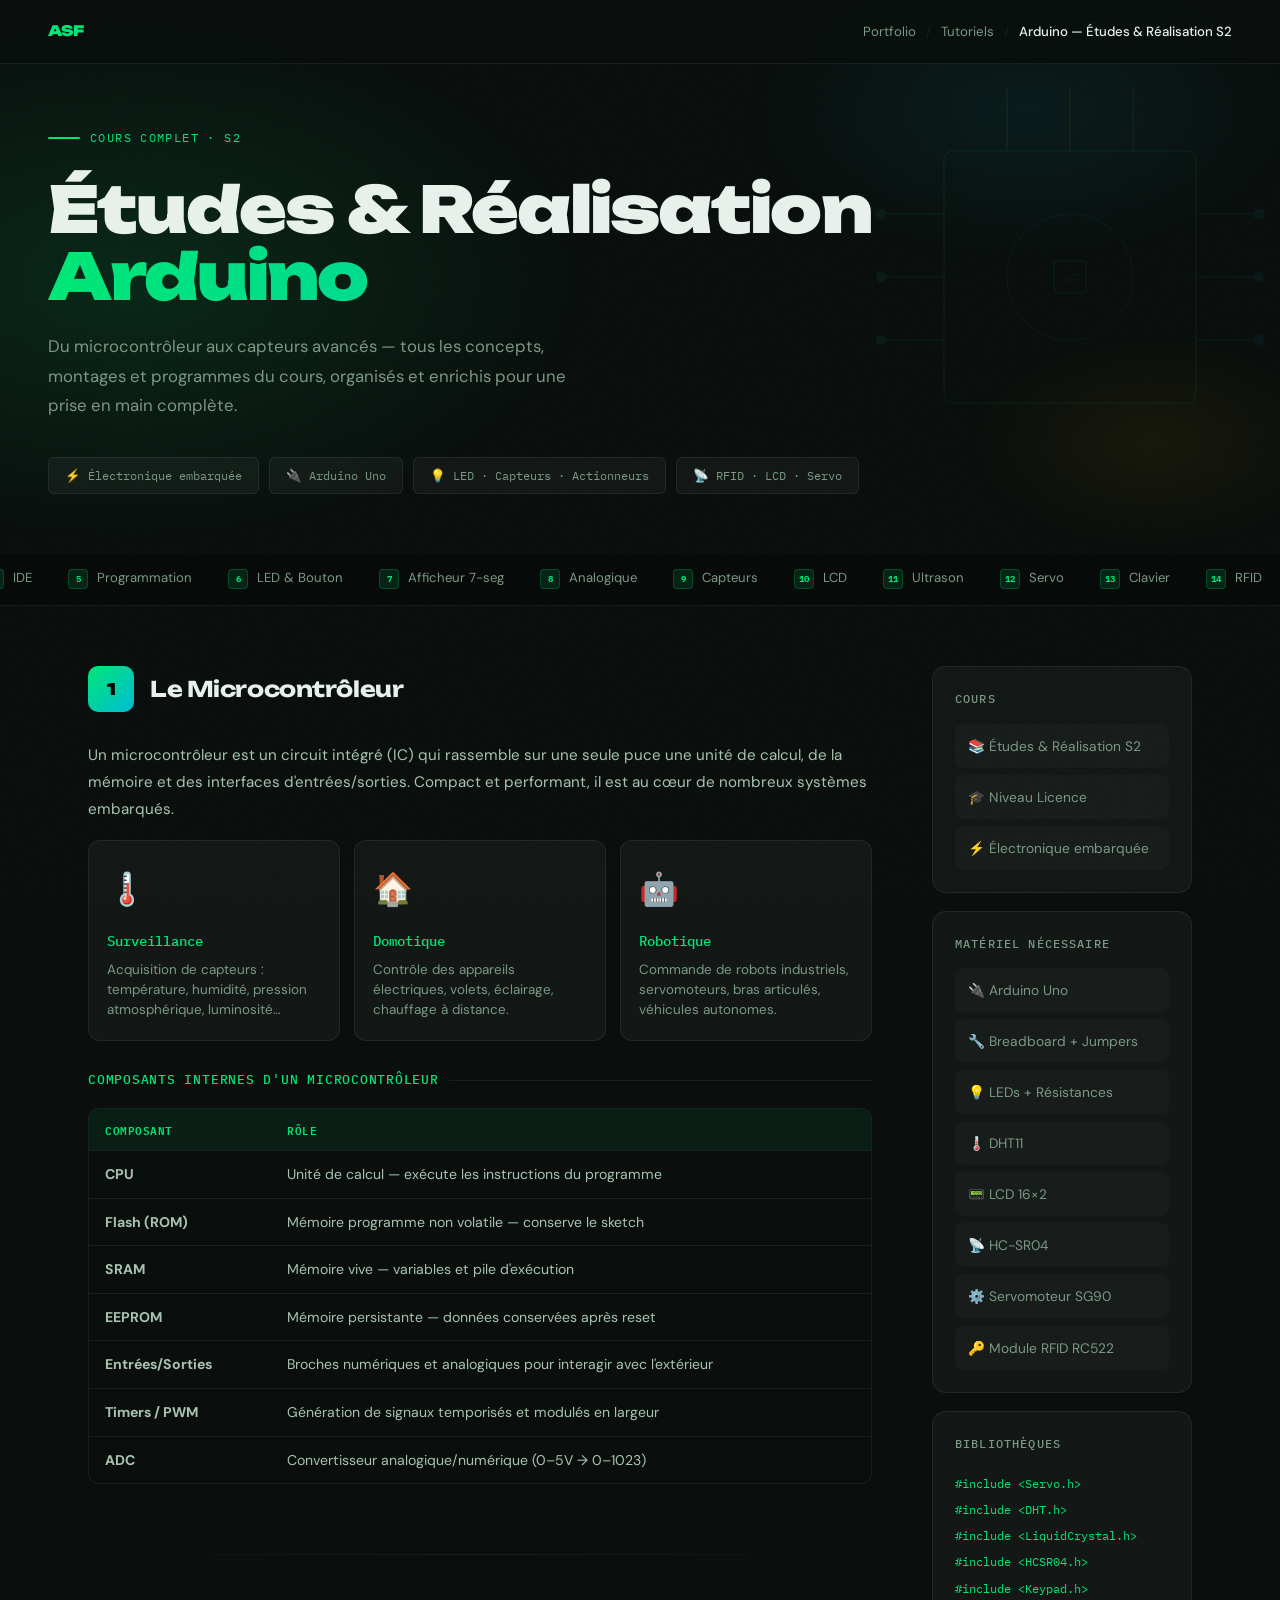
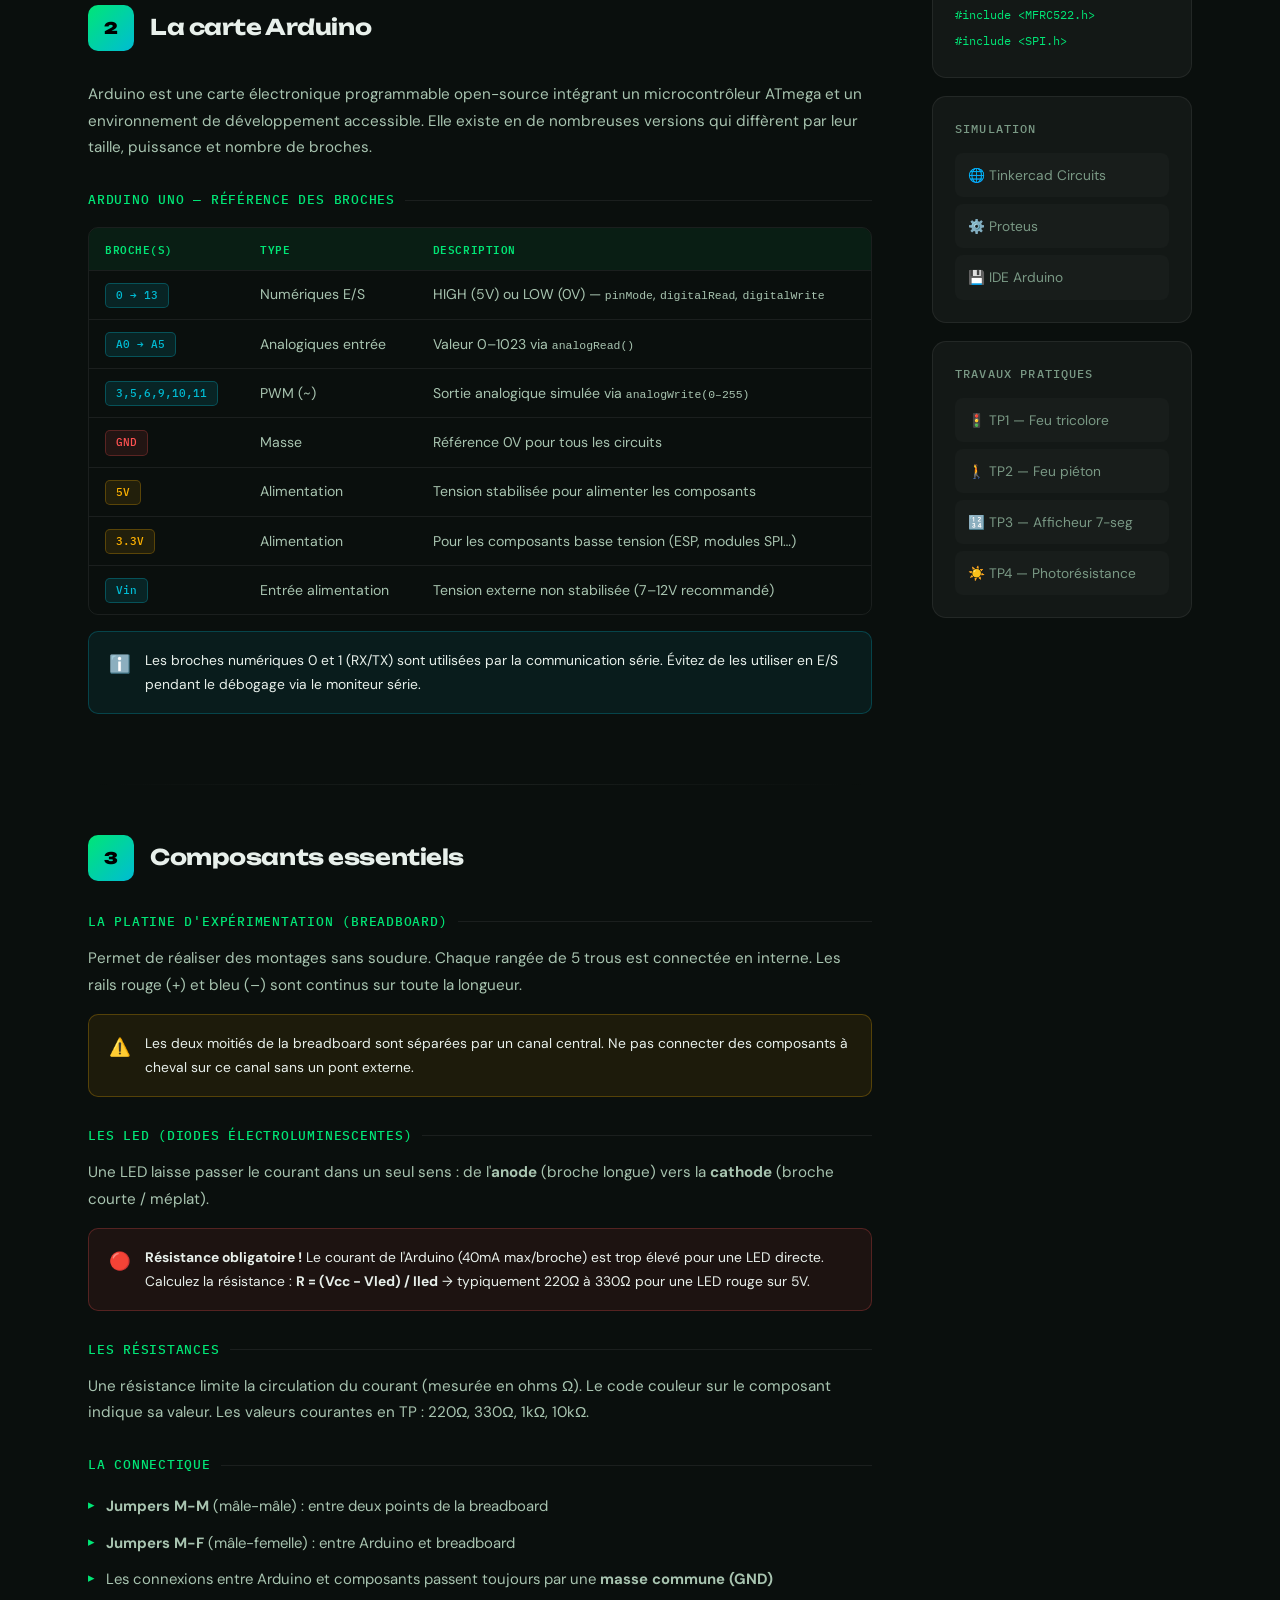
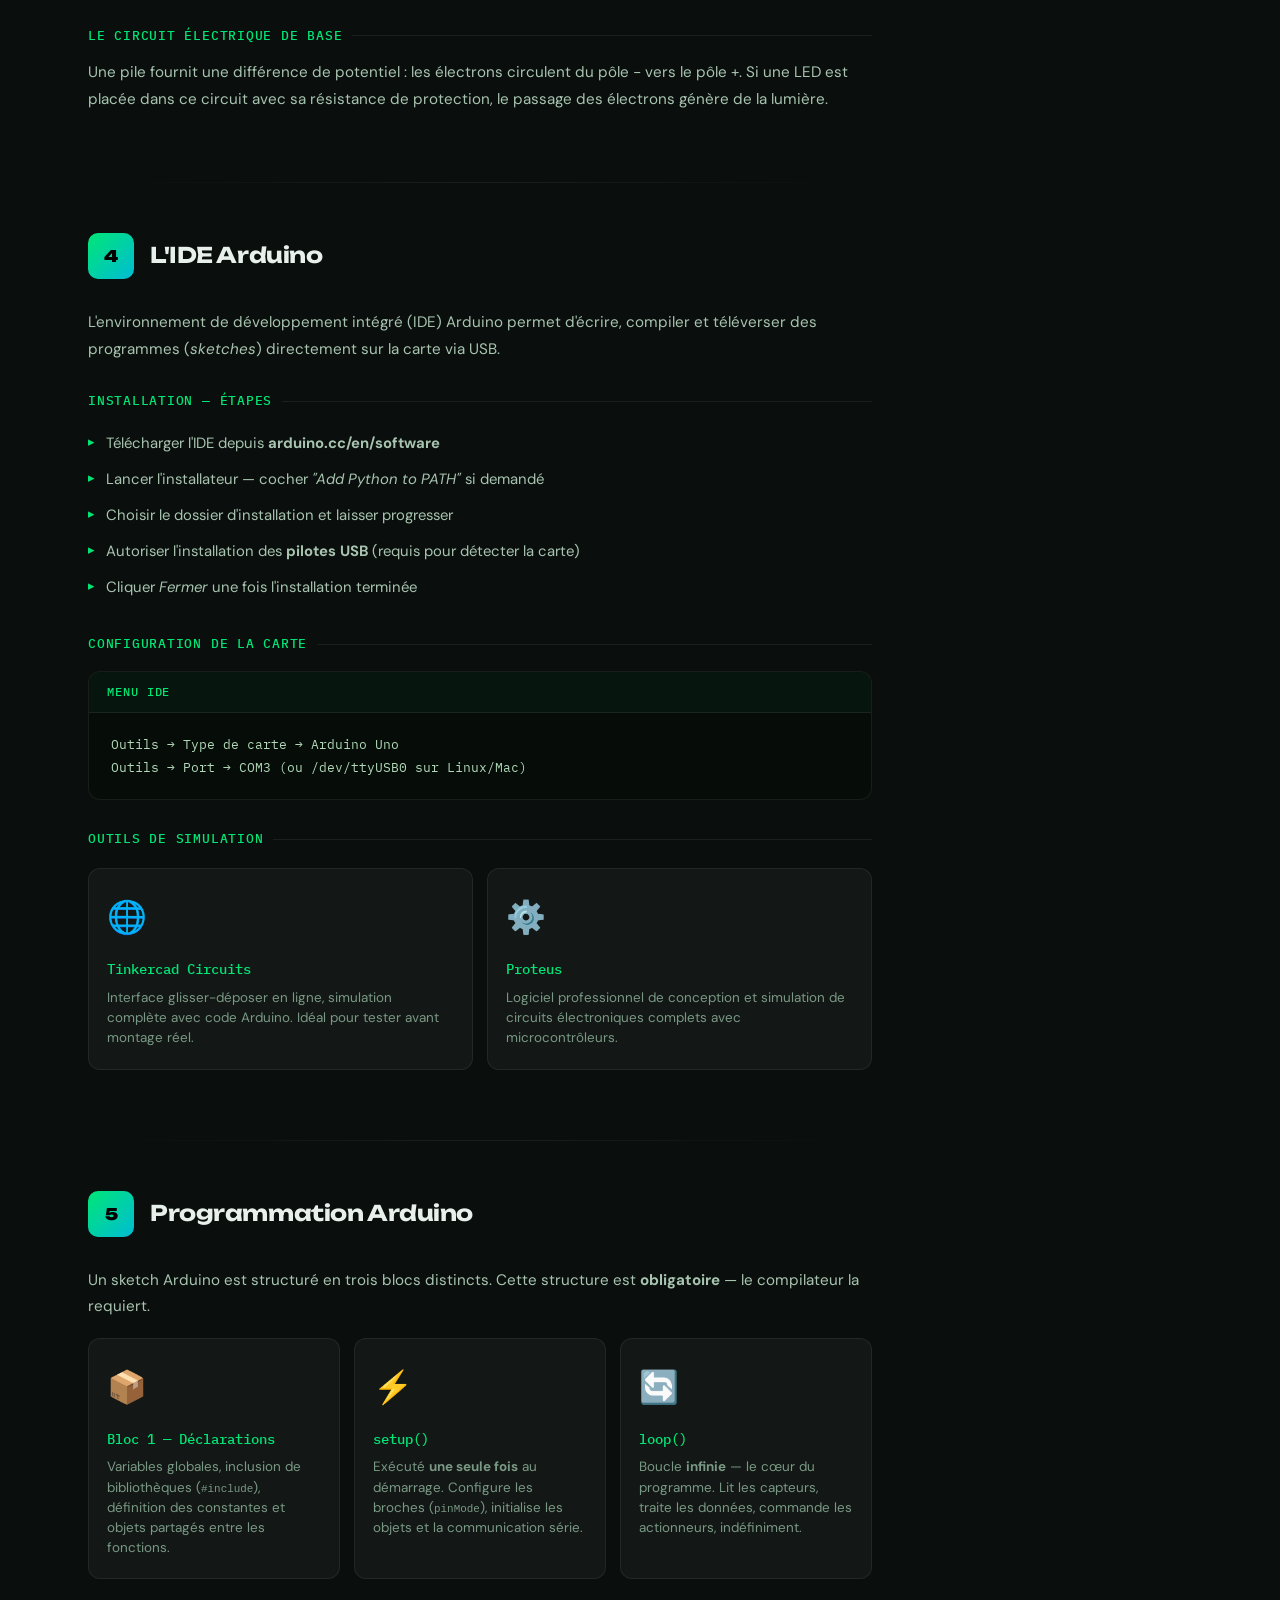
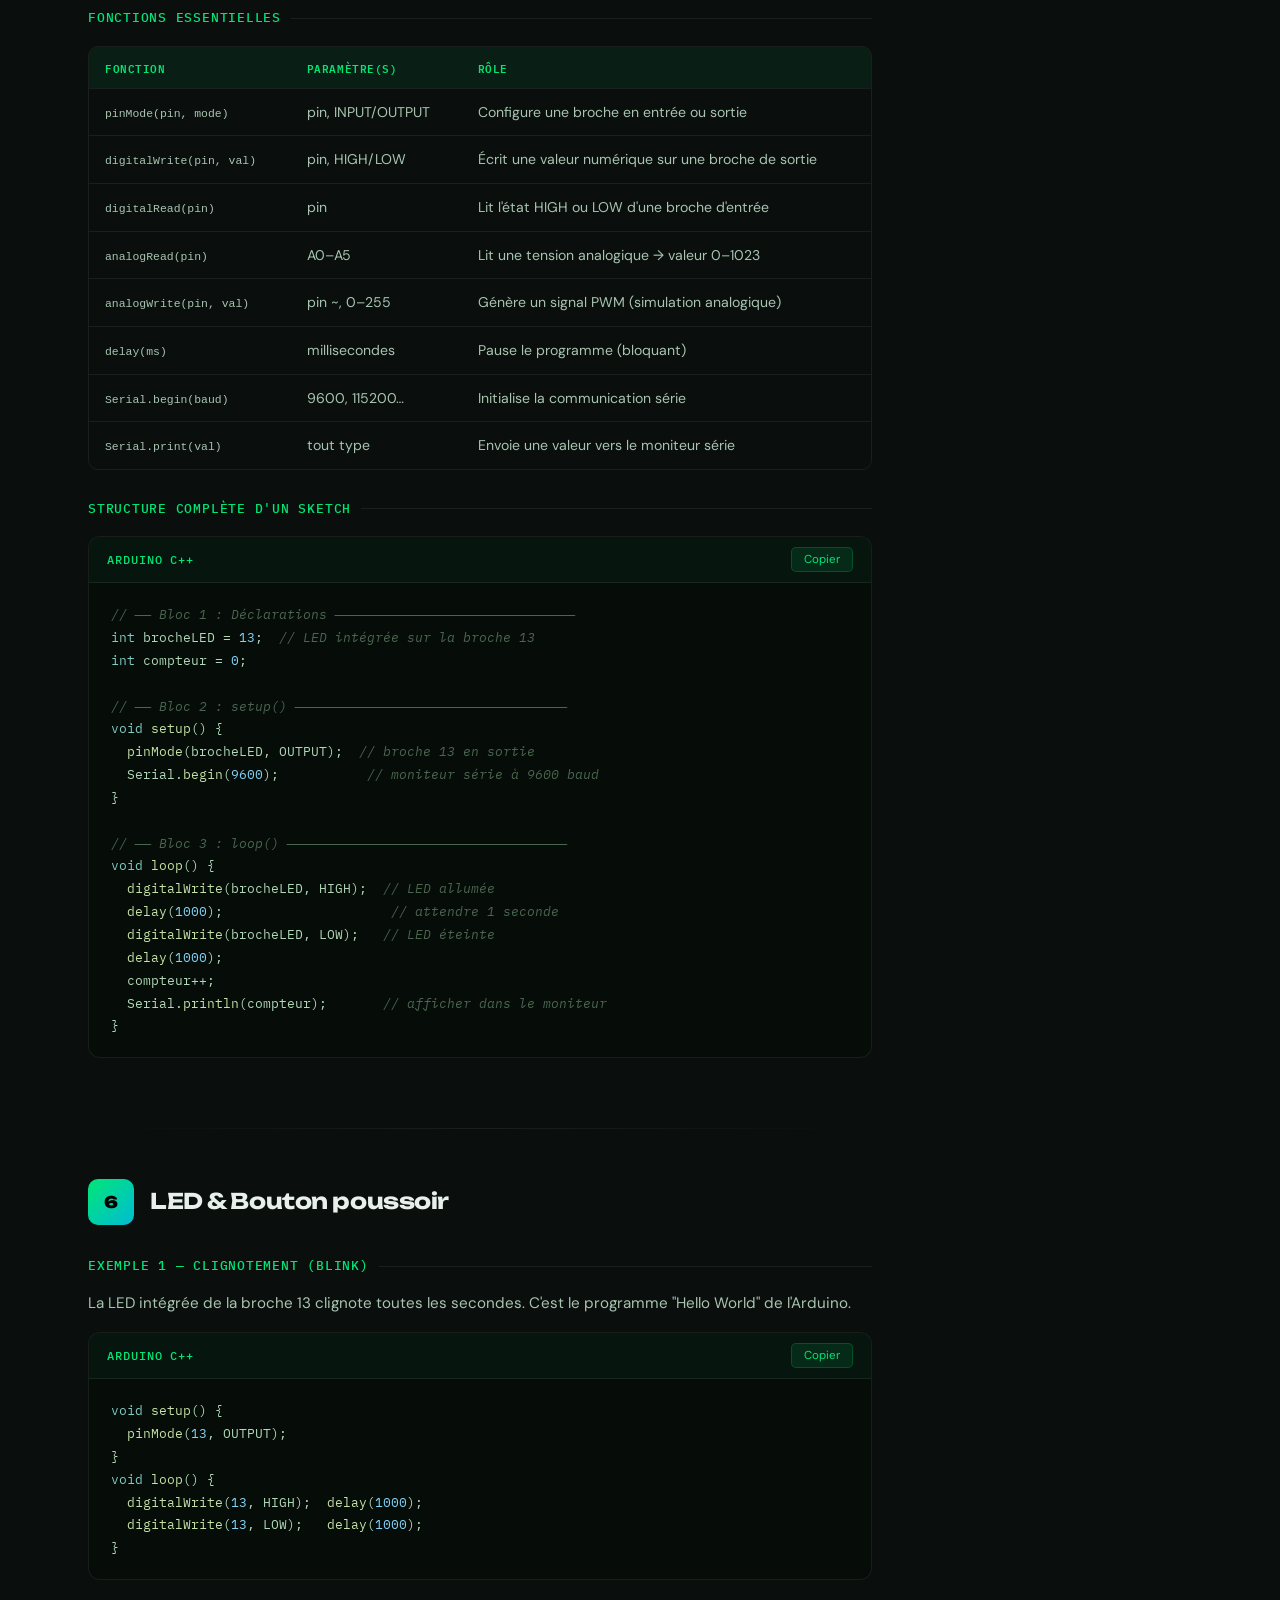
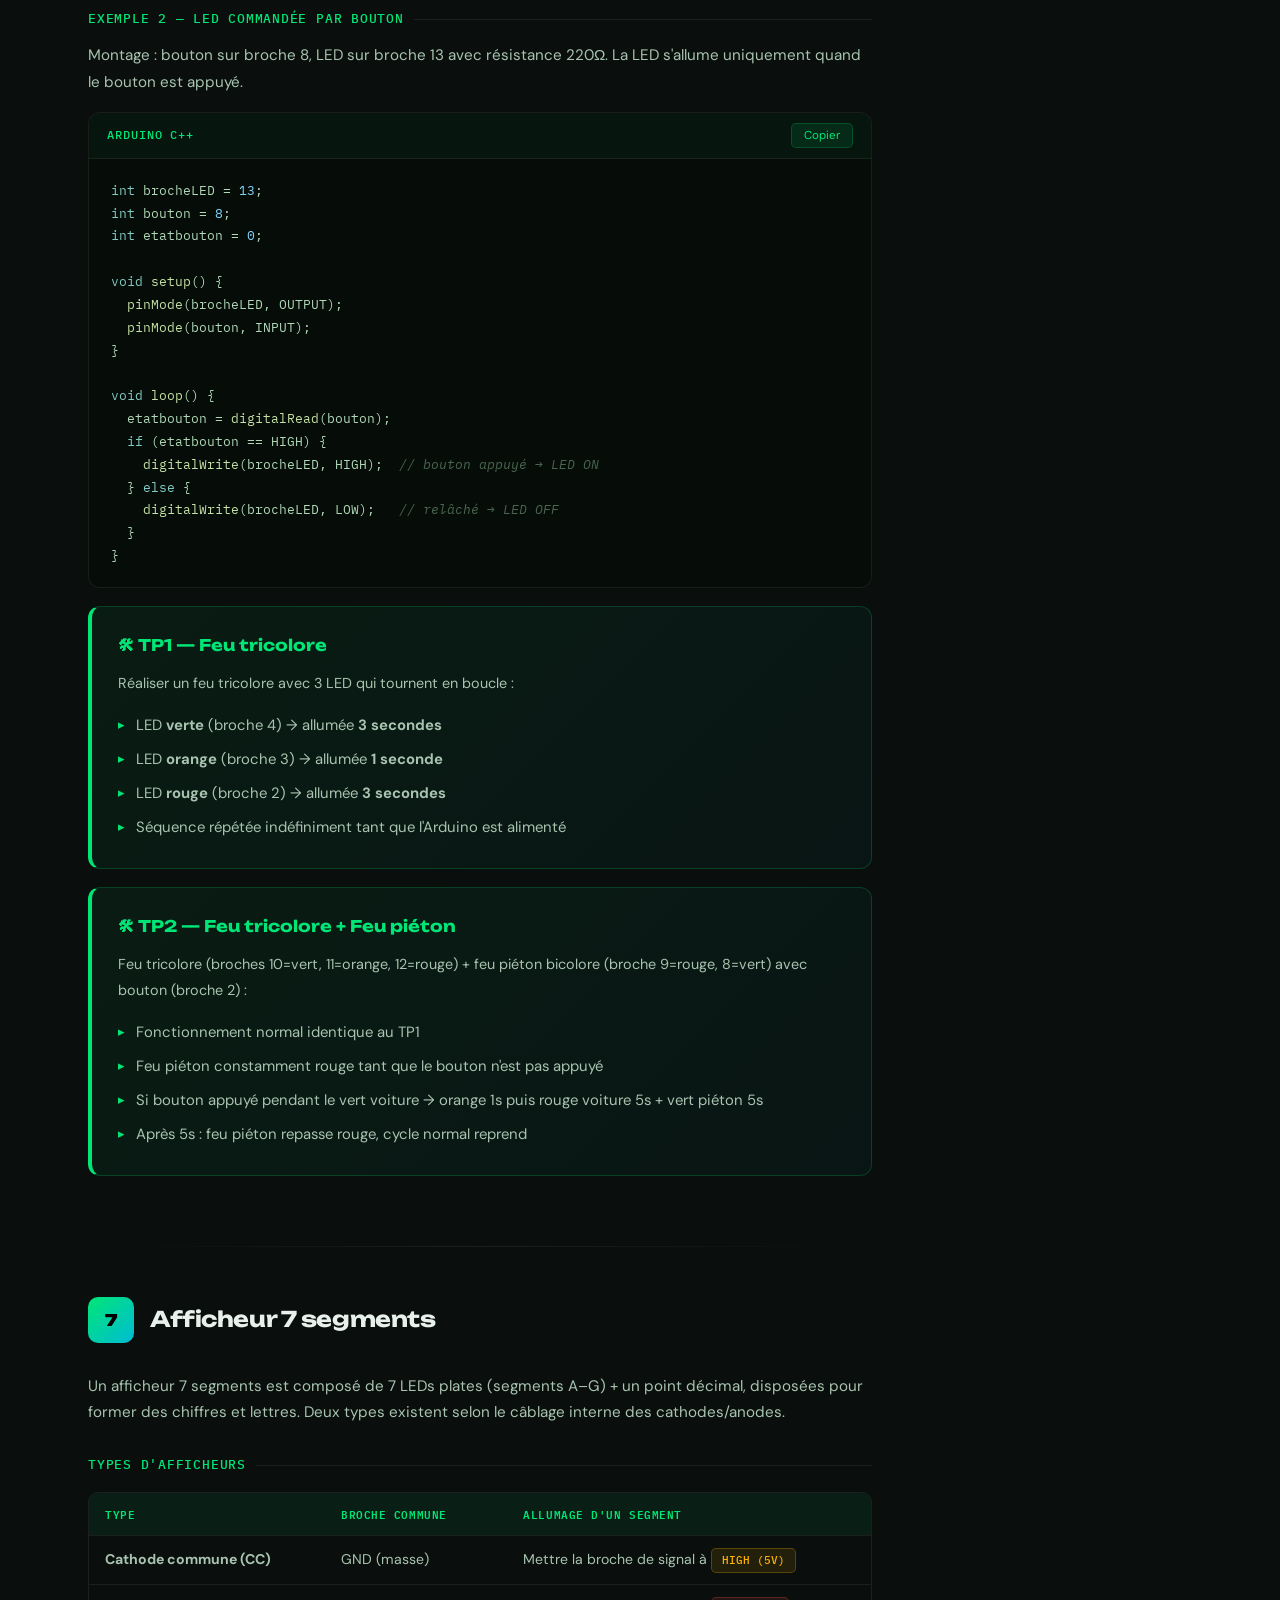
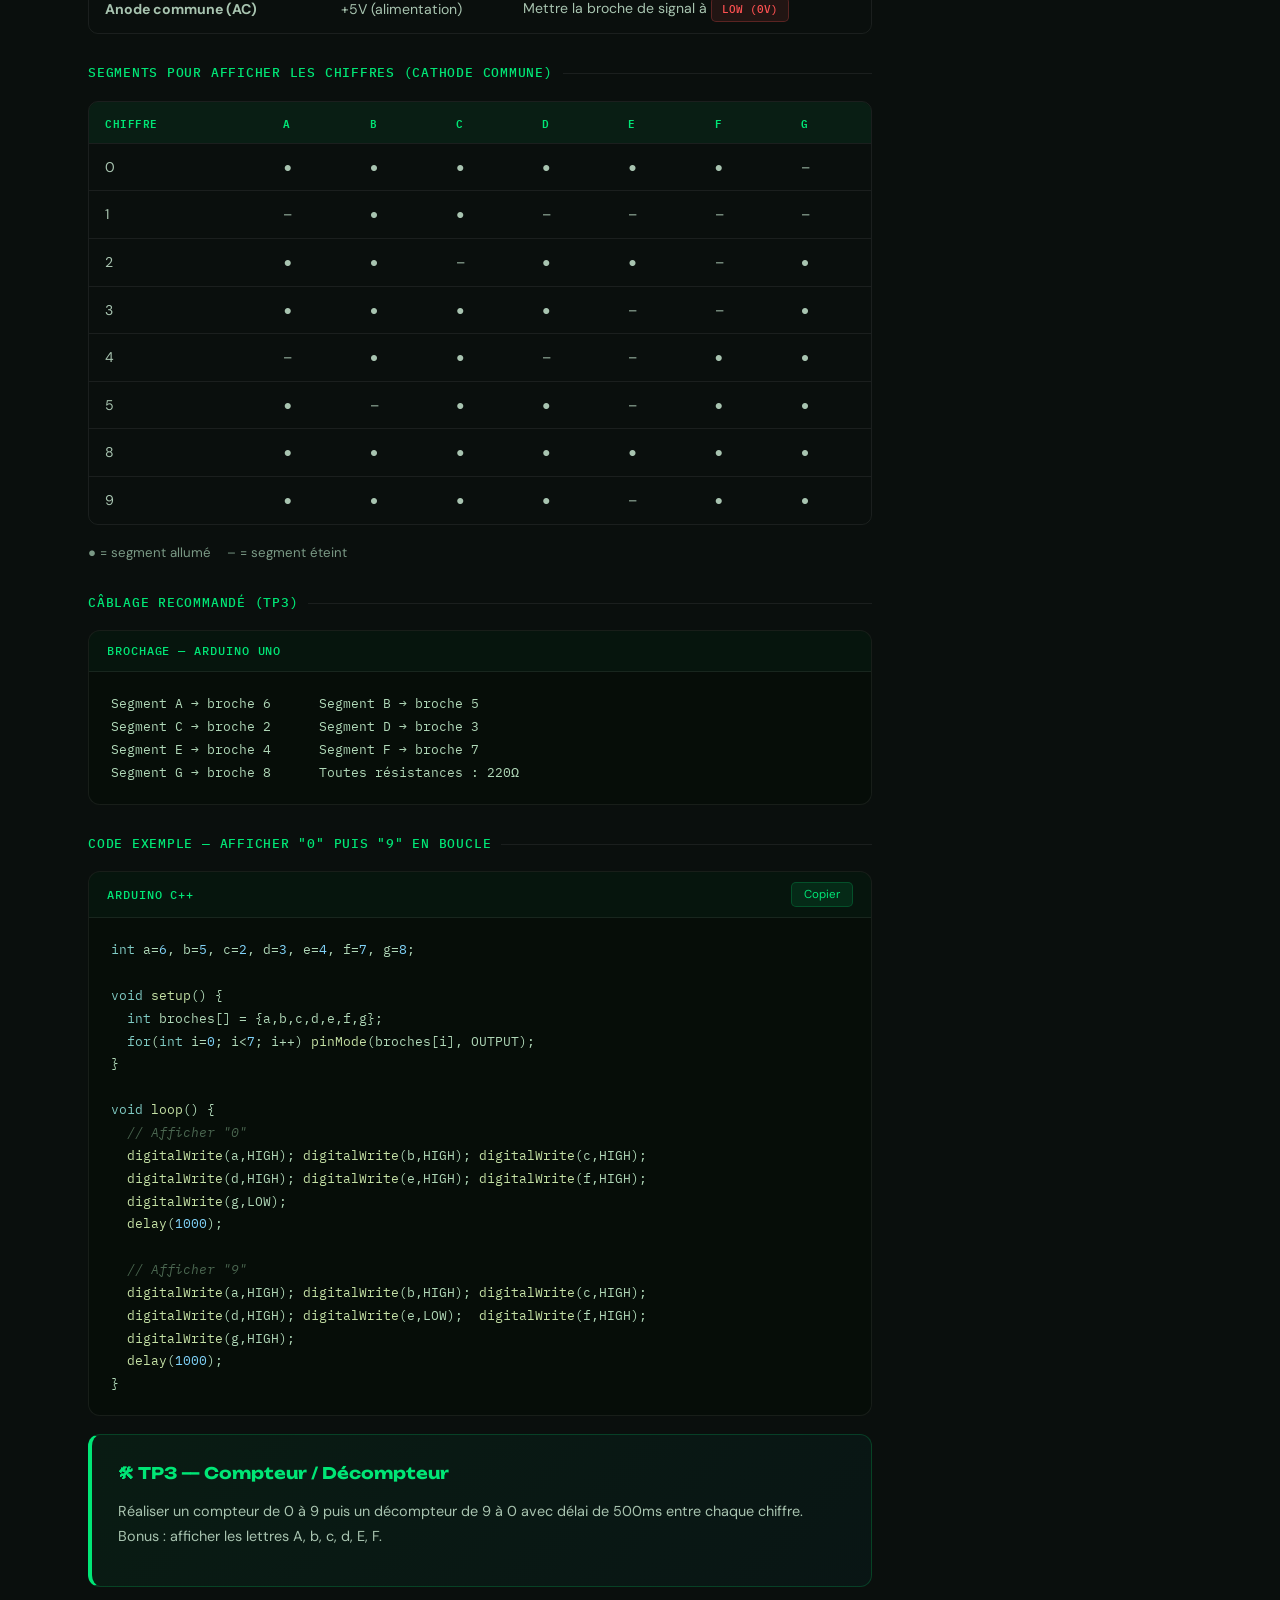
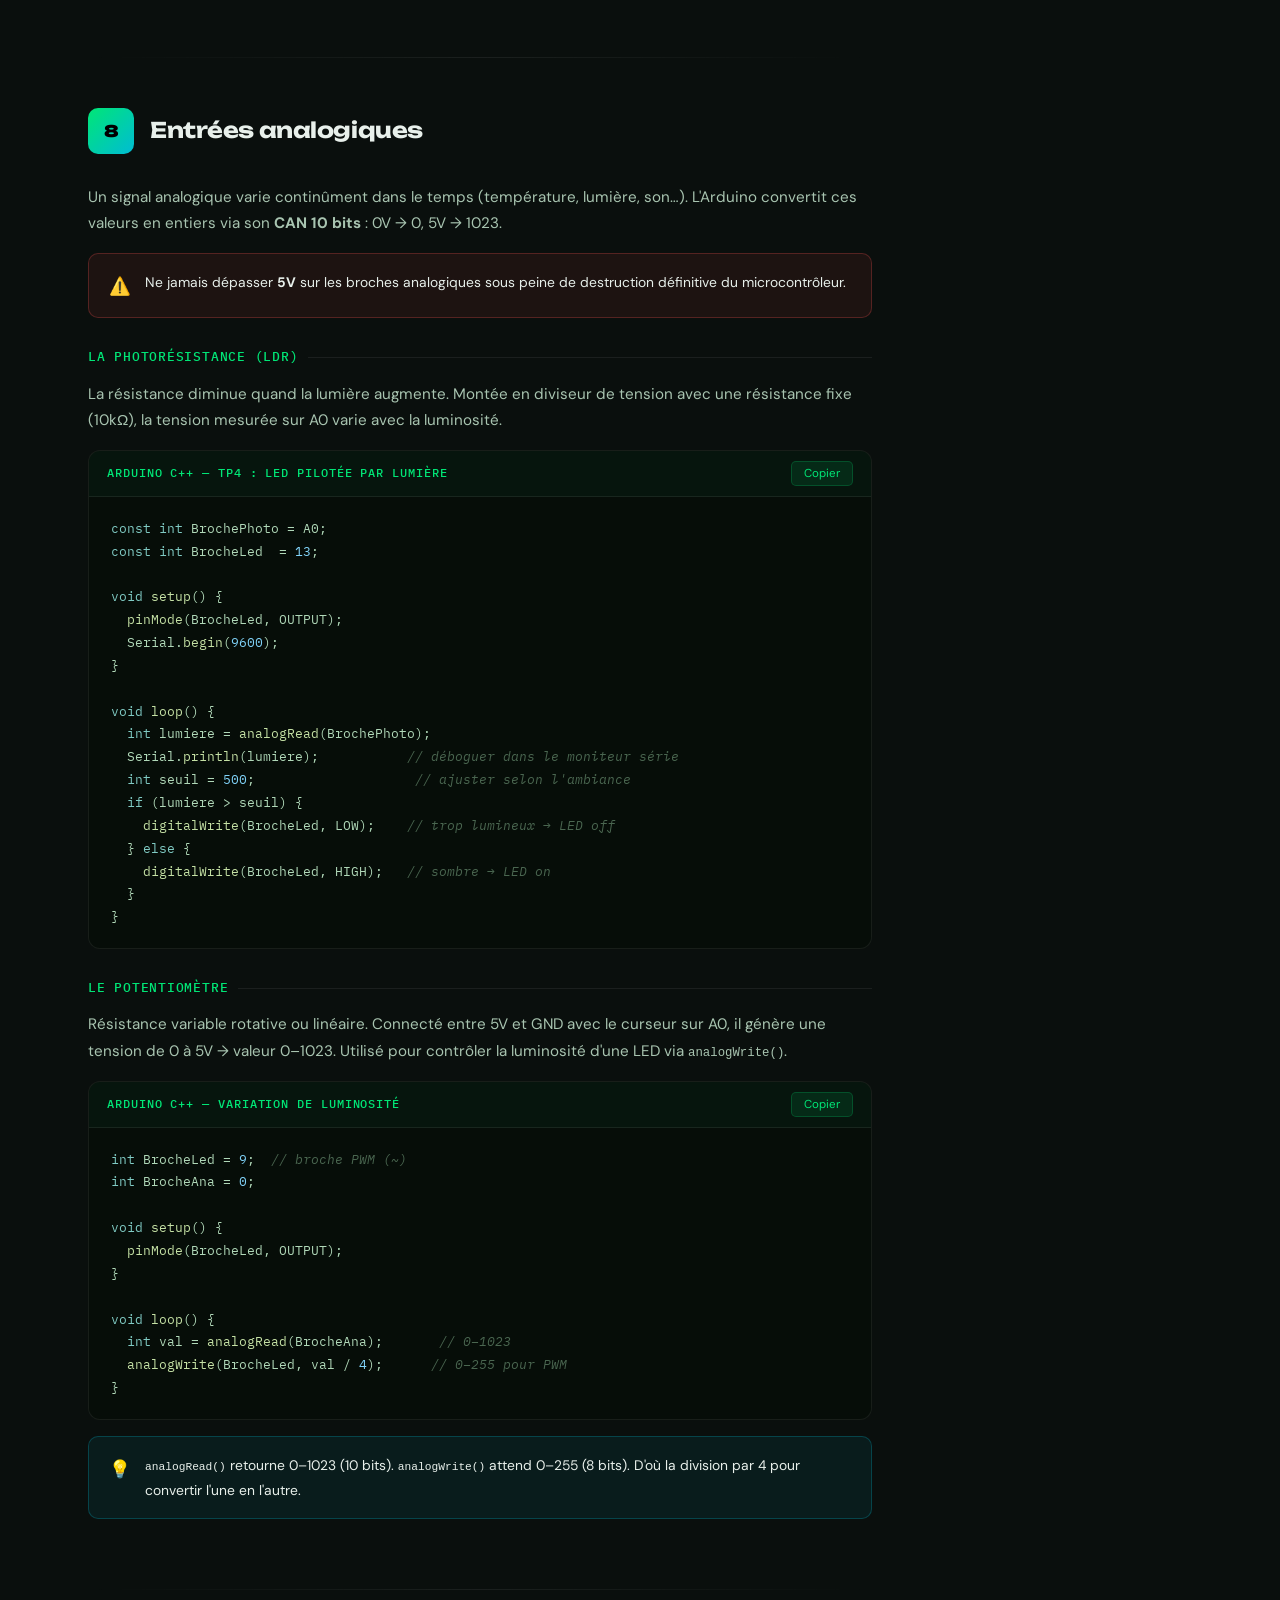
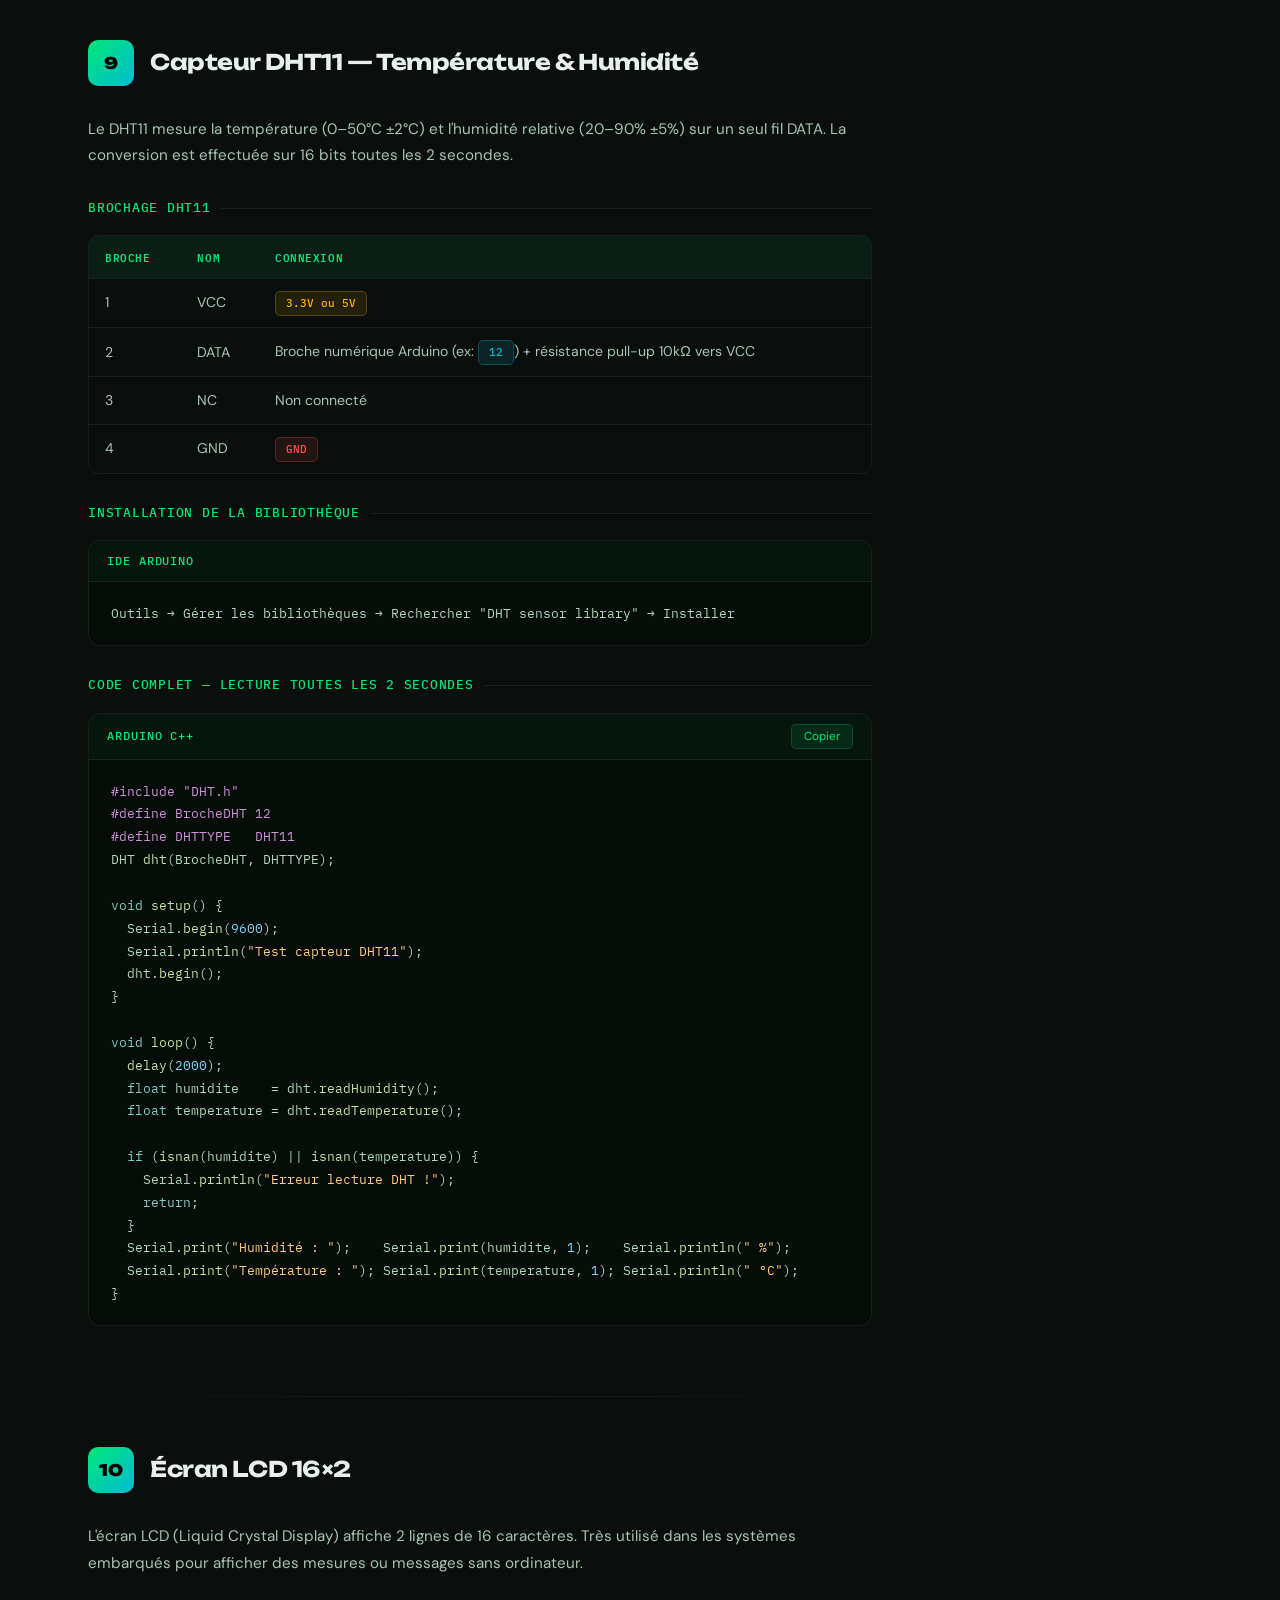
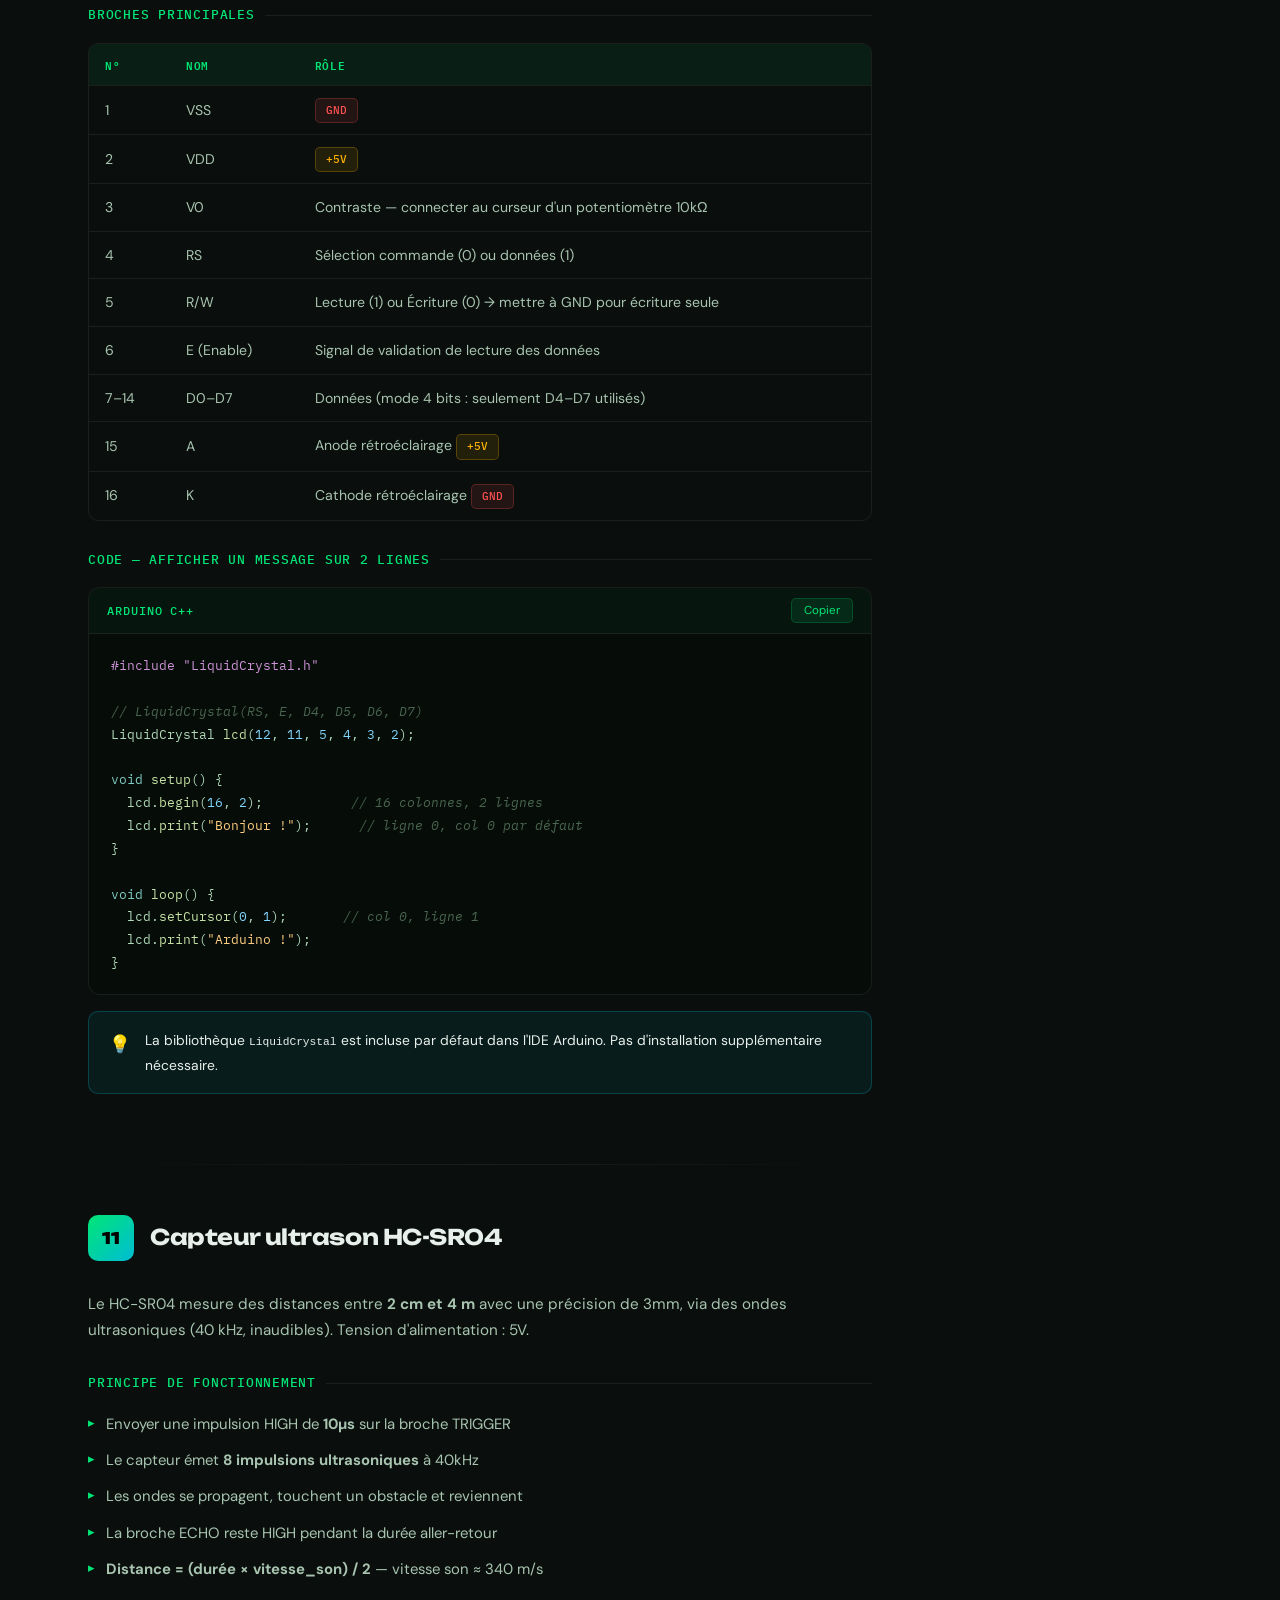
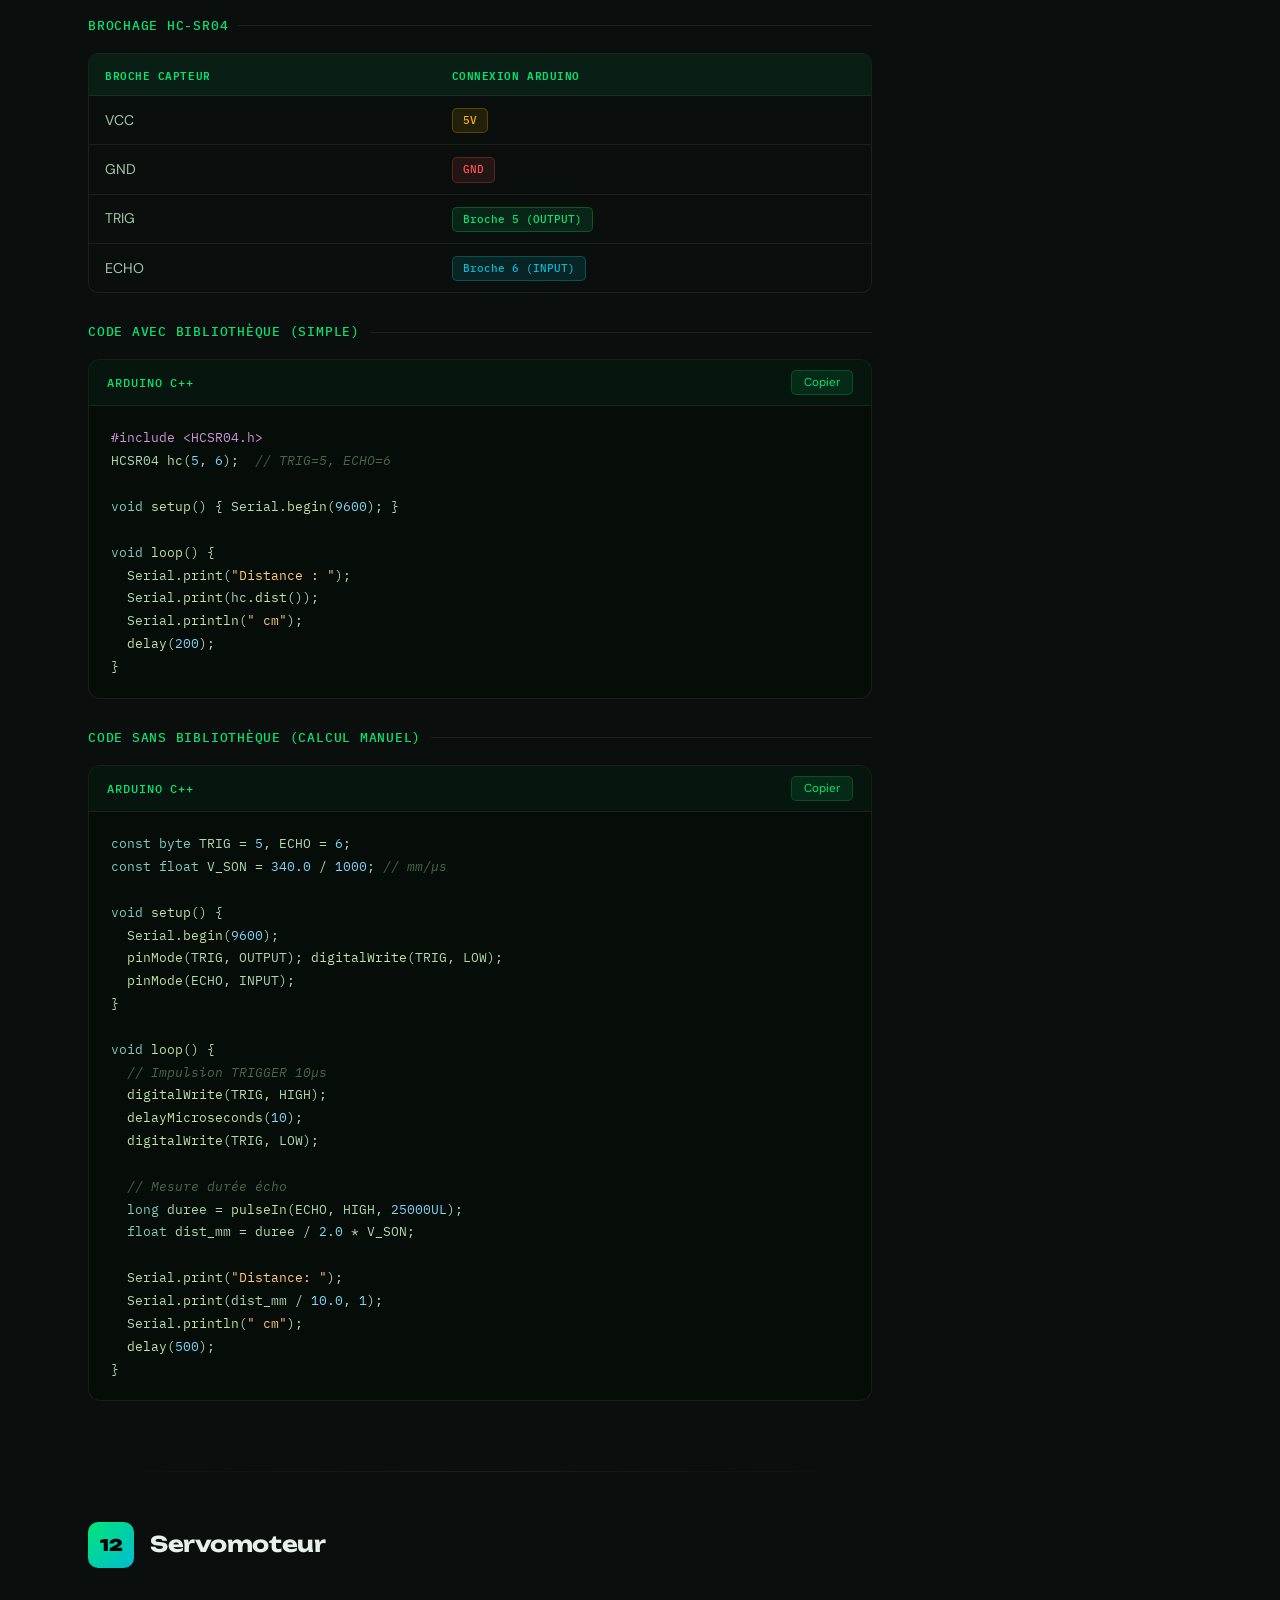
==== tutorial-arduino.html @ f55390a4 "Update print statement from 'Hello' to 'Goodbye'" ====
<!DOCTYPE html>
<html lang="fr">
<head>
    <meta charset="UTF-8">
    <meta name="viewport" content="width=device-width, initial-scale=1.0">
    <title>Tutoriel Arduino — Études & Réalisation S2 | ASF</title>
    <link href="https://fonts.googleapis.com/css2?family=Unbounded:wght@400;600;700;900&family=IBM+Plex+Mono:wght@400;500&family=DM+Sans:ital,wght@0,300;0,400;0,500;1,400&display=swap" rel="stylesheet">
    <style>
        :root {
            --bg: #0a0f0d;
            --bg2: #0f1a14;
            --card: rgba(255,255,255,0.04);
            --border: rgba(255,255,255,0.07);
            --primary: #00e676;
            --primary-dim: rgba(0,230,118,0.15);
            --primary-border: rgba(0,230,118,0.3);
            --accent: #00bcd4;
            --accent2: #ffb300;
            --text: #e8f0eb;
            --muted: #7a9985;
            --code-bg: #060d08;
            --danger: #ff5252;
            --warning: #ffb300;
        }
        * { margin:0; padding:0; box-sizing:border-box; }
        html { scroll-behavior:smooth; }
        body {
            font-family: 'DM Sans', sans-serif;
            background: var(--bg);
            color: var(--text);
            line-height: 1.75;
            overflow-x: hidden;
        }

        /* ── NOISE OVERLAY ── */
        body::before {
            content:'';
            position:fixed;
            inset:0;
            background-image: url("data:image/svg+xml,%3Csvg viewBox='0 0 256 256' xmlns='http://www.w3.org/2000/svg'%3E%3Cfilter id='n'%3E%3CfeTurbulence type='fractalNoise' baseFrequency='0.9' numOctaves='4' stitchTiles='stitch'/%3E%3C/filter%3E%3Crect width='100%25' height='100%25' filter='url(%23n)' opacity='0.03'/%3E%3C/svg%3E");
            pointer-events:none;
            z-index:0;
            opacity:0.4;
        }

        /* ── NAV ── */
        nav {
            position:fixed; top:0; left:0; right:0; z-index:200;
            background:rgba(10,15,13,0.88);
            backdrop-filter:blur(20px);
            border-bottom:1px solid var(--border);
            padding:0 48px;
            display:flex; align-items:center; justify-content:space-between;
            height:64px;
        }
        .nav-logo {
            font-family:'Unbounded',sans-serif;
            font-weight:900; font-size:0.9em;
            color:var(--primary);
            text-decoration:none;
            letter-spacing:-0.02em;
        }
        .nav-bc { display:flex; align-items:center; gap:10px; font-size:0.83em; }
        .nav-bc a { color:var(--muted); text-decoration:none; transition:color 0.2s; }
        .nav-bc a:hover { color:var(--primary); }
        .nav-bc span { color:var(--border); }
        .nav-bc .cur { color:var(--text); font-weight:500; }

        /* ── HERO ── */
        .hero {
            padding:120px 48px 60px;
            position:relative; overflow:hidden;
            min-height:480px; display:flex; align-items:center;
        }
        .hero-mesh {
            position:absolute; inset:0;
            background:
                radial-gradient(ellipse 60% 80% at 10% 50%, rgba(0,230,118,0.12) 0%, transparent 60%),
                radial-gradient(ellipse 40% 50% at 80% 20%, rgba(0,188,212,0.08) 0%, transparent 55%),
                radial-gradient(ellipse 30% 40% at 90% 80%, rgba(255,179,0,0.06) 0%, transparent 50%);
        }
        .hero-circuit {
            position:absolute; right:0; top:50%; transform:translateY(-50%);
            width:420px; height:420px; opacity:0.06;
        }
        .hero-content { position:relative; z-index:1; max-width:1200px; margin:0 auto; width:100%; }
        .hero-eyebrow {
            display:inline-flex; align-items:center; gap:10px;
            font-family:'IBM Plex Mono',monospace;
            font-size:0.72em; color:var(--primary);
            letter-spacing:0.12em; text-transform:uppercase;
            margin-bottom:28px;
        }
        .hero-eyebrow::before { content:''; display:block; width:32px; height:2px; background:var(--primary); border-radius:1px; }
        .hero h1 {
            font-family:'Unbounded',sans-serif;
            font-size:clamp(2.2em,5vw,4em);
            font-weight:900;
            line-height:1.05;
            letter-spacing:-0.03em;
            margin-bottom:22px;
        }
        .hero h1 .line1 { display:block; color:var(--text); }
        .hero h1 .line2 {
            display:block;
            background:linear-gradient(90deg, var(--primary) 0%, var(--accent) 100%);
            -webkit-background-clip:text; -webkit-text-fill-color:transparent; background-clip:text;
        }
        .hero-desc { color:var(--muted); font-size:1.05em; max-width:560px; margin-bottom:36px; }
        .hero-chips { display:flex; flex-wrap:wrap; gap:10px; }
        .chip {
            background:var(--card); border:1px solid var(--border);
            padding:7px 16px; border-radius:6px;
            font-family:'IBM Plex Mono',monospace; font-size:0.78em; color:var(--muted);
            display:flex; align-items:center; gap:7px;
        }

        /* ── TOC ── */
        .toc-wrap {
            background:rgba(0,0,0,0.3);
            border-bottom:1px solid var(--border);
            overflow-x:auto; scrollbar-width:none;
        }
        .toc-wrap::-webkit-scrollbar { display:none; }
        .toc-inner {
            display:flex; max-width:1200px; margin:0 auto;
            padding:0 48px; white-space:nowrap;
        }
        .toc-a {
            display:inline-flex; align-items:center; gap:9px;
            padding:13px 18px; font-size:0.82em;
            color:var(--muted); text-decoration:none;
            border-bottom:2px solid transparent;
            transition:all 0.2s;
        }
        .toc-a:hover { color:var(--primary); border-bottom-color:var(--primary); }
        .toc-a.active { color:var(--primary); border-bottom-color:var(--primary); font-weight:600; }
        .toc-n {
            width:20px; height:20px; border-radius:4px;
            background:rgba(0,230,118,0.12); border:1px solid rgba(0,230,118,0.2);
            color:var(--primary); font-size:0.72em; font-weight:700;
            display:flex; align-items:center; justify-content:center;
            font-family:'IBM Plex Mono',monospace;
        }

        /* ── LAYOUT ── */
        .layout {
            max-width:1200px; margin:0 auto;
            padding:60px 48px;
            display:grid; grid-template-columns:1fr 260px; gap:60px;
            align-items:start; position:relative; z-index:1;
        }

        /* ── SIDEBAR ── */
        .sidebar { position:sticky; top:80px; }
        .sb-card {
            background:var(--card); border:1px solid var(--border);
            border-radius:14px; padding:22px; margin-bottom:18px;
        }
        .sb-title {
            font-family:'IBM Plex Mono',monospace;
            font-size:0.72em; font-weight:500;
            letter-spacing:0.1em; text-transform:uppercase;
            color:var(--muted); margin-bottom:14px;
        }
        .sb-links { display:flex; flex-direction:column; gap:7px; }
        .sb-link {
            display:flex; align-items:center; gap:9px;
            padding:9px 12px; border-radius:8px;
            background:rgba(255,255,255,0.02); border:1px solid transparent;
            color:var(--muted); text-decoration:none; font-size:0.86em;
            transition:all 0.2s;
        }
        .sb-link:hover { color:var(--primary); border-color:var(--primary-border); background:var(--primary-dim); }
        .sb-fn {
            font-family:'IBM Plex Mono',monospace;
            font-size:0.78em; color:var(--primary);
            line-height:2.1; padding:2px 0;
        }

        /* ── SECTIONS ── */
        .sec { margin-bottom:70px; scroll-margin-top:84px; }
        .sec-hd { display:flex; align-items:center; gap:16px; margin-bottom:30px; }
        .sec-num {
            width:46px; height:46px; border-radius:10px; flex-shrink:0;
            background:linear-gradient(135deg, var(--primary), var(--accent));
            display:flex; align-items:center; justify-content:center;
            font-family:'Unbounded',sans-serif; font-size:1em; font-weight:900; color:#000;
        }
        .sec h2 { font-family:'Unbounded',sans-serif; font-size:1.35em; font-weight:700; letter-spacing:-0.02em; }
        .sec p { color:#a8c4b0; font-size:0.95em; margin-bottom:12px; }
        .sec ul { list-style:none; padding:0; }
        .sec ul li { color:#a8c4b0; font-size:0.93em; padding:5px 0 5px 18px; position:relative; }
        .sec ul li::before { content:'▸'; position:absolute; left:0; color:var(--primary); font-size:0.85em; top:6px; }

        /* ── SUBSECTIONS ── */
        .sub-title {
            font-family:'IBM Plex Mono',monospace;
            font-size:0.8em; font-weight:500;
            color:var(--primary); letter-spacing:0.06em; text-transform:uppercase;
            margin:28px 0 12px;
            display:flex; align-items:center; gap:10px;
        }
        .sub-title::after { content:''; flex:1; height:1px; background:var(--border); }

        /* ── CODE BLOCKS ── */
        .cb { background:var(--code-bg); border:1px solid var(--border); border-radius:12px; margin:16px 0; overflow:hidden; }
        .cb-head {
            display:flex; align-items:center; justify-content:space-between;
            padding:10px 18px;
            background:rgba(0,230,118,0.04); border-bottom:1px solid var(--border);
        }
        .cb-lang {
            font-family:'IBM Plex Mono',monospace; font-size:0.72em; font-weight:500;
            letter-spacing:0.08em; text-transform:uppercase; color:var(--primary);
        }
        .cb-copy {
            background:rgba(0,230,118,0.1); border:1px solid rgba(0,230,118,0.2);
            color:var(--primary); padding:4px 12px; border-radius:5px;
            font-size:0.72em; cursor:pointer; font-family:'DM Sans',sans-serif;
            transition:all 0.2s;
        }
        .cb-copy:hover { background:rgba(0,230,118,0.2); }
        .cb-copy.ok { color:#00e676; border-color:#00e676; background:rgba(0,230,118,0.15); }
        pre {
            padding:20px 22px; overflow-x:auto;
            font-family:'IBM Plex Mono',monospace; font-size:0.84em;
            line-height:1.7; color:#b0d8b8;
        }
        .kw { color:#80cbc4; }
        .fn { color:#c5e1a5; }
        .str { color:#ffcc80; }
        .cm { color:#4a6650; font-style:italic; }
        .num { color:#81d4fa; }
        .pp { color:#ce93d8; } /* preprocessor */

        /* ── CALLOUTS ── */
        .callout {
            display:flex; gap:14px; padding:16px 20px;
            border-radius:10px; margin:16px 0; font-size:0.91em;
        }
        .callout-ico { font-size:1.2em; flex-shrink:0; margin-top:1px; }
        .callout p { color:var(--text); margin:0; }
        .callout.info { background:rgba(0,188,212,0.08); border:1px solid rgba(0,188,212,0.25); }
        .callout.warn { background:rgba(255,179,0,0.08); border:1px solid rgba(255,179,0,0.25); }
        .callout.ok { background:rgba(0,230,118,0.08); border:1px solid rgba(0,230,118,0.25); }
        .callout.danger { background:rgba(255,82,82,0.08); border:1px solid rgba(255,82,82,0.25); }

        /* ── TABLES ── */
        .tw { overflow-x:auto; border-radius:10px; border:1px solid var(--border); margin:16px 0; }
        table { width:100%; border-collapse:collapse; font-size:0.88em; }
        th {
            background:rgba(0,230,118,0.07); padding:11px 16px;
            text-align:left; font-weight:600; color:var(--primary);
            font-family:'IBM Plex Mono',monospace; font-size:0.78em;
            letter-spacing:0.05em; text-transform:uppercase;
        }
        td { padding:11px 16px; border-top:1px solid var(--border); color:#a8c4b0; }
        tr:hover td { background:rgba(0,230,118,0.03); }

        /* ── DIVIDER ── */
        .div { height:1px; background:linear-gradient(90deg,transparent,var(--border),transparent); margin:50px 0; }

        /* ── COMPONENT CARDS ── */
        .comp-grid { display:grid; grid-template-columns:repeat(auto-fit,minmax(220px,1fr)); gap:14px; margin:18px 0; }
        .comp-card {
            background:var(--card); border:1px solid var(--border); border-radius:12px;
            padding:20px 18px; transition:all 0.25s;
        }
        .comp-card:hover { border-color:var(--primary-border); background:var(--primary-dim); }
        .comp-icon { font-size:2em; margin-bottom:12px; }
        .comp-card h4 { font-family:'IBM Plex Mono',monospace; font-size:0.88em; color:var(--primary); margin-bottom:6px; font-weight:500; }
        .comp-card p { font-size:0.84em; color:var(--muted); margin:0; line-height:1.5; }

        /* ── PIN BADGE ── */
        .pin {
            display:inline-flex; align-items:center; gap:5px;
            background:rgba(0,188,212,0.12); border:1px solid rgba(0,188,212,0.3);
            color:var(--accent); padding:2px 10px; border-radius:5px;
            font-family:'IBM Plex Mono',monospace; font-size:0.78em; font-weight:500;
        }
        .pin-gnd { background:rgba(255,82,82,0.1); border-color:rgba(255,82,82,0.25); color:var(--danger); }
        .pin-vcc { background:rgba(255,179,0,0.1); border-color:rgba(255,179,0,0.25); color:var(--warning); }
        .pin-out { background:rgba(0,230,118,0.1); border-color:rgba(0,230,118,0.25); color:var(--primary); }

        /* ── SEGMENT DISPLAY SVG ── */
        .seg-wrap { display:flex; gap:20px; flex-wrap:wrap; margin:16px 0; align-items:flex-start; }

        /* ── TP CARDS ── */
        .tp-card {
            background:linear-gradient(135deg,rgba(0,230,118,0.06) 0%,rgba(0,188,212,0.04) 100%);
            border:1px solid rgba(0,230,118,0.2);
            border-left:4px solid var(--primary);
            border-radius:12px; padding:24px 26px; margin:18px 0;
        }
        .tp-card h3 { font-family:'Unbounded',sans-serif; font-size:1em; font-weight:700; color:var(--primary); margin-bottom:12px; }
        .tp-card p, .tp-card li { color:#a8c4b0; font-size:0.9em; }
        .tp-card ul { padding-left:0; }
        .tp-card ul li { padding:4px 0 4px 18px; }

        /* ── BACK BTN ── */
        .back-btn {
            display:inline-flex; align-items:center; gap:8px;
            color:var(--muted); text-decoration:none; font-size:0.86em;
            padding:9px 18px; border:1px solid var(--border); border-radius:9px;
            transition:all 0.2s; margin-top:20px;
        }
        .back-btn:hover { color:var(--primary); border-color:var(--primary-border); }

        /* ── RESPONSIVE ── */
        @media(max-width:900px) {
            nav { padding:0 20px; }
            .hero { padding:90px 20px 40px; }
            .toc-inner { padding:0 20px; }
            .layout { grid-template-columns:1fr; padding:40px 20px; }
            .sidebar { display:none; }
        }
    </style>
</head>
<body>

<!-- NAV -->
<nav>
    <a href="index.html" class="nav-logo">ASF</a>
    <div class="nav-bc">
        <a href="index.html">Portfolio</a>
        <span>/</span>
        <a href="index.html#tutoriels">Tutoriels</a>
        <span>/</span>
        <span class="cur">Arduino — Études & Réalisation S2</span>
    </div>
</nav>

<!-- HERO -->
<section class="hero">
    <div class="hero-mesh"></div>
    <!-- Circuit SVG décoratif -->
    <svg class="hero-circuit" viewBox="0 0 400 400" fill="none" xmlns="http://www.w3.org/2000/svg">
        <rect x="80" y="80" width="240" height="240" rx="8" stroke="#00e676" stroke-width="1.5"/>
        <circle cx="200" cy="200" r="60" stroke="#00bcd4" stroke-width="1"/>
        <line x1="80" y1="140" x2="20" y2="140" stroke="#00e676" stroke-width="1.5"/>
        <line x1="80" y1="200" x2="20" y2="200" stroke="#00e676" stroke-width="1.5"/>
        <line x1="80" y1="260" x2="20" y2="260" stroke="#00e676" stroke-width="1.5"/>
        <line x1="320" y1="140" x2="380" y2="140" stroke="#00bcd4" stroke-width="1.5"/>
        <line x1="320" y1="200" x2="380" y2="200" stroke="#00bcd4" stroke-width="1.5"/>
        <line x1="320" y1="260" x2="380" y2="260" stroke="#00bcd4" stroke-width="1.5"/>
        <line x1="140" y1="80" x2="140" y2="20" stroke="#ffb300" stroke-width="1.5"/>
        <line x1="200" y1="80" x2="200" y2="20" stroke="#ffb300" stroke-width="1.5"/>
        <line x1="260" y1="80" x2="260" y2="20" stroke="#ffb300" stroke-width="1.5"/>
        <circle cx="20" cy="140" r="5" fill="#00e676"/>
        <circle cx="20" cy="200" r="5" fill="#00e676"/>
        <circle cx="20" cy="260" r="5" fill="#00e676"/>
        <circle cx="380" cy="140" r="5" fill="#00bcd4"/>
        <circle cx="380" cy="200" r="5" fill="#00bcd4"/>
        <circle cx="380" cy="260" r="5" fill="#00bcd4"/>
        <rect x="185" y="185" width="30" height="30" rx="3" stroke="#00e676" stroke-width="1.5"/>
        <text x="194" y="204" font-family="monospace" font-size="11" fill="#00e676">μC</text>
    </svg>
    <div class="hero-content">
        <div class="hero-eyebrow">Cours complet · S2</div>
        <h1>
            <span class="line1">Études &amp; Réalisation</span>
            <span class="line2">Arduino</span>
        </h1>
        <p class="hero-desc">Du microcontrôleur aux capteurs avancés — tous les concepts, montages et programmes du cours, organisés et enrichis pour une prise en main complète.</p>
        <div class="hero-chips">
            <span class="chip">⚡ Électronique embarquée</span>
            <span class="chip">🔌 Arduino Uno</span>
            <span class="chip">💡 LED · Capteurs · Actionneurs</span>
            <span class="chip">📡 RFID · LCD · Servo</span>
        </div>
    </div>
</section>

<!-- TOC -->
<div class="toc-wrap">
    <div class="toc-inner">
        <a class="toc-a active" href="#microcontroleur"><span class="toc-n">1</span>Microcontrôleur</a>
        <a class="toc-a" href="#arduino"><span class="toc-n">2</span>Arduino</a>
        <a class="toc-a" href="#composants"><span class="toc-n">3</span>Composants</a>
        <a class="toc-a" href="#ide"><span class="toc-n">4</span>IDE</a>
        <a class="toc-a" href="#programmation"><span class="toc-n">5</span>Programmation</a>
        <a class="toc-a" href="#led"><span class="toc-n">6</span>LED &amp; Bouton</a>
        <a class="toc-a" href="#sept-seg"><span class="toc-n">7</span>Afficheur 7-seg</a>
        <a class="toc-a" href="#analogique"><span class="toc-n">8</span>Analogique</a>
        <a class="toc-a" href="#capteurs"><span class="toc-n">9</span>Capteurs</a>
        <a class="toc-a" href="#lcd"><span class="toc-n">10</span>LCD</a>
        <a class="toc-a" href="#ultrason"><span class="toc-n">11</span>Ultrason</a>
        <a class="toc-a" href="#servo"><span class="toc-n">12</span>Servo</a>
        <a class="toc-a" href="#clavier"><span class="toc-n">13</span>Clavier</a>
        <a class="toc-a" href="#rfid"><span class="toc-n">14</span>RFID</a>
    </div>
</div>

<!-- LAYOUT -->
<div class="layout">
<div class="content">

<!-- ── 1. MICROCONTRÔLEUR ── -->
<section class="sec" id="microcontroleur">
    <div class="sec-hd"><div class="sec-num">1</div><h2>Le Microcontrôleur</h2></div>
    <p>Un microcontrôleur est un circuit intégré (IC) qui rassemble sur une seule puce une unité de calcul, de la mémoire et des interfaces d'entrées/sorties. Compact et performant, il est au cœur de nombreux systèmes embarqués.</p>

    <div class="comp-grid">
        <div class="comp-card">
            <div class="comp-icon">🌡️</div>
            <h4>Surveillance</h4>
            <p>Acquisition de capteurs : température, humidité, pression atmosphérique, luminosité…</p>
        </div>
        <div class="comp-card">
            <div class="comp-icon">🏠</div>
            <h4>Domotique</h4>
            <p>Contrôle des appareils électriques, volets, éclairage, chauffage à distance.</p>
        </div>
        <div class="comp-card">
            <div class="comp-icon">🤖</div>
            <h4>Robotique</h4>
            <p>Commande de robots industriels, servomoteurs, bras articulés, véhicules autonomes.</p>
        </div>
    </div>

    <div class="sub-title">Composants internes d'un microcontrôleur</div>
    <div class="tw">
        <table>
            <thead><tr><th>Composant</th><th>Rôle</th></tr></thead>
            <tbody>
                <tr><td><strong>CPU</strong></td><td>Unité de calcul — exécute les instructions du programme</td></tr>
                <tr><td><strong>Flash (ROM)</strong></td><td>Mémoire programme non volatile — conserve le sketch</td></tr>
                <tr><td><strong>SRAM</strong></td><td>Mémoire vive — variables et pile d'exécution</td></tr>
                <tr><td><strong>EEPROM</strong></td><td>Mémoire persistante — données conservées après reset</td></tr>
                <tr><td><strong>Entrées/Sorties</strong></td><td>Broches numériques et analogiques pour interagir avec l'extérieur</td></tr>
                <tr><td><strong>Timers / PWM</strong></td><td>Génération de signaux temporisés et modulés en largeur</td></tr>
                <tr><td><strong>ADC</strong></td><td>Convertisseur analogique/numérique (0–5V → 0–1023)</td></tr>
            </tbody>
        </table>
    </div>
</section>

<div class="div"></div>

<!-- ── 2. ARDUINO ── -->
<section class="sec" id="arduino">
    <div class="sec-hd"><div class="sec-num">2</div><h2>La carte Arduino</h2></div>
    <p>Arduino est une carte électronique programmable open-source intégrant un microcontrôleur ATmega et un environnement de développement accessible. Elle existe en de nombreuses versions qui diffèrent par leur taille, puissance et nombre de broches.</p>

    <div class="sub-title">Arduino Uno — Référence des broches</div>
    <div class="tw">
        <table>
            <thead><tr><th>Broche(s)</th><th>Type</th><th>Description</th></tr></thead>
            <tbody>
                <tr><td><span class="pin">0 → 13</span></td><td>Numériques E/S</td><td>HIGH (5V) ou LOW (0V) — <code>pinMode</code>, <code>digitalRead</code>, <code>digitalWrite</code></td></tr>
                <tr><td><span class="pin">A0 → A5</span></td><td>Analogiques entrée</td><td>Valeur 0–1023 via <code>analogRead()</code></td></tr>
                <tr><td><span class="pin">3,5,6,9,10,11</span></td><td>PWM (~)</td><td>Sortie analogique simulée via <code>analogWrite(0–255)</code></td></tr>
                <tr><td><span class="pin pin-gnd">GND</span></td><td>Masse</td><td>Référence 0V pour tous les circuits</td></tr>
                <tr><td><span class="pin pin-vcc">5V</span></td><td>Alimentation</td><td>Tension stabilisée pour alimenter les composants</td></tr>
                <tr><td><span class="pin pin-vcc">3.3V</span></td><td>Alimentation</td><td>Pour les composants basse tension (ESP, modules SPI…)</td></tr>
                <tr><td><span class="pin">Vin</span></td><td>Entrée alimentation</td><td>Tension externe non stabilisée (7–12V recommandé)</td></tr>
            </tbody>
        </table>
    </div>

    <div class="callout info">
        <span class="callout-ico">ℹ️</span>
        <p>Les broches numériques 0 et 1 (RX/TX) sont utilisées par la communication série. Évitez de les utiliser en E/S pendant le débogage via le moniteur série.</p>
    </div>
</section>

<div class="div"></div>

<!-- ── 3. COMPOSANTS ── -->
<section class="sec" id="composants">
    <div class="sec-hd"><div class="sec-num">3</div><h2>Composants essentiels</h2></div>

    <div class="sub-title">La platine d'expérimentation (Breadboard)</div>
    <p>Permet de réaliser des montages sans soudure. Chaque rangée de 5 trous est connectée en interne. Les rails rouge (+) et bleu (–) sont continus sur toute la longueur.</p>

    <div class="callout warn">
        <span class="callout-ico">⚠️</span>
        <p>Les deux moitiés de la breadboard sont séparées par un canal central. Ne pas connecter des composants à cheval sur ce canal sans un pont externe.</p>
    </div>

    <div class="sub-title">Les LED (Diodes électroluminescentes)</div>
    <p>Une LED laisse passer le courant dans un seul sens : de l'<strong>anode</strong> (broche longue) vers la <strong>cathode</strong> (broche courte / méplat).</p>

    <div class="callout danger">
        <span class="callout-ico">🔴</span>
        <p><strong>Résistance obligatoire !</strong> Le courant de l'Arduino (40mA max/broche) est trop élevé pour une LED directe. Calculez la résistance : <strong>R = (Vcc − Vled) / Iled</strong> → typiquement 220Ω à 330Ω pour une LED rouge sur 5V.</p>
    </div>

    <div class="sub-title">Les Résistances</div>
    <p>Une résistance limite la circulation du courant (mesurée en ohms Ω). Le code couleur sur le composant indique sa valeur. Les valeurs courantes en TP : 220Ω, 330Ω, 1kΩ, 10kΩ.</p>

    <div class="sub-title">La connectique</div>
    <ul>
        <li><strong>Jumpers M-M</strong> (mâle-mâle) : entre deux points de la breadboard</li>
        <li><strong>Jumpers M-F</strong> (mâle-femelle) : entre Arduino et breadboard</li>
        <li>Les connexions entre Arduino et composants passent toujours par une <strong>masse commune (GND)</strong></li>
    </ul>

    <div class="sub-title">Le circuit électrique de base</div>
    <p>Une pile fournit une différence de potentiel : les électrons circulent du pôle − vers le pôle +. Si une LED est placée dans ce circuit avec sa résistance de protection, le passage des électrons génère de la lumière.</p>
</section>

<div class="div"></div>

<!-- ── 4. IDE ── -->
<section class="sec" id="ide">
    <div class="sec-hd"><div class="sec-num">4</div><h2>L'IDE Arduino</h2></div>
    <p>L'environnement de développement intégré (IDE) Arduino permet d'écrire, compiler et téléverser des programmes (<em>sketches</em>) directement sur la carte via USB.</p>

    <div class="sub-title">Installation — étapes</div>
    <ul>
        <li>Télécharger l'IDE depuis <strong>arduino.cc/en/software</strong></li>
        <li>Lancer l'installateur — cocher <em>"Add Python to PATH"</em> si demandé</li>
        <li>Choisir le dossier d'installation et laisser progresser</li>
        <li>Autoriser l'installation des <strong>pilotes USB</strong> (requis pour détecter la carte)</li>
        <li>Cliquer <em>Fermer</em> une fois l'installation terminée</li>
    </ul>

    <div class="sub-title">Configuration de la carte</div>
    <div class="cb">
        <div class="cb-head"><span class="cb-lang">Menu IDE</span></div>
        <pre>Outils → Type de carte → Arduino Uno
Outils → Port → COM3 (ou /dev/ttyUSB0 sur Linux/Mac)</pre>
    </div>

    <div class="sub-title">Outils de simulation</div>
    <div class="comp-grid">
        <div class="comp-card">
            <div class="comp-icon">🌐</div>
            <h4>Tinkercad Circuits</h4>
            <p>Interface glisser-déposer en ligne, simulation complète avec code Arduino. Idéal pour tester avant montage réel.</p>
        </div>
        <div class="comp-card">
            <div class="comp-icon">⚙️</div>
            <h4>Proteus</h4>
            <p>Logiciel professionnel de conception et simulation de circuits électroniques complets avec microcontrôleurs.</p>
        </div>
    </div>
</section>

<div class="div"></div>

<!-- ── 5. PROGRAMMATION ── -->
<section class="sec" id="programmation">
    <div class="sec-hd"><div class="sec-num">5</div><h2>Programmation Arduino</h2></div>
    <p>Un sketch Arduino est structuré en trois blocs distincts. Cette structure est <strong>obligatoire</strong> — le compilateur la requiert.</p>

    <div class="comp-grid">
        <div class="comp-card">
            <div class="comp-icon">📦</div>
            <h4>Bloc 1 — Déclarations</h4>
            <p>Variables globales, inclusion de bibliothèques (<code>#include</code>), définition des constantes et objets partagés entre les fonctions.</p>
        </div>
        <div class="comp-card">
            <div class="comp-icon">⚡</div>
            <h4>setup()</h4>
            <p>Exécuté <strong>une seule fois</strong> au démarrage. Configure les broches (<code>pinMode</code>), initialise les objets et la communication série.</p>
        </div>
        <div class="comp-card">
            <div class="comp-icon">🔄</div>
            <h4>loop()</h4>
            <p>Boucle <strong>infinie</strong> — le cœur du programme. Lit les capteurs, traite les données, commande les actionneurs, indéfiniment.</p>
        </div>
    </div>

    <div class="sub-title">Fonctions essentielles</div>
    <div class="tw">
        <table>
            <thead><tr><th>Fonction</th><th>Paramètre(s)</th><th>Rôle</th></tr></thead>
            <tbody>
                <tr><td><code>pinMode(pin, mode)</code></td><td>pin, INPUT/OUTPUT</td><td>Configure une broche en entrée ou sortie</td></tr>
                <tr><td><code>digitalWrite(pin, val)</code></td><td>pin, HIGH/LOW</td><td>Écrit une valeur numérique sur une broche de sortie</td></tr>
                <tr><td><code>digitalRead(pin)</code></td><td>pin</td><td>Lit l'état HIGH ou LOW d'une broche d'entrée</td></tr>
                <tr><td><code>analogRead(pin)</code></td><td>A0–A5</td><td>Lit une tension analogique → valeur 0–1023</td></tr>
                <tr><td><code>analogWrite(pin, val)</code></td><td>pin ~, 0–255</td><td>Génère un signal PWM (simulation analogique)</td></tr>
                <tr><td><code>delay(ms)</code></td><td>millisecondes</td><td>Pause le programme (bloquant)</td></tr>
                <tr><td><code>Serial.begin(baud)</code></td><td>9600, 115200…</td><td>Initialise la communication série</td></tr>
                <tr><td><code>Serial.print(val)</code></td><td>tout type</td><td>Envoie une valeur vers le moniteur série</td></tr>
            </tbody>
        </table>
    </div>

    <div class="sub-title">Structure complète d'un sketch</div>
    <div class="cb">
        <div class="cb-head"><span class="cb-lang">Arduino C++</span><button class="cb-copy" onclick="copyCode(this)">Copier</button></div>
        <pre><span class="cm">// ── Bloc 1 : Déclarations ──────────────────────────────</span>
<span class="kw">int</span> brocheLED = <span class="num">13</span>;  <span class="cm">// LED intégrée sur la broche 13</span>
<span class="kw">int</span> compteur = <span class="num">0</span>;

<span class="cm">// ── Bloc 2 : setup() ──────────────────────────────────</span>
<span class="kw">void</span> <span class="fn">setup</span>() {
  <span class="fn">pinMode</span>(brocheLED, OUTPUT);  <span class="cm">// broche 13 en sortie</span>
  Serial.<span class="fn">begin</span>(<span class="num">9600</span>);           <span class="cm">// moniteur série à 9600 baud</span>
}

<span class="cm">// ── Bloc 3 : loop() ───────────────────────────────────</span>
<span class="kw">void</span> <span class="fn">loop</span>() {
  <span class="fn">digitalWrite</span>(brocheLED, HIGH);  <span class="cm">// LED allumée</span>
  <span class="fn">delay</span>(<span class="num">1000</span>);                     <span class="cm">// attendre 1 seconde</span>
  <span class="fn">digitalWrite</span>(brocheLED, LOW);   <span class="cm">// LED éteinte</span>
  <span class="fn">delay</span>(<span class="num">1000</span>);
  compteur++;
  Serial.<span class="fn">println</span>(compteur);       <span class="cm">// afficher dans le moniteur</span>
}</pre>
    </div>
</section>

<div class="div"></div>

<!-- ── 6. LED & BOUTON ── -->
<section class="sec" id="led">
    <div class="sec-hd"><div class="sec-num">6</div><h2>LED &amp; Bouton poussoir</h2></div>

    <div class="sub-title">Exemple 1 — Clignotement (Blink)</div>
    <p>La LED intégrée de la broche 13 clignote toutes les secondes. C'est le programme "Hello World" de l'Arduino.</p>
    <div class="cb">
        <div class="cb-head"><span class="cb-lang">Arduino C++</span><button class="cb-copy" onclick="copyCode(this)">Copier</button></div>
        <pre><span class="kw">void</span> <span class="fn">setup</span>() {
  <span class="fn">pinMode</span>(<span class="num">13</span>, OUTPUT);
}
<span class="kw">void</span> <span class="fn">loop</span>() {
  <span class="fn">digitalWrite</span>(<span class="num">13</span>, HIGH);  <span class="fn">delay</span>(<span class="num">1000</span>);
  <span class="fn">digitalWrite</span>(<span class="num">13</span>, LOW);   <span class="fn">delay</span>(<span class="num">1000</span>);
}</pre>
    </div>

    <div class="sub-title">Exemple 2 — LED commandée par bouton</div>
    <p>Montage : bouton sur broche 8, LED sur broche 13 avec résistance 220Ω. La LED s'allume uniquement quand le bouton est appuyé.</p>
    <div class="cb">
        <div class="cb-head"><span class="cb-lang">Arduino C++</span><button class="cb-copy" onclick="copyCode(this)">Copier</button></div>
        <pre><span class="kw">int</span> brocheLED = <span class="num">13</span>;
<span class="kw">int</span> bouton = <span class="num">8</span>;
<span class="kw">int</span> etatbouton = <span class="num">0</span>;

<span class="kw">void</span> <span class="fn">setup</span>() {
  <span class="fn">pinMode</span>(brocheLED, OUTPUT);
  <span class="fn">pinMode</span>(bouton, INPUT);
}

<span class="kw">void</span> <span class="fn">loop</span>() {
  etatbouton = <span class="fn">digitalRead</span>(bouton);
  <span class="kw">if</span> (etatbouton == HIGH) {
    <span class="fn">digitalWrite</span>(brocheLED, HIGH);  <span class="cm">// bouton appuyé → LED ON</span>
  } <span class="kw">else</span> {
    <span class="fn">digitalWrite</span>(brocheLED, LOW);   <span class="cm">// relâché → LED OFF</span>
  }
}</pre>
    </div>

    <div class="tp-card">
        <h3>🛠 TP1 — Feu tricolore</h3>
        <p>Réaliser un feu tricolore avec 3 LED qui tournent en boucle :</p>
        <ul>
            <li>LED <strong>verte</strong> (broche 4) → allumée <strong>3 secondes</strong></li>
            <li>LED <strong>orange</strong> (broche 3) → allumée <strong>1 seconde</strong></li>
            <li>LED <strong>rouge</strong> (broche 2) → allumée <strong>3 secondes</strong></li>
            <li>Séquence répétée indéfiniment tant que l'Arduino est alimenté</li>
        </ul>
    </div>

    <div class="tp-card">
        <h3>🛠 TP2 — Feu tricolore + Feu piéton</h3>
        <p>Feu tricolore (broches 10=vert, 11=orange, 12=rouge) + feu piéton bicolore (broche 9=rouge, 8=vert) avec bouton (broche 2) :</p>
        <ul>
            <li>Fonctionnement normal identique au TP1</li>
            <li>Feu piéton constamment rouge tant que le bouton n'est pas appuyé</li>
            <li>Si bouton appuyé pendant le vert voiture → orange 1s puis rouge voiture 5s + vert piéton 5s</li>
            <li>Après 5s : feu piéton repasse rouge, cycle normal reprend</li>
        </ul>
    </div>
</section>

<div class="div"></div>

<!-- ── 7. AFFICHEUR 7 SEGMENTS ── -->
<section class="sec" id="sept-seg">
    <div class="sec-hd"><div class="sec-num">7</div><h2>Afficheur 7 segments</h2></div>
    <p>Un afficheur 7 segments est composé de 7 LEDs plates (segments A–G) + un point décimal, disposées pour former des chiffres et lettres. Deux types existent selon le câblage interne des cathodes/anodes.</p>

    <div class="sub-title">Types d'afficheurs</div>
    <div class="tw">
        <table>
            <thead><tr><th>Type</th><th>Broche commune</th><th>Allumage d'un segment</th></tr></thead>
            <tbody>
                <tr><td><strong>Cathode commune (CC)</strong></td><td>GND (masse)</td><td>Mettre la broche de signal à <span class="pin pin-vcc">HIGH (5V)</span></td></tr>
                <tr><td><strong>Anode commune (AC)</strong></td><td>+5V (alimentation)</td><td>Mettre la broche de signal à <span class="pin pin-gnd">LOW (0V)</span></td></tr>
            </tbody>
        </table>
    </div>

    <div class="sub-title">Segments pour afficher les chiffres (cathode commune)</div>
    <div class="tw">
        <table>
            <thead><tr><th>Chiffre</th><th>A</th><th>B</th><th>C</th><th>D</th><th>E</th><th>F</th><th>G</th></tr></thead>
            <tbody>
                <tr><td>0</td><td>●</td><td>●</td><td>●</td><td>●</td><td>●</td><td>●</td><td>–</td></tr>
                <tr><td>1</td><td>–</td><td>●</td><td>●</td><td>–</td><td>–</td><td>–</td><td>–</td></tr>
                <tr><td>2</td><td>●</td><td>●</td><td>–</td><td>●</td><td>●</td><td>–</td><td>●</td></tr>
                <tr><td>3</td><td>●</td><td>●</td><td>●</td><td>●</td><td>–</td><td>–</td><td>●</td></tr>
                <tr><td>4</td><td>–</td><td>●</td><td>●</td><td>–</td><td>–</td><td>●</td><td>●</td></tr>
                <tr><td>5</td><td>●</td><td>–</td><td>●</td><td>●</td><td>–</td><td>●</td><td>●</td></tr>
                <tr><td>8</td><td>●</td><td>●</td><td>●</td><td>●</td><td>●</td><td>●</td><td>●</td></tr>
                <tr><td>9</td><td>●</td><td>●</td><td>●</td><td>●</td><td>–</td><td>●</td><td>●</td></tr>
            </tbody>
        </table>
    </div>
    <p style="color:var(--muted);font-size:0.83em;">● = segment allumé &nbsp;&nbsp; – = segment éteint</p>

    <div class="sub-title">Câblage recommandé (TP3)</div>
    <div class="cb">
        <div class="cb-head"><span class="cb-lang">Brochage — Arduino Uno</span></div>
        <pre>Segment A → broche 6      Segment B → broche 5
Segment C → broche 2      Segment D → broche 3
Segment E → broche 4      Segment F → broche 7
Segment G → broche 8      Toutes résistances : 220Ω</pre>
    </div>

    <div class="sub-title">Code exemple — Afficher "0" puis "9" en boucle</div>
    <div class="cb">
        <div class="cb-head"><span class="cb-lang">Arduino C++</span><button class="cb-copy" onclick="copyCode(this)">Copier</button></div>
        <pre><span class="kw">int</span> a=<span class="num">6</span>, b=<span class="num">5</span>, c=<span class="num">2</span>, d=<span class="num">3</span>, e=<span class="num">4</span>, f=<span class="num">7</span>, g=<span class="num">8</span>;

<span class="kw">void</span> <span class="fn">setup</span>() {
  <span class="kw">int</span> broches[] = {a,b,c,d,e,f,g};
  <span class="kw">for</span>(<span class="kw">int</span> i=<span class="num">0</span>; i&lt;<span class="num">7</span>; i++) <span class="fn">pinMode</span>(broches[i], OUTPUT);
}

<span class="kw">void</span> <span class="fn">loop</span>() {
  <span class="cm">// Afficher "0"</span>
  <span class="fn">digitalWrite</span>(a,HIGH); <span class="fn">digitalWrite</span>(b,HIGH); <span class="fn">digitalWrite</span>(c,HIGH);
  <span class="fn">digitalWrite</span>(d,HIGH); <span class="fn">digitalWrite</span>(e,HIGH); <span class="fn">digitalWrite</span>(f,HIGH);
  <span class="fn">digitalWrite</span>(g,LOW);
  <span class="fn">delay</span>(<span class="num">1000</span>);

  <span class="cm">// Afficher "9"</span>
  <span class="fn">digitalWrite</span>(a,HIGH); <span class="fn">digitalWrite</span>(b,HIGH); <span class="fn">digitalWrite</span>(c,HIGH);
  <span class="fn">digitalWrite</span>(d,HIGH); <span class="fn">digitalWrite</span>(e,LOW);  <span class="fn">digitalWrite</span>(f,HIGH);
  <span class="fn">digitalWrite</span>(g,HIGH);
  <span class="fn">delay</span>(<span class="num">1000</span>);
}</pre>
    </div>

    <div class="tp-card">
        <h3>🛠 TP3 — Compteur / Décompteur</h3>
        <p>Réaliser un compteur de 0 à 9 puis un décompteur de 9 à 0 avec délai de 500ms entre chaque chiffre. Bonus : afficher les lettres A, b, c, d, E, F.</p>
    </div>
</section>

<div class="div"></div>

<!-- ── 8. ANALOGIQUE ── -->
<section class="sec" id="analogique">
    <div class="sec-hd"><div class="sec-num">8</div><h2>Entrées analogiques</h2></div>
    <p>Un signal analogique varie continûment dans le temps (température, lumière, son…). L'Arduino convertit ces valeurs en entiers via son <strong>CAN 10 bits</strong> : 0V → 0, 5V → 1023.</p>

    <div class="callout danger">
        <span class="callout-ico">⚠️</span>
        <p>Ne jamais dépasser <strong>5V</strong> sur les broches analogiques sous peine de destruction définitive du microcontrôleur.</p>
    </div>

    <div class="sub-title">La photorésistance (LDR)</div>
    <p>La résistance diminue quand la lumière augmente. Montée en diviseur de tension avec une résistance fixe (10kΩ), la tension mesurée sur A0 varie avec la luminosité.</p>

    <div class="cb">
        <div class="cb-head"><span class="cb-lang">Arduino C++ — TP4 : LED pilotée par lumière</span><button class="cb-copy" onclick="copyCode(this)">Copier</button></div>
        <pre><span class="kw">const int</span> BrochePhoto = A0;
<span class="kw">const int</span> BrocheLed  = <span class="num">13</span>;

<span class="kw">void</span> <span class="fn">setup</span>() {
  <span class="fn">pinMode</span>(BrocheLed, OUTPUT);
  Serial.<span class="fn">begin</span>(<span class="num">9600</span>);
}

<span class="kw">void</span> <span class="fn">loop</span>() {
  <span class="kw">int</span> lumiere = <span class="fn">analogRead</span>(BrochePhoto);
  Serial.<span class="fn">println</span>(lumiere);           <span class="cm">// déboguer dans le moniteur série</span>
  <span class="kw">int</span> seuil = <span class="num">500</span>;                    <span class="cm">// ajuster selon l'ambiance</span>
  <span class="kw">if</span> (lumiere &gt; seuil) {
    <span class="fn">digitalWrite</span>(BrocheLed, LOW);    <span class="cm">// trop lumineux → LED off</span>
  } <span class="kw">else</span> {
    <span class="fn">digitalWrite</span>(BrocheLed, HIGH);   <span class="cm">// sombre → LED on</span>
  }
}</pre>
    </div>

    <div class="sub-title">Le potentiomètre</div>
    <p>Résistance variable rotative ou linéaire. Connecté entre 5V et GND avec le curseur sur A0, il génère une tension de 0 à 5V → valeur 0–1023. Utilisé pour contrôler la luminosité d'une LED via <code>analogWrite()</code>.</p>

    <div class="cb">
        <div class="cb-head"><span class="cb-lang">Arduino C++ — Variation de luminosité</span><button class="cb-copy" onclick="copyCode(this)">Copier</button></div>
        <pre><span class="kw">int</span> BrocheLed = <span class="num">9</span>;  <span class="cm">// broche PWM (~)</span>
<span class="kw">int</span> BrocheAna = <span class="num">0</span>;

<span class="kw">void</span> <span class="fn">setup</span>() {
  <span class="fn">pinMode</span>(BrocheLed, OUTPUT);
}

<span class="kw">void</span> <span class="fn">loop</span>() {
  <span class="kw">int</span> val = <span class="fn">analogRead</span>(BrocheAna);       <span class="cm">// 0–1023</span>
  <span class="fn">analogWrite</span>(BrocheLed, val / <span class="num">4</span>);      <span class="cm">// 0–255 pour PWM</span>
}</pre>
    </div>

    <div class="callout info">
        <span class="callout-ico">💡</span>
        <p><code>analogRead()</code> retourne 0–1023 (10 bits). <code>analogWrite()</code> attend 0–255 (8 bits). D'où la division par 4 pour convertir l'une en l'autre.</p>
    </div>
</section>

<div class="div"></div>

<!-- ── 9. CAPTEUR DHT11 ── -->
<section class="sec" id="capteurs">
    <div class="sec-hd"><div class="sec-num">9</div><h2>Capteur DHT11 — Température &amp; Humidité</h2></div>
    <p>Le DHT11 mesure la température (0–50°C ±2°C) et l'humidité relative (20–90% ±5%) sur un seul fil DATA. La conversion est effectuée sur 16 bits toutes les 2 secondes.</p>

    <div class="sub-title">Brochage DHT11</div>
    <div class="tw">
        <table>
            <thead><tr><th>Broche</th><th>Nom</th><th>Connexion</th></tr></thead>
            <tbody>
                <tr><td>1</td><td>VCC</td><td><span class="pin pin-vcc">3.3V ou 5V</span></td></tr>
                <tr><td>2</td><td>DATA</td><td>Broche numérique Arduino (ex: <span class="pin">12</span>) + résistance pull-up 10kΩ vers VCC</td></tr>
                <tr><td>3</td><td>NC</td><td>Non connecté</td></tr>
                <tr><td>4</td><td>GND</td><td><span class="pin pin-gnd">GND</span></td></tr>
            </tbody>
        </table>
    </div>

    <div class="sub-title">Installation de la bibliothèque</div>
    <div class="cb">
        <div class="cb-head"><span class="cb-lang">IDE Arduino</span></div>
        <pre>Outils → Gérer les bibliothèques → Rechercher "DHT sensor library" → Installer</pre>
    </div>

    <div class="sub-title">Code complet — Lecture toutes les 2 secondes</div>
    <div class="cb">
        <div class="cb-head"><span class="cb-lang">Arduino C++</span><button class="cb-copy" onclick="copyCode(this)">Copier</button></div>
        <pre><span class="pp">#include "DHT.h"</span>
<span class="pp">#define BrocheDHT 12</span>
<span class="pp">#define DHTTYPE   DHT11</span>
DHT <span class="fn">dht</span>(BrocheDHT, DHTTYPE);

<span class="kw">void</span> <span class="fn">setup</span>() {
  Serial.<span class="fn">begin</span>(<span class="num">9600</span>);
  Serial.<span class="fn">println</span>(<span class="str">"Test capteur DHT11"</span>);
  dht.<span class="fn">begin</span>();
}

<span class="kw">void</span> <span class="fn">loop</span>() {
  <span class="fn">delay</span>(<span class="num">2000</span>);
  <span class="kw">float</span> humidite    = dht.<span class="fn">readHumidity</span>();
  <span class="kw">float</span> temperature = dht.<span class="fn">readTemperature</span>();

  <span class="kw">if</span> (<span class="fn">isnan</span>(humidite) || <span class="fn">isnan</span>(temperature)) {
    Serial.<span class="fn">println</span>(<span class="str">"Erreur lecture DHT !"</span>);
    <span class="kw">return</span>;
  }
  Serial.<span class="fn">print</span>(<span class="str">"Humidité : "</span>);    Serial.<span class="fn">print</span>(humidite, <span class="num">1</span>);    Serial.<span class="fn">println</span>(<span class="str">" %"</span>);
  Serial.<span class="fn">print</span>(<span class="str">"Température : "</span>); Serial.<span class="fn">print</span>(temperature, <span class="num">1</span>); Serial.<span class="fn">println</span>(<span class="str">" °C"</span>);
}</pre>
    </div>
</section>

<div class="div"></div>

<!-- ── 10. LCD ── -->
<section class="sec" id="lcd">
    <div class="sec-hd"><div class="sec-num">10</div><h2>Écran LCD 16×2</h2></div>
    <p>L'écran LCD (Liquid Crystal Display) affiche 2 lignes de 16 caractères. Très utilisé dans les systèmes embarqués pour afficher des mesures ou messages sans ordinateur.</p>

    <div class="sub-title">Broches principales</div>
    <div class="tw">
        <table>
            <thead><tr><th>N°</th><th>Nom</th><th>Rôle</th></tr></thead>
            <tbody>
                <tr><td>1</td><td>VSS</td><td><span class="pin pin-gnd">GND</span></td></tr>
                <tr><td>2</td><td>VDD</td><td><span class="pin pin-vcc">+5V</span></td></tr>
                <tr><td>3</td><td>V0</td><td>Contraste — connecter au curseur d'un potentiomètre 10kΩ</td></tr>
                <tr><td>4</td><td>RS</td><td>Sélection commande (0) ou données (1)</td></tr>
                <tr><td>5</td><td>R/W</td><td>Lecture (1) ou Écriture (0) → mettre à GND pour écriture seule</td></tr>
                <tr><td>6</td><td>E (Enable)</td><td>Signal de validation de lecture des données</td></tr>
                <tr><td>7–14</td><td>D0–D7</td><td>Données (mode 4 bits : seulement D4–D7 utilisés)</td></tr>
                <tr><td>15</td><td>A</td><td>Anode rétroéclairage <span class="pin pin-vcc">+5V</span></td></tr>
                <tr><td>16</td><td>K</td><td>Cathode rétroéclairage <span class="pin pin-gnd">GND</span></td></tr>
            </tbody>
        </table>
    </div>

    <div class="sub-title">Code — Afficher un message sur 2 lignes</div>
    <div class="cb">
        <div class="cb-head"><span class="cb-lang">Arduino C++</span><button class="cb-copy" onclick="copyCode(this)">Copier</button></div>
        <pre><span class="pp">#include "LiquidCrystal.h"</span>

<span class="cm">// LiquidCrystal(RS, E, D4, D5, D6, D7)</span>
LiquidCrystal <span class="fn">lcd</span>(<span class="num">12</span>, <span class="num">11</span>, <span class="num">5</span>, <span class="num">4</span>, <span class="num">3</span>, <span class="num">2</span>);

<span class="kw">void</span> <span class="fn">setup</span>() {
  lcd.<span class="fn">begin</span>(<span class="num">16</span>, <span class="num">2</span>);           <span class="cm">// 16 colonnes, 2 lignes</span>
  lcd.<span class="fn">print</span>(<span class="str">"Bonjour !"</span>);      <span class="cm">// ligne 0, col 0 par défaut</span>
}

<span class="kw">void</span> <span class="fn">loop</span>() {
  lcd.<span class="fn">setCursor</span>(<span class="num">0</span>, <span class="num">1</span>);       <span class="cm">// col 0, ligne 1</span>
  lcd.<span class="fn">print</span>(<span class="str">"Arduino !"</span>);
}</pre>
    </div>

    <div class="callout info">
        <span class="callout-ico">💡</span>
        <p>La bibliothèque <code>LiquidCrystal</code> est incluse par défaut dans l'IDE Arduino. Pas d'installation supplémentaire nécessaire.</p>
    </div>
</section>

<div class="div"></div>

<!-- ── 11. ULTRASON ── -->
<section class="sec" id="ultrason">
    <div class="sec-hd"><div class="sec-num">11</div><h2>Capteur ultrason HC-SR04</h2></div>
    <p>Le HC-SR04 mesure des distances entre <strong>2 cm et 4 m</strong> avec une précision de 3mm, via des ondes ultrasoniques (40 kHz, inaudibles). Tension d'alimentation : 5V.</p>

    <div class="sub-title">Principe de fonctionnement</div>
    <ul>
        <li>Envoyer une impulsion HIGH de <strong>10µs</strong> sur la broche TRIGGER</li>
        <li>Le capteur émet <strong>8 impulsions ultrasoniques</strong> à 40kHz</li>
        <li>Les ondes se propagent, touchent un obstacle et reviennent</li>
        <li>La broche ECHO reste HIGH pendant la durée aller-retour</li>
        <li><strong>Distance = (durée × vitesse_son) / 2</strong> — vitesse son ≈ 340 m/s</li>
    </ul>

    <div class="sub-title">Brochage HC-SR04</div>
    <div class="tw">
        <table>
            <thead><tr><th>Broche capteur</th><th>Connexion Arduino</th></tr></thead>
            <tbody>
                <tr><td>VCC</td><td><span class="pin pin-vcc">5V</span></td></tr>
                <tr><td>GND</td><td><span class="pin pin-gnd">GND</span></td></tr>
                <tr><td>TRIG</td><td><span class="pin pin-out">Broche 5 (OUTPUT)</span></td></tr>
                <tr><td>ECHO</td><td><span class="pin">Broche 6 (INPUT)</span></td></tr>
            </tbody>
        </table>
    </div>

    <div class="sub-title">Code avec bibliothèque (simple)</div>
    <div class="cb">
        <div class="cb-head"><span class="cb-lang">Arduino C++</span><button class="cb-copy" onclick="copyCode(this)">Copier</button></div>
        <pre><span class="pp">#include &lt;HCSR04.h&gt;</span>
HCSR04 <span class="fn">hc</span>(<span class="num">5</span>, <span class="num">6</span>);  <span class="cm">// TRIG=5, ECHO=6</span>

<span class="kw">void</span> <span class="fn">setup</span>() { Serial.<span class="fn">begin</span>(<span class="num">9600</span>); }

<span class="kw">void</span> <span class="fn">loop</span>() {
  Serial.<span class="fn">print</span>(<span class="str">"Distance : "</span>);
  Serial.<span class="fn">print</span>(hc.<span class="fn">dist</span>());
  Serial.<span class="fn">println</span>(<span class="str">" cm"</span>);
  <span class="fn">delay</span>(<span class="num">200</span>);
}</pre>
    </div>

    <div class="sub-title">Code sans bibliothèque (calcul manuel)</div>
    <div class="cb">
        <div class="cb-head"><span class="cb-lang">Arduino C++</span><button class="cb-copy" onclick="copyCode(this)">Copier</button></div>
        <pre><span class="kw">const byte</span> TRIG = <span class="num">5</span>, ECHO = <span class="num">6</span>;
<span class="kw">const float</span> V_SON = <span class="num">340.0</span> / <span class="num">1000</span>; <span class="cm">// mm/µs</span>

<span class="kw">void</span> <span class="fn">setup</span>() {
  Serial.<span class="fn">begin</span>(<span class="num">9600</span>);
  <span class="fn">pinMode</span>(TRIG, OUTPUT); <span class="fn">digitalWrite</span>(TRIG, LOW);
  <span class="fn">pinMode</span>(ECHO, INPUT);
}

<span class="kw">void</span> <span class="fn">loop</span>() {
  <span class="cm">// Impulsion TRIGGER 10µs</span>
  <span class="fn">digitalWrite</span>(TRIG, HIGH);
  <span class="fn">delayMicroseconds</span>(<span class="num">10</span>);
  <span class="fn">digitalWrite</span>(TRIG, LOW);

  <span class="cm">// Mesure durée écho</span>
  <span class="kw">long</span> duree = <span class="fn">pulseIn</span>(ECHO, HIGH, <span class="num">25000UL</span>);
  <span class="kw">float</span> dist_mm = duree / <span class="num">2.0</span> * V_SON;

  Serial.<span class="fn">print</span>(<span class="str">"Distance: "</span>);
  Serial.<span class="fn">print</span>(dist_mm / <span class="num">10.0</span>, <span class="num">1</span>);
  Serial.<span class="fn">println</span>(<span class="str">" cm"</span>);
  <span class="fn">delay</span>(<span class="num">500</span>);
}</pre>
    </div>
</section>

<div class="div"></div>

<!-- ── 12. SERVO ── -->
<section class="sec" id="servo">
    <div class="sec-hd"><div class="sec-num">12</div><h2>Servomoteur</h2></div>
    <p>Un servomoteur positionne son axe à un angle précis (0°–180°) et le maintient. Très utilisé en robotique, modélisme, domotique. Il est contrôlé par un signal PWM à période de 20ms.</p>

    <div class="sub-title">Relation largeur d'impulsion → angle</div>
    <div class="tw">
        <table>
            <thead><tr><th>Durée impulsion</th><th>Position</th></tr></thead>
            <tbody>
                <tr><td>1 ms</td><td>0°</td></tr>
                <tr><td>1.5 ms</td><td>90° (centre)</td></tr>
                <tr><td>2 ms</td><td>180°</td></tr>
            </tbody>
        </table>
    </div>

    <div class="sub-title">Code — Balayage automatique 0° → 180° → 0°</div>
    <div class="cb">
        <div class="cb-head"><span class="cb-lang">Arduino C++</span><button class="cb-copy" onclick="copyCode(this)">Copier</button></div>
        <pre><span class="pp">#include &lt;Servo.h&gt;</span>
Servo monServo;

<span class="kw">void</span> <span class="fn">setup</span>() {
  monServo.<span class="fn">attach</span>(<span class="num">9</span>);  <span class="cm">// broche PWM signal</span>
}

<span class="kw">void</span> <span class="fn">loop</span>() {
  <span class="kw">for</span> (<span class="kw">int</span> pos = <span class="num">0</span>; pos &lt;= <span class="num">180</span>; pos++) {
    monServo.<span class="fn">write</span>(pos);
    <span class="fn">delay</span>(<span class="num">15</span>);
  }
  <span class="kw">for</span> (<span class="kw">int</span> pos = <span class="num">180</span>; pos &gt;= <span class="num">0</span>; pos--) {
    monServo.<span class="fn">write</span>(pos);
    <span class="fn">delay</span>(<span class="num">15</span>);
  }
}</pre>
    </div>

    <div class="sub-title">Code — Contrôle par potentiomètre</div>
    <div class="cb">
        <div class="cb-head"><span class="cb-lang">Arduino C++</span><button class="cb-copy" onclick="copyCode(this)">Copier</button></div>
        <pre><span class="pp">#include &lt;Servo.h&gt;</span>
Servo monServo;
<span class="kw">int</span> pinServo = <span class="num">9</span>;
<span class="kw">int</span> pinPot   = A0;

<span class="kw">void</span> <span class="fn">setup</span>() { monServo.<span class="fn">attach</span>(pinServo); }

<span class="kw">void</span> <span class="fn">loop</span>() {
  <span class="kw">int</span> valPot = <span class="fn">analogRead</span>(pinPot);          <span class="cm">// 0–1023</span>
  <span class="kw">int</span> angle  = <span class="fn">map</span>(valPot, <span class="num">0</span>, <span class="num">1023</span>, <span class="num">0</span>, <span class="num">180</span>); <span class="cm">// conversion</span>
  monServo.<span class="fn">write</span>(angle);
}</pre>
    </div>

    <div class="callout info">
        <span class="callout-ico">💡</span>
        <p>La fonction <code>map(val, 0, 1023, 0, 180)</code> convertit linéairement une valeur d'une plage vers une autre. Très utile pour adapter des lectures analogiques à des plages d'angles ou de vitesses.</p>
    </div>
</section>

<div class="div"></div>

<!-- ── 13. CLAVIER ── -->
<section class="sec" id="clavier">
    <div class="sec-hd"><div class="sec-num">13</div><h2>Clavier numérique (Keypad)</h2></div>
    <p>Un clavier matriciel (3×4 ou 4×4) fonctionne par balayage de lignes et colonnes. Chaque touche relie une ligne à une colonne. Bibliothèque <code>Keypad</code> requise.</p>

    <div class="sub-title">Brochage clavier 4×4 → Arduino</div>
    <div class="tw">
        <table>
            <thead><tr><th>Ligne</th><th>Broche</th><th>Colonne</th><th>Broche</th></tr></thead>
            <tbody>
                <tr><td>R1</td><td><span class="pin">3</span></td><td>C1</td><td><span class="pin">7</span></td></tr>
                <tr><td>R2</td><td><span class="pin">2</span></td><td>C2</td><td><span class="pin">6</span></td></tr>
                <tr><td>R3</td><td><span class="pin">1</span></td><td>C3</td><td><span class="pin">5</span></td></tr>
                <tr><td>R4</td><td><span class="pin">0</span></td><td>C4</td><td><span class="pin">4</span></td></tr>
            </tbody>
        </table>
    </div>

    <div class="cb">
        <div class="cb-head"><span class="cb-lang">Arduino C++</span><button class="cb-copy" onclick="copyCode(this)">Copier</button></div>
        <pre><span class="pp">#include &lt;Keypad.h&gt;</span>

<span class="kw">const byte</span> ROWS = <span class="num">4</span>, COLS = <span class="num">4</span>;
<span class="kw">char</span> keys[ROWS][COLS] = {
  {<span class="str">'1'</span>,<span class="str">'2'</span>,<span class="str">'3'</span>,<span class="str">'A'</span>},
  {<span class="str">'4'</span>,<span class="str">'5'</span>,<span class="str">'6'</span>,<span class="str">'B'</span>},
  {<span class="str">'7'</span>,<span class="str">'8'</span>,<span class="str">'9'</span>,<span class="str">'C'</span>},
  {<span class="str">'*'</span>,<span class="str">'0'</span>,<span class="str">'#'</span>,<span class="str">'D'</span>}
};
<span class="kw">byte</span> rowPins[ROWS] = {<span class="num">3</span>,<span class="num">2</span>,<span class="num">1</span>,<span class="num">0</span>};
<span class="kw">byte</span> colPins[COLS] = {<span class="num">7</span>,<span class="num">6</span>,<span class="num">5</span>,<span class="num">4</span>};
Keypad clavier = <span class="fn">Keypad</span>(<span class="fn">makeKeymap</span>(keys), rowPins, colPins, ROWS, COLS);

<span class="kw">void</span> <span class="fn">setup</span>() { Serial.<span class="fn">begin</span>(<span class="num">9600</span>); }

<span class="kw">void</span> <span class="fn">loop</span>() {
  <span class="kw">char</span> touche = clavier.<span class="fn">getKey</span>();
  <span class="kw">if</span> (touche) {
    Serial.<span class="fn">print</span>(<span class="str">"Touche : "</span>);
    Serial.<span class="fn">println</span>(touche);
  }
}</pre>
    </div>
</section>

<div class="div"></div>

<!-- ── 14. RFID ── -->
<section class="sec" id="rfid">
    <div class="sec-hd"><div class="sec-num">14</div><h2>RFID RC522</h2></div>
    <p>La technologie RFID (Radio Frequency IDentification) permet d'identifier sans contact un badge ou tag via des ondes radio. Le module RC522 émet des ondes électromagnétiques et lit l'UID unique de chaque tag (96 bits, standard EPC).</p>

    <div class="sub-title">Applications</div>
    <ul>
        <li>Contrôle d'accès par badge</li>
        <li>Suivi de marchandises en logistique</li>
        <li>Bibliothèques, parking, pointage</li>
    </ul>

    <div class="sub-title">Brochage RC522 → Arduino Uno (SPI)</div>
    <div class="tw">
        <table>
            <thead><tr><th>RC522</th><th>Arduino</th></tr></thead>
            <tbody>
                <tr><td>SDA (SS)</td><td><span class="pin">10</span></td></tr>
                <tr><td>SCK</td><td><span class="pin">13</span></td></tr>
                <tr><td>MOSI</td><td><span class="pin">11</span></td></tr>
                <tr><td>MISO</td><td><span class="pin">12</span></td></tr>
                <tr><td>RST</td><td><span class="pin">9</span></td></tr>
                <tr><td>GND</td><td><span class="pin pin-gnd">GND</span></td></tr>
                <tr><td>3.3V</td><td><span class="pin pin-vcc">3.3V</span> ← Ne pas mettre 5V !</td></tr>
            </tbody>
        </table>
    </div>

    <div class="sub-title">Code — Lire l'UID d'un badge</div>
    <div class="cb">
        <div class="cb-head"><span class="cb-lang">Arduino C++</span><button class="cb-copy" onclick="copyCode(this)">Copier</button></div>
        <pre><span class="pp">#include "SPI.h"</span>
<span class="pp">#include "MFRC522.h"</span>
<span class="pp">#define RST_PIN 9</span>
<span class="pp">#define SS_PIN  10</span>
MFRC522 <span class="fn">mfrc522</span>(SS_PIN, RST_PIN);

<span class="kw">void</span> <span class="fn">setup</span>() {
  Serial.<span class="fn">begin</span>(<span class="num">9600</span>);
  SPI.<span class="fn">begin</span>();
  mfrc522.<span class="fn">PCD_Init</span>();
  Serial.<span class="fn">println</span>(<span class="str">"Approcher un badge..."</span>);
}

<span class="kw">void</span> <span class="fn">loop</span>() {
  <span class="kw">if</span> (!mfrc522.<span class="fn">PICC_IsNewCardPresent</span>()) <span class="kw">return</span>;
  <span class="kw">if</span> (!mfrc522.<span class="fn">PICC_ReadCardSerial</span>())  <span class="kw">return</span>;
  mfrc522.<span class="fn">PICC_DumpToSerial</span>(&amp;(mfrc522.uid));
}</pre>
    </div>

    <div class="sub-title">Code — Contrôle d'accès par badge autorisé</div>
    <div class="cb">
        <div class="cb-head"><span class="cb-lang">Arduino C++</span><button class="cb-copy" onclick="copyCode(this)">Copier</button></div>
        <pre><span class="pp">#include "SPI.h"</span>
<span class="pp">#include "MFRC522.h"</span>
<span class="pp">#define RST_PIN 9</span>
<span class="pp">#define SS_PIN  10</span>

<span class="kw">byte</span> readCard[<span class="num">4</span>];
String cardID = <span class="str">"20C3935E"</span>;  <span class="cm">// remplacer par votre UID</span>
String tagID  = <span class="str">""</span>;
MFRC522 <span class="fn">mfrc522</span>(SS_PIN, RST_PIN);

<span class="kw">void</span> <span class="fn">setup</span>() {
  Serial.<span class="fn">begin</span>(<span class="num">9600</span>);
  SPI.<span class="fn">begin</span>(); mfrc522.<span class="fn">PCD_Init</span>();
  <span class="fn">pinMode</span>(<span class="num">5</span>, OUTPUT);  <span class="cm">// LED rouge (accès refusé)</span>
  <span class="fn">pinMode</span>(<span class="num">6</span>, OUTPUT);  <span class="cm">// LED verte (accès autorisé)</span>
}

<span class="kw">boolean</span> <span class="fn">getID</span>() {
  <span class="kw">if</span> (!mfrc522.<span class="fn">PICC_IsNewCardPresent</span>()) <span class="kw">return false</span>;
  <span class="kw">if</span> (!mfrc522.<span class="fn">PICC_ReadCardSerial</span>())  <span class="kw">return false</span>;
  tagID = <span class="str">""</span>;
  <span class="kw">for</span> (<span class="kw">uint8_t</span> i=<span class="num">0</span>; i&lt;<span class="num">4</span>; i++) tagID.concat(String(mfrc522.uid.uidByte[i], HEX));
  tagID.<span class="fn">toUpperCase</span>();
  mfrc522.<span class="fn">PICC_HaltA</span>();
  <span class="kw">return true</span>;
}

<span class="kw">void</span> <span class="fn">loop</span>() {
  <span class="kw">while</span> (<span class="fn">getID</span>()) {
    <span class="kw">if</span> (tagID == cardID) {
      Serial.<span class="fn">println</span>(<span class="str">"Accès autorisé !"</span>);
      <span class="fn">digitalWrite</span>(<span class="num">6</span>, HIGH);  <span class="cm">// LED verte ON</span>
    } <span class="kw">else</span> {
      Serial.<span class="fn">println</span>(<span class="str">"Accès refusé !"</span>);
      <span class="fn">digitalWrite</span>(<span class="num">5</span>, HIGH);  <span class="cm">// LED rouge ON</span>
    }
    Serial.<span class="fn">print</span>(<span class="str">"UID: "</span>); Serial.<span class="fn">println</span>(tagID);
    <span class="fn">delay</span>(<span class="num">2000</span>);
    <span class="fn">digitalWrite</span>(<span class="num">5</span>, LOW); <span class="fn">digitalWrite</span>(<span class="num">6</span>, LOW);
  }
}</pre>
    </div>

    <div class="callout warn">
        <span class="callout-ico">⚠️</span>
        <p>Le module RC522 fonctionne en <strong>3.3V</strong>. Le connecter à 5V le détruirait. Vérifiez soigneusement l'alimentation avant de brancher.</p>
    </div>

    <div class="callout ok">
        <span class="callout-ico">✅</span>
        <p>Pour récupérer votre UID, téléversez d'abord le code de lecture basique, ouvrez le moniteur série, approchez votre badge et notez l'UID affiché. Remplacez ensuite la valeur de <code>cardID</code> dans le code de contrôle d'accès.</p>
    </div>
</section>

<a href="index.html" class="back-btn">← Retour au portfolio</a>

</div>

<!-- SIDEBAR -->
<aside class="sidebar">
    <div class="sb-card">
        <div class="sb-title">Cours</div>
        <div class="sb-links">
            <span class="sb-link">📚 Études & Réalisation S2</span>
            <span class="sb-link">🎓 Niveau Licence</span>
            <span class="sb-link">⚡ Électronique embarquée</span>
        </div>
    </div>

    <div class="sb-card">
        <div class="sb-title">Matériel nécessaire</div>
        <div class="sb-links">
            <span class="sb-link">🔌 Arduino Uno</span>
            <span class="sb-link">🔧 Breadboard + Jumpers</span>
            <span class="sb-link">💡 LEDs + Résistances</span>
            <span class="sb-link">🌡️ DHT11</span>
            <span class="sb-link">📟 LCD 16×2</span>
            <span class="sb-link">📡 HC-SR04</span>
            <span class="sb-link">⚙️ Servomoteur SG90</span>
            <span class="sb-link">🔑 Module RFID RC522</span>
        </div>
    </div>

    <div class="sb-card">
        <div class="sb-title">Bibliothèques</div>
        <div class="sb-fn">
            #include &lt;Servo.h&gt;<br>
            #include &lt;DHT.h&gt;<br>
            #include &lt;LiquidCrystal.h&gt;<br>
            #include &lt;HCSR04.h&gt;<br>
            #include &lt;Keypad.h&gt;<br>
            #include &lt;MFRC522.h&gt;<br>
            #include &lt;SPI.h&gt;
        </div>
    </div>

    <div class="sb-card">
        <div class="sb-title">Simulation</div>
        <div class="sb-links">
            <a class="sb-link" href="https://www.tinkercad.com" target="_blank">🌐 Tinkercad Circuits</a>
            <a class="sb-link" href="https://www.labcenter.com" target="_blank">⚙️ Proteus</a>
            <a class="sb-link" href="https://www.arduino.cc/en/software" target="_blank">💾 IDE Arduino</a>
        </div>
    </div>

    <div class="sb-card">
        <div class="sb-title">Travaux pratiques</div>
        <div class="sb-links">
            <span class="sb-link">🚦 TP1 — Feu tricolore</span>
            <span class="sb-link">🚶 TP2 — Feu piéton</span>
            <span class="sb-link">🔢 TP3 — Afficheur 7-seg</span>
            <span class="sb-link">☀️ TP4 — Photorésistance</span>
        </div>
    </div>
</aside>

</div>

<script>
    // ── COPY ──
    function copyCode(btn) {
        const code = btn.closest('.cb').querySelector('pre').innerText;
        navigator.clipboard.writeText(code).then(() => {
            btn.textContent = 'Copié !';
            btn.classList.add('ok');
            setTimeout(() => { btn.textContent = 'Copier'; btn.classList.remove('ok'); }, 2000);
        });
    }

    // ── TOC smooth scroll ──
    document.querySelectorAll('.toc-a').forEach(a => {
        a.addEventListener('click', e => {
            e.preventDefault();
            const target = document.querySelector(a.getAttribute('href'));
            if (!target) return;
            const navH = document.querySelector('nav').offsetHeight;
            const tocH = document.querySelector('.toc-wrap').offsetHeight;
            window.scrollTo({ top: target.getBoundingClientRect().top + window.scrollY - navH - tocH - 12, behavior: 'smooth' });
        });
    });

    // ── TOC active on scroll ──
    const sections = document.querySelectorAll('.sec[id]');
    const tocLinks  = document.querySelectorAll('.toc-a');

    function updateToc() {
        const navH = document.querySelector('nav').offsetHeight;
        const tocH = document.querySelector('.toc-wrap').offsetHeight;
        const offset = navH + tocH + 30;
        let current = null;
        sections.forEach(s => { if (s.getBoundingClientRect().top <= offset) current = s.id; });
        tocLinks.forEach(a => {
            const active = a.getAttribute('href') === '#' + current;
            a.classList.toggle('active', active);
            if (active) {
                const bar = document.querySelector('.toc-wrap');
                bar.scrollTo({ left: a.offsetLeft - bar.offsetWidth / 2 + a.offsetWidth / 2, behavior: 'smooth' });
            }
        });
    }
    window.addEventListener('scroll', updateToc, { passive: true });
    updateToc();
</script>
</body>
</html>
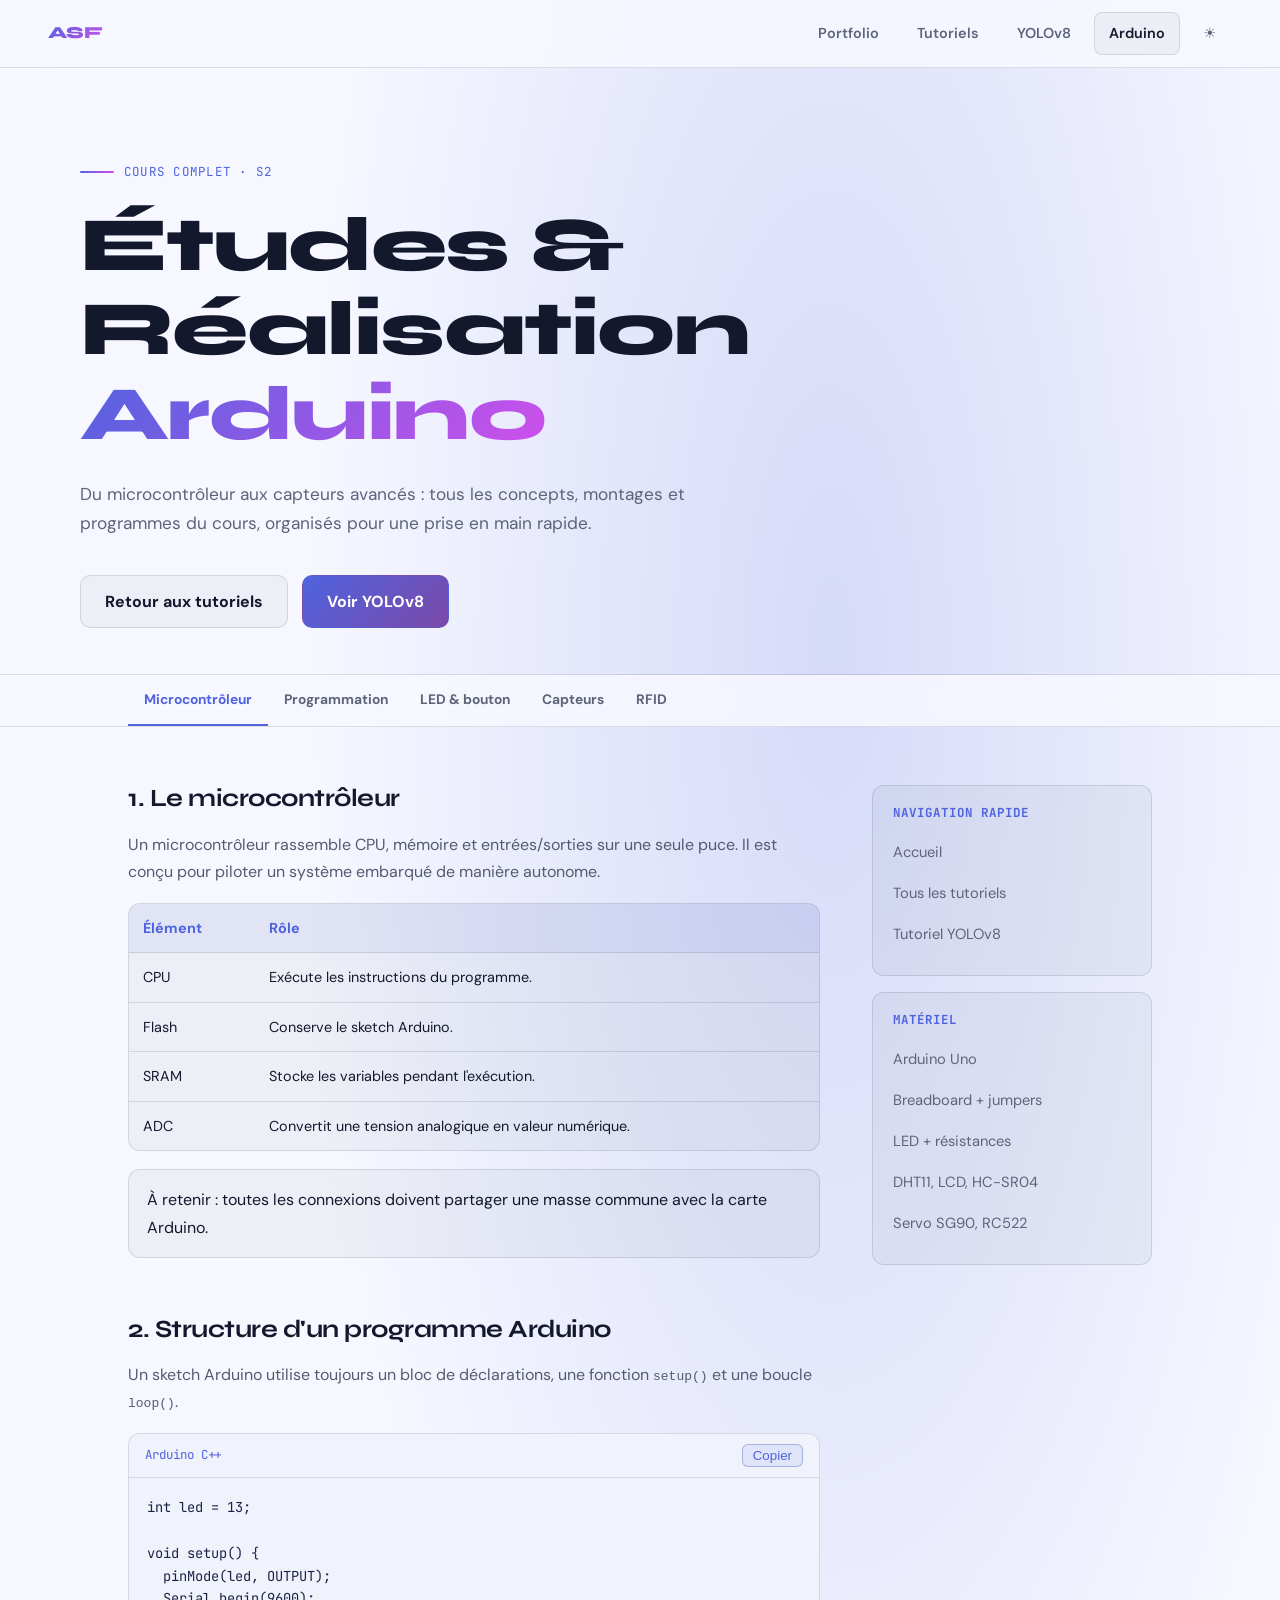
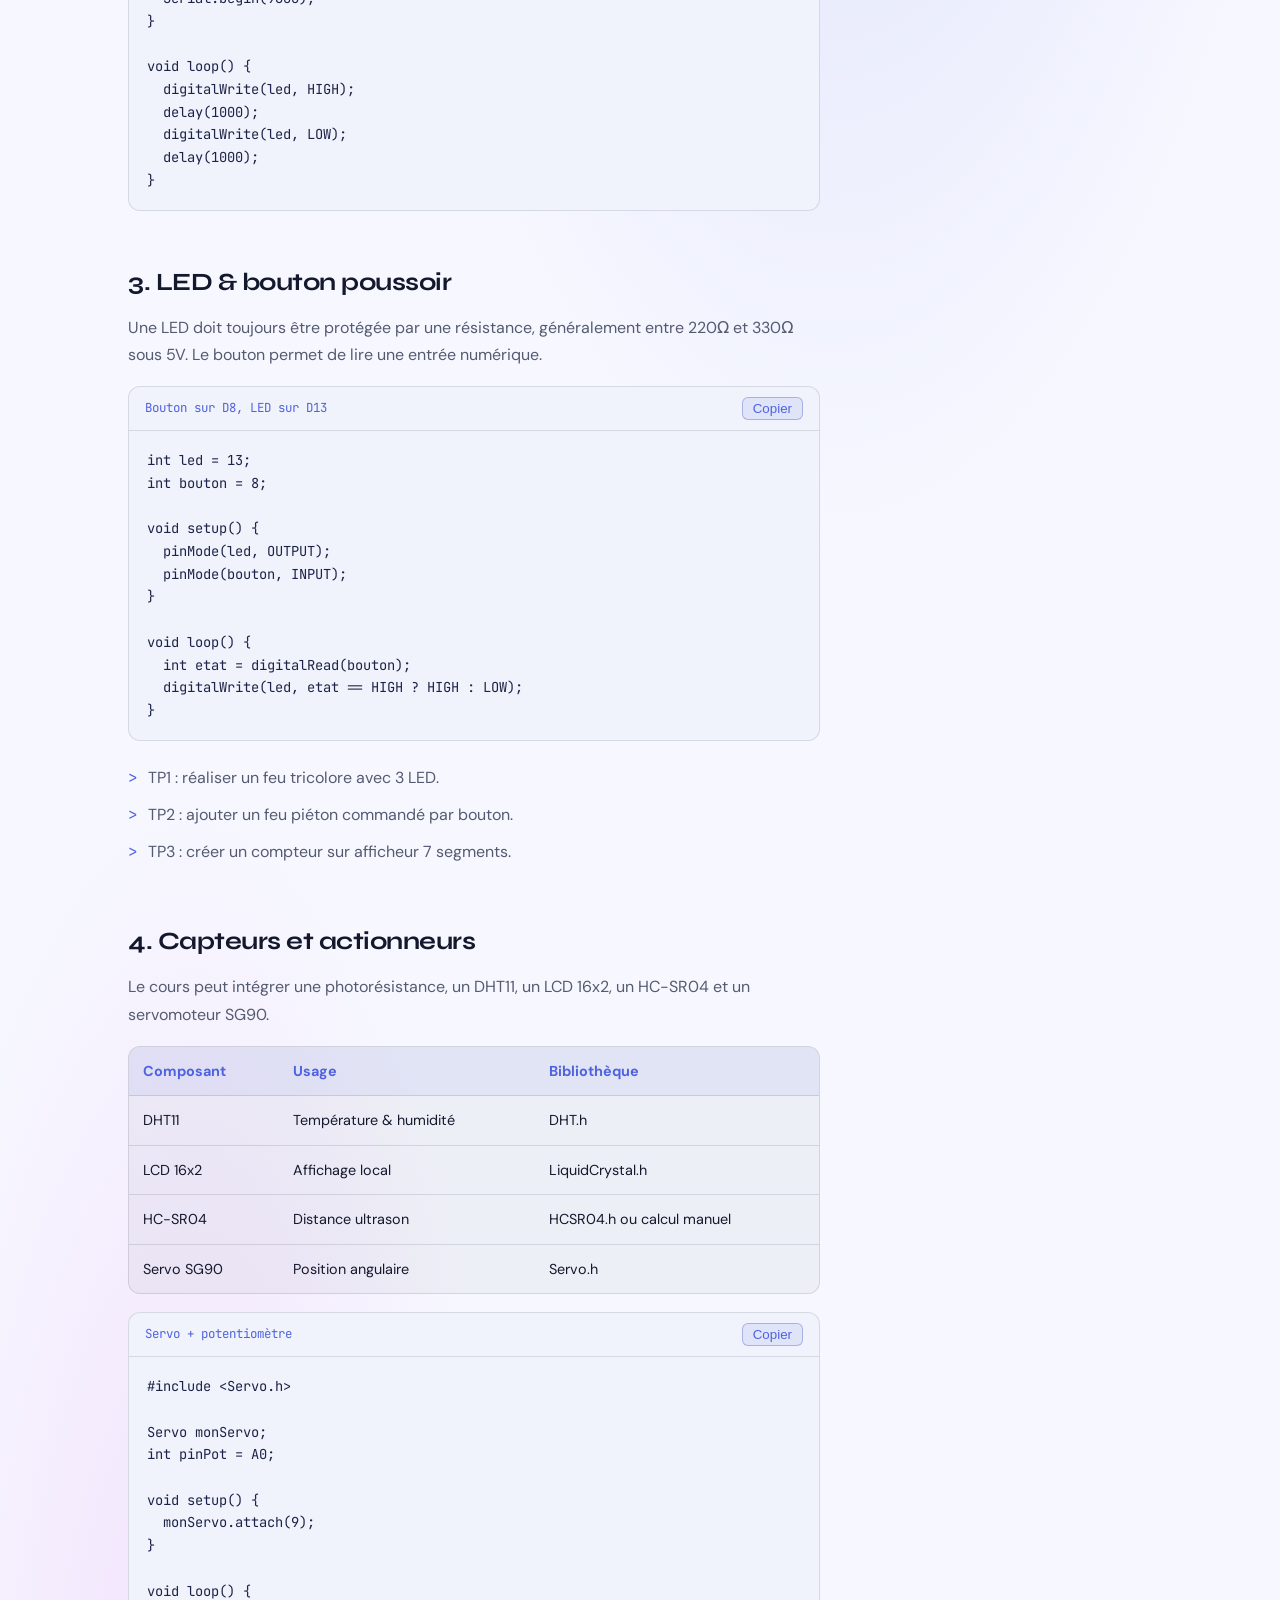
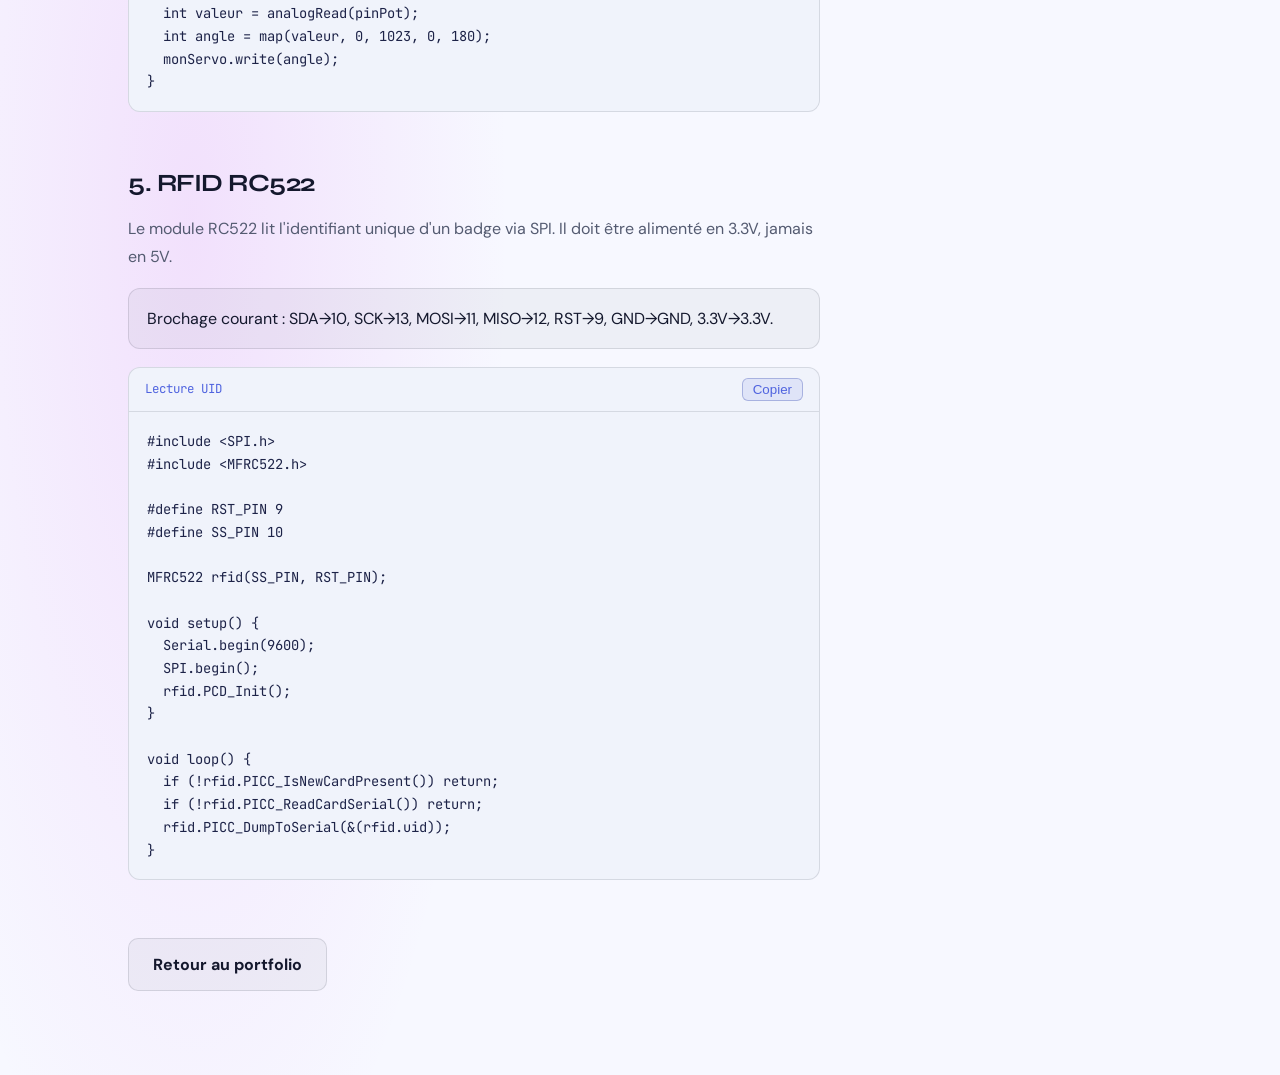
==== commit d4df4c1b: "Add files via upload" ====
--- a/tutorial-arduino.html
+++ b/tutorial-arduino.html
@@ -3,1320 +3,191 @@
 <head>
     <meta charset="UTF-8">
     <meta name="viewport" content="width=device-width, initial-scale=1.0">
-    <title>Tutoriel Arduino — Études & Réalisation S2 | ASF</title>
-    <link href="https://fonts.googleapis.com/css2?family=Unbounded:wght@400;600;700;900&family=IBM+Plex+Mono:wght@400;500&family=DM+Sans:ital,wght@0,300;0,400;0,500;1,400&display=swap" rel="stylesheet">
-    <style>
-        :root {
-            --bg: #0a0f0d;
-            --bg2: #0f1a14;
-            --card: rgba(255,255,255,0.04);
-            --border: rgba(255,255,255,0.07);
-            --primary: #00e676;
-            --primary-dim: rgba(0,230,118,0.15);
-            --primary-border: rgba(0,230,118,0.3);
-            --accent: #00bcd4;
-            --accent2: #ffb300;
-            --text: #e8f0eb;
-            --muted: #7a9985;
-            --code-bg: #060d08;
-            --danger: #ff5252;
-            --warning: #ffb300;
-        }
-        * { margin:0; padding:0; box-sizing:border-box; }
-        html { scroll-behavior:smooth; }
-        body {
-            font-family: 'DM Sans', sans-serif;
-            background: var(--bg);
-            color: var(--text);
-            line-height: 1.75;
-            overflow-x: hidden;
-        }
-
-        /* ── NOISE OVERLAY ── */
-        body::before {
-            content:'';
-            position:fixed;
-            inset:0;
-            background-image: url("data:image/svg+xml,%3Csvg viewBox='0 0 256 256' xmlns='http://www.w3.org/2000/svg'%3E%3Cfilter id='n'%3E%3CfeTurbulence type='fractalNoise' baseFrequency='0.9' numOctaves='4' stitchTiles='stitch'/%3E%3C/filter%3E%3Crect width='100%25' height='100%25' filter='url(%23n)' opacity='0.03'/%3E%3C/svg%3E");
-            pointer-events:none;
-            z-index:0;
-            opacity:0.4;
-        }
-
-        /* ── NAV ── */
-        nav {
-            position:fixed; top:0; left:0; right:0; z-index:200;
-            background:rgba(10,15,13,0.88);
-            backdrop-filter:blur(20px);
-            border-bottom:1px solid var(--border);
-            padding:0 48px;
-            display:flex; align-items:center; justify-content:space-between;
-            height:64px;
-        }
-        .nav-logo {
-            font-family:'Unbounded',sans-serif;
-            font-weight:900; font-size:0.9em;
-            color:var(--primary);
-            text-decoration:none;
-            letter-spacing:-0.02em;
-        }
-        .nav-bc { display:flex; align-items:center; gap:10px; font-size:0.83em; }
-        .nav-bc a { color:var(--muted); text-decoration:none; transition:color 0.2s; }
-        .nav-bc a:hover { color:var(--primary); }
-        .nav-bc span { color:var(--border); }
-        .nav-bc .cur { color:var(--text); font-weight:500; }
-
-        /* ── HERO ── */
-        .hero {
-            padding:120px 48px 60px;
-            position:relative; overflow:hidden;
-            min-height:480px; display:flex; align-items:center;
-        }
-        .hero-mesh {
-            position:absolute; inset:0;
-            background:
-                radial-gradient(ellipse 60% 80% at 10% 50%, rgba(0,230,118,0.12) 0%, transparent 60%),
-                radial-gradient(ellipse 40% 50% at 80% 20%, rgba(0,188,212,0.08) 0%, transparent 55%),
-                radial-gradient(ellipse 30% 40% at 90% 80%, rgba(255,179,0,0.06) 0%, transparent 50%);
-        }
-        .hero-circuit {
-            position:absolute; right:0; top:50%; transform:translateY(-50%);
-            width:420px; height:420px; opacity:0.06;
-        }
-        .hero-content { position:relative; z-index:1; max-width:1200px; margin:0 auto; width:100%; }
-        .hero-eyebrow {
-            display:inline-flex; align-items:center; gap:10px;
-            font-family:'IBM Plex Mono',monospace;
-            font-size:0.72em; color:var(--primary);
-            letter-spacing:0.12em; text-transform:uppercase;
-            margin-bottom:28px;
-        }
-        .hero-eyebrow::before { content:''; display:block; width:32px; height:2px; background:var(--primary); border-radius:1px; }
-        .hero h1 {
-            font-family:'Unbounded',sans-serif;
-            font-size:clamp(2.2em,5vw,4em);
-            font-weight:900;
-            line-height:1.05;
-            letter-spacing:-0.03em;
-            margin-bottom:22px;
-        }
-        .hero h1 .line1 { display:block; color:var(--text); }
-        .hero h1 .line2 {
-            display:block;
-            background:linear-gradient(90deg, var(--primary) 0%, var(--accent) 100%);
-            -webkit-background-clip:text; -webkit-text-fill-color:transparent; background-clip:text;
-        }
-        .hero-desc { color:var(--muted); font-size:1.05em; max-width:560px; margin-bottom:36px; }
-        .hero-chips { display:flex; flex-wrap:wrap; gap:10px; }
-        .chip {
-            background:var(--card); border:1px solid var(--border);
-            padding:7px 16px; border-radius:6px;
-            font-family:'IBM Plex Mono',monospace; font-size:0.78em; color:var(--muted);
-            display:flex; align-items:center; gap:7px;
-        }
-
-        /* ── TOC ── */
-        .toc-wrap {
-            background:rgba(0,0,0,0.3);
-            border-bottom:1px solid var(--border);
-            overflow-x:auto; scrollbar-width:none;
-        }
-        .toc-wrap::-webkit-scrollbar { display:none; }
-        .toc-inner {
-            display:flex; max-width:1200px; margin:0 auto;
-            padding:0 48px; white-space:nowrap;
-        }
-        .toc-a {
-            display:inline-flex; align-items:center; gap:9px;
-            padding:13px 18px; font-size:0.82em;
-            color:var(--muted); text-decoration:none;
-            border-bottom:2px solid transparent;
-            transition:all 0.2s;
-        }
-        .toc-a:hover { color:var(--primary); border-bottom-color:var(--primary); }
-        .toc-a.active { color:var(--primary); border-bottom-color:var(--primary); font-weight:600; }
-        .toc-n {
-            width:20px; height:20px; border-radius:4px;
-            background:rgba(0,230,118,0.12); border:1px solid rgba(0,230,118,0.2);
-            color:var(--primary); font-size:0.72em; font-weight:700;
-            display:flex; align-items:center; justify-content:center;
-            font-family:'IBM Plex Mono',monospace;
-        }
-
-        /* ── LAYOUT ── */
-        .layout {
-            max-width:1200px; margin:0 auto;
-            padding:60px 48px;
-            display:grid; grid-template-columns:1fr 260px; gap:60px;
-            align-items:start; position:relative; z-index:1;
-        }
-
-        /* ── SIDEBAR ── */
-        .sidebar { position:sticky; top:80px; }
-        .sb-card {
-            background:var(--card); border:1px solid var(--border);
-            border-radius:14px; padding:22px; margin-bottom:18px;
-        }
-        .sb-title {
-            font-family:'IBM Plex Mono',monospace;
-            font-size:0.72em; font-weight:500;
-            letter-spacing:0.1em; text-transform:uppercase;
-            color:var(--muted); margin-bottom:14px;
-        }
-        .sb-links { display:flex; flex-direction:column; gap:7px; }
-        .sb-link {
-            display:flex; align-items:center; gap:9px;
-            padding:9px 12px; border-radius:8px;
-            background:rgba(255,255,255,0.02); border:1px solid transparent;
-            color:var(--muted); text-decoration:none; font-size:0.86em;
-            transition:all 0.2s;
-        }
-        .sb-link:hover { color:var(--primary); border-color:var(--primary-border); background:var(--primary-dim); }
-        .sb-fn {
-            font-family:'IBM Plex Mono',monospace;
-            font-size:0.78em; color:var(--primary);
-            line-height:2.1; padding:2px 0;
-        }
-
-        /* ── SECTIONS ── */
-        .sec { margin-bottom:70px; scroll-margin-top:84px; }
-        .sec-hd { display:flex; align-items:center; gap:16px; margin-bottom:30px; }
-        .sec-num {
-            width:46px; height:46px; border-radius:10px; flex-shrink:0;
-            background:linear-gradient(135deg, var(--primary), var(--accent));
-            display:flex; align-items:center; justify-content:center;
-            font-family:'Unbounded',sans-serif; font-size:1em; font-weight:900; color:#000;
-        }
-        .sec h2 { font-family:'Unbounded',sans-serif; font-size:1.35em; font-weight:700; letter-spacing:-0.02em; }
-        .sec p { color:#a8c4b0; font-size:0.95em; margin-bottom:12px; }
-        .sec ul { list-style:none; padding:0; }
-        .sec ul li { color:#a8c4b0; font-size:0.93em; padding:5px 0 5px 18px; position:relative; }
-        .sec ul li::before { content:'▸'; position:absolute; left:0; color:var(--primary); font-size:0.85em; top:6px; }
-
-        /* ── SUBSECTIONS ── */
-        .sub-title {
-            font-family:'IBM Plex Mono',monospace;
-            font-size:0.8em; font-weight:500;
-            color:var(--primary); letter-spacing:0.06em; text-transform:uppercase;
-            margin:28px 0 12px;
-            display:flex; align-items:center; gap:10px;
-        }
-        .sub-title::after { content:''; flex:1; height:1px; background:var(--border); }
-
-        /* ── CODE BLOCKS ── */
-        .cb { background:var(--code-bg); border:1px solid var(--border); border-radius:12px; margin:16px 0; overflow:hidden; }
-        .cb-head {
-            display:flex; align-items:center; justify-content:space-between;
-            padding:10px 18px;
-            background:rgba(0,230,118,0.04); border-bottom:1px solid var(--border);
-        }
-        .cb-lang {
-            font-family:'IBM Plex Mono',monospace; font-size:0.72em; font-weight:500;
-            letter-spacing:0.08em; text-transform:uppercase; color:var(--primary);
-        }
-        .cb-copy {
-            background:rgba(0,230,118,0.1); border:1px solid rgba(0,230,118,0.2);
-            color:var(--primary); padding:4px 12px; border-radius:5px;
-            font-size:0.72em; cursor:pointer; font-family:'DM Sans',sans-serif;
-            transition:all 0.2s;
-        }
-        .cb-copy:hover { background:rgba(0,230,118,0.2); }
-        .cb-copy.ok { color:#00e676; border-color:#00e676; background:rgba(0,230,118,0.15); }
-        pre {
-            padding:20px 22px; overflow-x:auto;
-            font-family:'IBM Plex Mono',monospace; font-size:0.84em;
-            line-height:1.7; color:#b0d8b8;
-        }
-        .kw { color:#80cbc4; }
-        .fn { color:#c5e1a5; }
-        .str { color:#ffcc80; }
-        .cm { color:#4a6650; font-style:italic; }
-        .num { color:#81d4fa; }
-        .pp { color:#ce93d8; } /* preprocessor */
-
-        /* ── CALLOUTS ── */
-        .callout {
-            display:flex; gap:14px; padding:16px 20px;
-            border-radius:10px; margin:16px 0; font-size:0.91em;
-        }
-        .callout-ico { font-size:1.2em; flex-shrink:0; margin-top:1px; }
-        .callout p { color:var(--text); margin:0; }
-        .callout.info { background:rgba(0,188,212,0.08); border:1px solid rgba(0,188,212,0.25); }
-        .callout.warn { background:rgba(255,179,0,0.08); border:1px solid rgba(255,179,0,0.25); }
-        .callout.ok { background:rgba(0,230,118,0.08); border:1px solid rgba(0,230,118,0.25); }
-        .callout.danger { background:rgba(255,82,82,0.08); border:1px solid rgba(255,82,82,0.25); }
-
-        /* ── TABLES ── */
-        .tw { overflow-x:auto; border-radius:10px; border:1px solid var(--border); margin:16px 0; }
-        table { width:100%; border-collapse:collapse; font-size:0.88em; }
-        th {
-            background:rgba(0,230,118,0.07); padding:11px 16px;
-            text-align:left; font-weight:600; color:var(--primary);
-            font-family:'IBM Plex Mono',monospace; font-size:0.78em;
-            letter-spacing:0.05em; text-transform:uppercase;
-        }
-        td { padding:11px 16px; border-top:1px solid var(--border); color:#a8c4b0; }
-        tr:hover td { background:rgba(0,230,118,0.03); }
-
-        /* ── DIVIDER ── */
-        .div { height:1px; background:linear-gradient(90deg,transparent,var(--border),transparent); margin:50px 0; }
-
-        /* ── COMPONENT CARDS ── */
-        .comp-grid { display:grid; grid-template-columns:repeat(auto-fit,minmax(220px,1fr)); gap:14px; margin:18px 0; }
-        .comp-card {
-            background:var(--card); border:1px solid var(--border); border-radius:12px;
-            padding:20px 18px; transition:all 0.25s;
-        }
-        .comp-card:hover { border-color:var(--primary-border); background:var(--primary-dim); }
-        .comp-icon { font-size:2em; margin-bottom:12px; }
-        .comp-card h4 { font-family:'IBM Plex Mono',monospace; font-size:0.88em; color:var(--primary); margin-bottom:6px; font-weight:500; }
-        .comp-card p { font-size:0.84em; color:var(--muted); margin:0; line-height:1.5; }
-
-        /* ── PIN BADGE ── */
-        .pin {
-            display:inline-flex; align-items:center; gap:5px;
-            background:rgba(0,188,212,0.12); border:1px solid rgba(0,188,212,0.3);
-            color:var(--accent); padding:2px 10px; border-radius:5px;
-            font-family:'IBM Plex Mono',monospace; font-size:0.78em; font-weight:500;
-        }
-        .pin-gnd { background:rgba(255,82,82,0.1); border-color:rgba(255,82,82,0.25); color:var(--danger); }
-        .pin-vcc { background:rgba(255,179,0,0.1); border-color:rgba(255,179,0,0.25); color:var(--warning); }
-        .pin-out { background:rgba(0,230,118,0.1); border-color:rgba(0,230,118,0.25); color:var(--primary); }
-
-        /* ── SEGMENT DISPLAY SVG ── */
-        .seg-wrap { display:flex; gap:20px; flex-wrap:wrap; margin:16px 0; align-items:flex-start; }
-
-        /* ── TP CARDS ── */
-        .tp-card {
-            background:linear-gradient(135deg,rgba(0,230,118,0.06) 0%,rgba(0,188,212,0.04) 100%);
-            border:1px solid rgba(0,230,118,0.2);
-            border-left:4px solid var(--primary);
-            border-radius:12px; padding:24px 26px; margin:18px 0;
-        }
-        .tp-card h3 { font-family:'Unbounded',sans-serif; font-size:1em; font-weight:700; color:var(--primary); margin-bottom:12px; }
-        .tp-card p, .tp-card li { color:#a8c4b0; font-size:0.9em; }
-        .tp-card ul { padding-left:0; }
-        .tp-card ul li { padding:4px 0 4px 18px; }
-
-        /* ── BACK BTN ── */
-        .back-btn {
-            display:inline-flex; align-items:center; gap:8px;
-            color:var(--muted); text-decoration:none; font-size:0.86em;
-            padding:9px 18px; border:1px solid var(--border); border-radius:9px;
-            transition:all 0.2s; margin-top:20px;
-        }
-        .back-btn:hover { color:var(--primary); border-color:var(--primary-border); }
-
-        /* ── RESPONSIVE ── */
-        @media(max-width:900px) {
-            nav { padding:0 20px; }
-            .hero { padding:90px 20px 40px; }
-            .toc-inner { padding:0 20px; }
-            .layout { grid-template-columns:1fr; padding:40px 20px; }
-            .sidebar { display:none; }
-        }
-    </style>
+    <title>Tutoriel Arduino - Études & Réalisation S2 | ASF</title>
+    <link href="https://fonts.googleapis.com/css2?family=Syne:wght@400;600;700;800&family=DM+Sans:wght@300;400;500;700&family=JetBrains+Mono:wght@400;600&display=swap" rel="stylesheet">
+    <link rel="stylesheet" href="style.css">
 </head>
 <body>
+    <nav>
+        <a href="index.html" class="nav-logo">ASF</a>
+        <div class="nav-links">
+            <a href="index.html" class="nav-link">Portfolio</a>
+            <a href="index.html#tutoriels" class="nav-link">Tutoriels</a>
+            <a href="tutorial-yolo.html" class="nav-link">YOLOv8</a>
+            <a href="tutorial-arduino.html" class="nav-link active">Arduino</a>
+            <button class="theme-toggle" type="button" data-theme-toggle>🌙</button>
+        </div>
+    </nav>
 
-<!-- NAV -->
-<nav>
-    <a href="index.html" class="nav-logo">ASF</a>
-    <div class="nav-bc">
-        <a href="index.html">Portfolio</a>
-        <span>/</span>
-        <a href="index.html#tutoriels">Tutoriels</a>
-        <span>/</span>
-        <span class="cur">Arduino — Études & Réalisation S2</span>
-    </div>
-</nav>
+    <header class="tutorial-hero">
+        <div class="hero-inner">
+            <div class="eyebrow">Cours complet · S2</div>
+            <h1>Études & Réalisation <span class="gradient-text">Arduino</span></h1>
+            <p class="lead">Du microcontrôleur aux capteurs avancés : tous les concepts, montages et programmes du cours, organisés pour une prise en main rapide.</p>
+            <div class="btn-row">
+                <a href="index.html#tutoriels" class="btn">Retour aux tutoriels</a>
+                <a href="tutorial-yolo.html" class="btn btn-primary">Voir YOLOv8</a>
+            </div>
+        </div>
+    </header>
 
-<!-- HERO -->
-<section class="hero">
-    <div class="hero-mesh"></div>
-    <!-- Circuit SVG décoratif -->
-    <svg class="hero-circuit" viewBox="0 0 400 400" fill="none" xmlns="http://www.w3.org/2000/svg">
-        <rect x="80" y="80" width="240" height="240" rx="8" stroke="#00e676" stroke-width="1.5"/>
-        <circle cx="200" cy="200" r="60" stroke="#00bcd4" stroke-width="1"/>
-        <line x1="80" y1="140" x2="20" y2="140" stroke="#00e676" stroke-width="1.5"/>
-        <line x1="80" y1="200" x2="20" y2="200" stroke="#00e676" stroke-width="1.5"/>
-        <line x1="80" y1="260" x2="20" y2="260" stroke="#00e676" stroke-width="1.5"/>
-        <line x1="320" y1="140" x2="380" y2="140" stroke="#00bcd4" stroke-width="1.5"/>
-        <line x1="320" y1="200" x2="380" y2="200" stroke="#00bcd4" stroke-width="1.5"/>
-        <line x1="320" y1="260" x2="380" y2="260" stroke="#00bcd4" stroke-width="1.5"/>
-        <line x1="140" y1="80" x2="140" y2="20" stroke="#ffb300" stroke-width="1.5"/>
-        <line x1="200" y1="80" x2="200" y2="20" stroke="#ffb300" stroke-width="1.5"/>
-        <line x1="260" y1="80" x2="260" y2="20" stroke="#ffb300" stroke-width="1.5"/>
-        <circle cx="20" cy="140" r="5" fill="#00e676"/>
-        <circle cx="20" cy="200" r="5" fill="#00e676"/>
-        <circle cx="20" cy="260" r="5" fill="#00e676"/>
-        <circle cx="380" cy="140" r="5" fill="#00bcd4"/>
-        <circle cx="380" cy="200" r="5" fill="#00bcd4"/>
-        <circle cx="380" cy="260" r="5" fill="#00bcd4"/>
-        <rect x="185" y="185" width="30" height="30" rx="3" stroke="#00e676" stroke-width="1.5"/>
-        <text x="194" y="204" font-family="monospace" font-size="11" fill="#00e676">μC</text>
-    </svg>
-    <div class="hero-content">
-        <div class="hero-eyebrow">Cours complet · S2</div>
-        <h1>
-            <span class="line1">Études &amp; Réalisation</span>
-            <span class="line2">Arduino</span>
-        </h1>
-        <p class="hero-desc">Du microcontrôleur aux capteurs avancés — tous les concepts, montages et programmes du cours, organisés et enrichis pour une prise en main complète.</p>
-        <div class="hero-chips">
-            <span class="chip">⚡ Électronique embarquée</span>
-            <span class="chip">🔌 Arduino Uno</span>
-            <span class="chip">💡 LED · Capteurs · Actionneurs</span>
-            <span class="chip">📡 RFID · LCD · Servo</span>
-        </div>
-    </div>
-</section>
-
-<!-- TOC -->
-<div class="toc-wrap">
-    <div class="toc-inner">
-        <a class="toc-a active" href="#microcontroleur"><span class="toc-n">1</span>Microcontrôleur</a>
-        <a class="toc-a" href="#arduino"><span class="toc-n">2</span>Arduino</a>
-        <a class="toc-a" href="#composants"><span class="toc-n">3</span>Composants</a>
-        <a class="toc-a" href="#ide"><span class="toc-n">4</span>IDE</a>
-        <a class="toc-a" href="#programmation"><span class="toc-n">5</span>Programmation</a>
-        <a class="toc-a" href="#led"><span class="toc-n">6</span>LED &amp; Bouton</a>
-        <a class="toc-a" href="#sept-seg"><span class="toc-n">7</span>Afficheur 7-seg</a>
-        <a class="toc-a" href="#analogique"><span class="toc-n">8</span>Analogique</a>
-        <a class="toc-a" href="#capteurs"><span class="toc-n">9</span>Capteurs</a>
-        <a class="toc-a" href="#lcd"><span class="toc-n">10</span>LCD</a>
-        <a class="toc-a" href="#ultrason"><span class="toc-n">11</span>Ultrason</a>
-        <a class="toc-a" href="#servo"><span class="toc-n">12</span>Servo</a>
-        <a class="toc-a" href="#clavier"><span class="toc-n">13</span>Clavier</a>
-        <a class="toc-a" href="#rfid"><span class="toc-n">14</span>RFID</a>
-    </div>
-</div>
-
-<!-- LAYOUT -->
-<div class="layout">
-<div class="content">
-
-<!-- ── 1. MICROCONTRÔLEUR ── -->
-<section class="sec" id="microcontroleur">
-    <div class="sec-hd"><div class="sec-num">1</div><h2>Le Microcontrôleur</h2></div>
-    <p>Un microcontrôleur est un circuit intégré (IC) qui rassemble sur une seule puce une unité de calcul, de la mémoire et des interfaces d'entrées/sorties. Compact et performant, il est au cœur de nombreux systèmes embarqués.</p>
-
-    <div class="comp-grid">
-        <div class="comp-card">
-            <div class="comp-icon">🌡️</div>
-            <h4>Surveillance</h4>
-            <p>Acquisition de capteurs : température, humidité, pression atmosphérique, luminosité…</p>
-        </div>
-        <div class="comp-card">
-            <div class="comp-icon">🏠</div>
-            <h4>Domotique</h4>
-            <p>Contrôle des appareils électriques, volets, éclairage, chauffage à distance.</p>
-        </div>
-        <div class="comp-card">
-            <div class="comp-icon">🤖</div>
-            <h4>Robotique</h4>
-            <p>Commande de robots industriels, servomoteurs, bras articulés, véhicules autonomes.</p>
+    <div class="toc">
+        <div class="toc-inner">
+            <a class="active" href="#microcontroleur">Microcontrôleur</a>
+            <a href="#programmation">Programmation</a>
+            <a href="#led">LED & bouton</a>
+            <a href="#capteurs">Capteurs</a>
+            <a href="#rfid">RFID</a>
         </div>
     </div>
 
-    <div class="sub-title">Composants internes d'un microcontrôleur</div>
-    <div class="tw">
-        <table>
-            <thead><tr><th>Composant</th><th>Rôle</th></tr></thead>
-            <tbody>
-                <tr><td><strong>CPU</strong></td><td>Unité de calcul — exécute les instructions du programme</td></tr>
-                <tr><td><strong>Flash (ROM)</strong></td><td>Mémoire programme non volatile — conserve le sketch</td></tr>
-                <tr><td><strong>SRAM</strong></td><td>Mémoire vive — variables et pile d'exécution</td></tr>
-                <tr><td><strong>EEPROM</strong></td><td>Mémoire persistante — données conservées après reset</td></tr>
-                <tr><td><strong>Entrées/Sorties</strong></td><td>Broches numériques et analogiques pour interagir avec l'extérieur</td></tr>
-                <tr><td><strong>Timers / PWM</strong></td><td>Génération de signaux temporisés et modulés en largeur</td></tr>
-                <tr><td><strong>ADC</strong></td><td>Convertisseur analogique/numérique (0–5V → 0–1023)</td></tr>
-            </tbody>
-        </table>
-    </div>
-</section>
+    <main class="tutorial-layout">
+        <div>
+            <section class="lesson" id="microcontroleur">
+                <h2>1. Le microcontrôleur</h2>
+                <p>Un microcontrôleur rassemble CPU, mémoire et entrées/sorties sur une seule puce. Il est conçu pour piloter un système embarqué de manière autonome.</p>
+                <div class="table-wrap">
+                    <table>
+                        <thead><tr><th>Élément</th><th>Rôle</th></tr></thead>
+                        <tbody>
+                            <tr><td>CPU</td><td>Exécute les instructions du programme.</td></tr>
+                            <tr><td>Flash</td><td>Conserve le sketch Arduino.</td></tr>
+                            <tr><td>SRAM</td><td>Stocke les variables pendant l'exécution.</td></tr>
+                            <tr><td>ADC</td><td>Convertit une tension analogique en valeur numérique.</td></tr>
+                        </tbody>
+                    </table>
+                </div>
+                <div class="callout">À retenir : toutes les connexions doivent partager une masse commune avec la carte Arduino.</div>
+            </section>
 
-<div class="div"></div>
+            <section class="lesson" id="programmation">
+                <h2>2. Structure d'un programme Arduino</h2>
+                <p>Un sketch Arduino utilise toujours un bloc de déclarations, une fonction <code>setup()</code> et une boucle <code>loop()</code>.</p>
+                <div class="code-block">
+                    <div class="code-head"><span>Arduino C++</span><button class="copy-btn" data-copy>Copier</button></div>
+                    <pre>int led = 13;
 
-<!-- ── 2. ARDUINO ── -->
-<section class="sec" id="arduino">
-    <div class="sec-hd"><div class="sec-num">2</div><h2>La carte Arduino</h2></div>
-    <p>Arduino est une carte électronique programmable open-source intégrant un microcontrôleur ATmega et un environnement de développement accessible. Elle existe en de nombreuses versions qui diffèrent par leur taille, puissance et nombre de broches.</p>
-
-    <div class="sub-title">Arduino Uno — Référence des broches</div>
-    <div class="tw">
-        <table>
-            <thead><tr><th>Broche(s)</th><th>Type</th><th>Description</th></tr></thead>
-            <tbody>
-                <tr><td><span class="pin">0 → 13</span></td><td>Numériques E/S</td><td>HIGH (5V) ou LOW (0V) — <code>pinMode</code>, <code>digitalRead</code>, <code>digitalWrite</code></td></tr>
-                <tr><td><span class="pin">A0 → A5</span></td><td>Analogiques entrée</td><td>Valeur 0–1023 via <code>analogRead()</code></td></tr>
-                <tr><td><span class="pin">3,5,6,9,10,11</span></td><td>PWM (~)</td><td>Sortie analogique simulée via <code>analogWrite(0–255)</code></td></tr>
-                <tr><td><span class="pin pin-gnd">GND</span></td><td>Masse</td><td>Référence 0V pour tous les circuits</td></tr>
-                <tr><td><span class="pin pin-vcc">5V</span></td><td>Alimentation</td><td>Tension stabilisée pour alimenter les composants</td></tr>
-                <tr><td><span class="pin pin-vcc">3.3V</span></td><td>Alimentation</td><td>Pour les composants basse tension (ESP, modules SPI…)</td></tr>
-                <tr><td><span class="pin">Vin</span></td><td>Entrée alimentation</td><td>Tension externe non stabilisée (7–12V recommandé)</td></tr>
-            </tbody>
-        </table>
-    </div>
-
-    <div class="callout info">
-        <span class="callout-ico">ℹ️</span>
-        <p>Les broches numériques 0 et 1 (RX/TX) sont utilisées par la communication série. Évitez de les utiliser en E/S pendant le débogage via le moniteur série.</p>
-    </div>
-</section>
-
-<div class="div"></div>
-
-<!-- ── 3. COMPOSANTS ── -->
-<section class="sec" id="composants">
-    <div class="sec-hd"><div class="sec-num">3</div><h2>Composants essentiels</h2></div>
-
-    <div class="sub-title">La platine d'expérimentation (Breadboard)</div>
-    <p>Permet de réaliser des montages sans soudure. Chaque rangée de 5 trous est connectée en interne. Les rails rouge (+) et bleu (–) sont continus sur toute la longueur.</p>
-
-    <div class="callout warn">
-        <span class="callout-ico">⚠️</span>
-        <p>Les deux moitiés de la breadboard sont séparées par un canal central. Ne pas connecter des composants à cheval sur ce canal sans un pont externe.</p>
-    </div>
-
-    <div class="sub-title">Les LED (Diodes électroluminescentes)</div>
-    <p>Une LED laisse passer le courant dans un seul sens : de l'<strong>anode</strong> (broche longue) vers la <strong>cathode</strong> (broche courte / méplat).</p>
-
-    <div class="callout danger">
-        <span class="callout-ico">🔴</span>
-        <p><strong>Résistance obligatoire !</strong> Le courant de l'Arduino (40mA max/broche) est trop élevé pour une LED directe. Calculez la résistance : <strong>R = (Vcc − Vled) / Iled</strong> → typiquement 220Ω à 330Ω pour une LED rouge sur 5V.</p>
-    </div>
-
-    <div class="sub-title">Les Résistances</div>
-    <p>Une résistance limite la circulation du courant (mesurée en ohms Ω). Le code couleur sur le composant indique sa valeur. Les valeurs courantes en TP : 220Ω, 330Ω, 1kΩ, 10kΩ.</p>
-
-    <div class="sub-title">La connectique</div>
-    <ul>
-        <li><strong>Jumpers M-M</strong> (mâle-mâle) : entre deux points de la breadboard</li>
-        <li><strong>Jumpers M-F</strong> (mâle-femelle) : entre Arduino et breadboard</li>
-        <li>Les connexions entre Arduino et composants passent toujours par une <strong>masse commune (GND)</strong></li>
-    </ul>
-
-    <div class="sub-title">Le circuit électrique de base</div>
-    <p>Une pile fournit une différence de potentiel : les électrons circulent du pôle − vers le pôle +. Si une LED est placée dans ce circuit avec sa résistance de protection, le passage des électrons génère de la lumière.</p>
-</section>
-
-<div class="div"></div>
-
-<!-- ── 4. IDE ── -->
-<section class="sec" id="ide">
-    <div class="sec-hd"><div class="sec-num">4</div><h2>L'IDE Arduino</h2></div>
-    <p>L'environnement de développement intégré (IDE) Arduino permet d'écrire, compiler et téléverser des programmes (<em>sketches</em>) directement sur la carte via USB.</p>
-
-    <div class="sub-title">Installation — étapes</div>
-    <ul>
-        <li>Télécharger l'IDE depuis <strong>arduino.cc/en/software</strong></li>
-        <li>Lancer l'installateur — cocher <em>"Add Python to PATH"</em> si demandé</li>
-        <li>Choisir le dossier d'installation et laisser progresser</li>
-        <li>Autoriser l'installation des <strong>pilotes USB</strong> (requis pour détecter la carte)</li>
-        <li>Cliquer <em>Fermer</em> une fois l'installation terminée</li>
-    </ul>
-
-    <div class="sub-title">Configuration de la carte</div>
-    <div class="cb">
-        <div class="cb-head"><span class="cb-lang">Menu IDE</span></div>
-        <pre>Outils → Type de carte → Arduino Uno
-Outils → Port → COM3 (ou /dev/ttyUSB0 sur Linux/Mac)</pre>
-    </div>
-
-    <div class="sub-title">Outils de simulation</div>
-    <div class="comp-grid">
-        <div class="comp-card">
-            <div class="comp-icon">🌐</div>
-            <h4>Tinkercad Circuits</h4>
-            <p>Interface glisser-déposer en ligne, simulation complète avec code Arduino. Idéal pour tester avant montage réel.</p>
-        </div>
-        <div class="comp-card">
-            <div class="comp-icon">⚙️</div>
-            <h4>Proteus</h4>
-            <p>Logiciel professionnel de conception et simulation de circuits électroniques complets avec microcontrôleurs.</p>
-        </div>
-    </div>
-</section>
-
-<div class="div"></div>
-
-<!-- ── 5. PROGRAMMATION ── -->
-<section class="sec" id="programmation">
-    <div class="sec-hd"><div class="sec-num">5</div><h2>Programmation Arduino</h2></div>
-    <p>Un sketch Arduino est structuré en trois blocs distincts. Cette structure est <strong>obligatoire</strong> — le compilateur la requiert.</p>
-
-    <div class="comp-grid">
-        <div class="comp-card">
-            <div class="comp-icon">📦</div>
-            <h4>Bloc 1 — Déclarations</h4>
-            <p>Variables globales, inclusion de bibliothèques (<code>#include</code>), définition des constantes et objets partagés entre les fonctions.</p>
-        </div>
-        <div class="comp-card">
-            <div class="comp-icon">⚡</div>
-            <h4>setup()</h4>
-            <p>Exécuté <strong>une seule fois</strong> au démarrage. Configure les broches (<code>pinMode</code>), initialise les objets et la communication série.</p>
-        </div>
-        <div class="comp-card">
-            <div class="comp-icon">🔄</div>
-            <h4>loop()</h4>
-            <p>Boucle <strong>infinie</strong> — le cœur du programme. Lit les capteurs, traite les données, commande les actionneurs, indéfiniment.</p>
-        </div>
-    </div>
-
-    <div class="sub-title">Fonctions essentielles</div>
-    <div class="tw">
-        <table>
-            <thead><tr><th>Fonction</th><th>Paramètre(s)</th><th>Rôle</th></tr></thead>
-            <tbody>
-                <tr><td><code>pinMode(pin, mode)</code></td><td>pin, INPUT/OUTPUT</td><td>Configure une broche en entrée ou sortie</td></tr>
-                <tr><td><code>digitalWrite(pin, val)</code></td><td>pin, HIGH/LOW</td><td>Écrit une valeur numérique sur une broche de sortie</td></tr>
-                <tr><td><code>digitalRead(pin)</code></td><td>pin</td><td>Lit l'état HIGH ou LOW d'une broche d'entrée</td></tr>
-                <tr><td><code>analogRead(pin)</code></td><td>A0–A5</td><td>Lit une tension analogique → valeur 0–1023</td></tr>
-                <tr><td><code>analogWrite(pin, val)</code></td><td>pin ~, 0–255</td><td>Génère un signal PWM (simulation analogique)</td></tr>
-                <tr><td><code>delay(ms)</code></td><td>millisecondes</td><td>Pause le programme (bloquant)</td></tr>
-                <tr><td><code>Serial.begin(baud)</code></td><td>9600, 115200…</td><td>Initialise la communication série</td></tr>
-                <tr><td><code>Serial.print(val)</code></td><td>tout type</td><td>Envoie une valeur vers le moniteur série</td></tr>
-            </tbody>
-        </table>
-    </div>
-
-    <div class="sub-title">Structure complète d'un sketch</div>
-    <div class="cb">
-        <div class="cb-head"><span class="cb-lang">Arduino C++</span><button class="cb-copy" onclick="copyCode(this)">Copier</button></div>
-        <pre><span class="cm">// ── Bloc 1 : Déclarations ──────────────────────────────</span>
-<span class="kw">int</span> brocheLED = <span class="num">13</span>;  <span class="cm">// LED intégrée sur la broche 13</span>
-<span class="kw">int</span> compteur = <span class="num">0</span>;
-
-<span class="cm">// ── Bloc 2 : setup() ──────────────────────────────────</span>
-<span class="kw">void</span> <span class="fn">setup</span>() {
-  <span class="fn">pinMode</span>(brocheLED, OUTPUT);  <span class="cm">// broche 13 en sortie</span>
-  Serial.<span class="fn">begin</span>(<span class="num">9600</span>);           <span class="cm">// moniteur série à 9600 baud</span>
+void setup() {
+  pinMode(led, OUTPUT);
+  Serial.begin(9600);
 }
 
-<span class="cm">// ── Bloc 3 : loop() ───────────────────────────────────</span>
-<span class="kw">void</span> <span class="fn">loop</span>() {
-  <span class="fn">digitalWrite</span>(brocheLED, HIGH);  <span class="cm">// LED allumée</span>
-  <span class="fn">delay</span>(<span class="num">1000</span>);                     <span class="cm">// attendre 1 seconde</span>
-  <span class="fn">digitalWrite</span>(brocheLED, LOW);   <span class="cm">// LED éteinte</span>
-  <span class="fn">delay</span>(<span class="num">1000</span>);
-  compteur++;
-  Serial.<span class="fn">println</span>(compteur);       <span class="cm">// afficher dans le moniteur</span>
+void loop() {
+  digitalWrite(led, HIGH);
+  delay(1000);
+  digitalWrite(led, LOW);
+  delay(1000);
 }</pre>
-    </div>
-</section>
+                </div>
+            </section>
 
-<div class="div"></div>
+            <section class="lesson" id="led">
+                <h2>3. LED & bouton poussoir</h2>
+                <p>Une LED doit toujours être protégée par une résistance, généralement entre 220Ω et 330Ω sous 5V. Le bouton permet de lire une entrée numérique.</p>
+                <div class="code-block">
+                    <div class="code-head"><span>Bouton sur D8, LED sur D13</span><button class="copy-btn" data-copy>Copier</button></div>
+                    <pre>int led = 13;
+int bouton = 8;
 
-<!-- ── 6. LED & BOUTON ── -->
-<section class="sec" id="led">
-    <div class="sec-hd"><div class="sec-num">6</div><h2>LED &amp; Bouton poussoir</h2></div>
-
-    <div class="sub-title">Exemple 1 — Clignotement (Blink)</div>
-    <p>La LED intégrée de la broche 13 clignote toutes les secondes. C'est le programme "Hello World" de l'Arduino.</p>
-    <div class="cb">
-        <div class="cb-head"><span class="cb-lang">Arduino C++</span><button class="cb-copy" onclick="copyCode(this)">Copier</button></div>
-        <pre><span class="kw">void</span> <span class="fn">setup</span>() {
-  <span class="fn">pinMode</span>(<span class="num">13</span>, OUTPUT);
-}
-<span class="kw">void</span> <span class="fn">loop</span>() {
-  <span class="fn">digitalWrite</span>(<span class="num">13</span>, HIGH);  <span class="fn">delay</span>(<span class="num">1000</span>);
-  <span class="fn">digitalWrite</span>(<span class="num">13</span>, LOW);   <span class="fn">delay</span>(<span class="num">1000</span>);
-}</pre>
-    </div>
-
-    <div class="sub-title">Exemple 2 — LED commandée par bouton</div>
-    <p>Montage : bouton sur broche 8, LED sur broche 13 avec résistance 220Ω. La LED s'allume uniquement quand le bouton est appuyé.</p>
-    <div class="cb">
-        <div class="cb-head"><span class="cb-lang">Arduino C++</span><button class="cb-copy" onclick="copyCode(this)">Copier</button></div>
-        <pre><span class="kw">int</span> brocheLED = <span class="num">13</span>;
-<span class="kw">int</span> bouton = <span class="num">8</span>;
-<span class="kw">int</span> etatbouton = <span class="num">0</span>;
-
-<span class="kw">void</span> <span class="fn">setup</span>() {
-  <span class="fn">pinMode</span>(brocheLED, OUTPUT);
-  <span class="fn">pinMode</span>(bouton, INPUT);
+void setup() {
+  pinMode(led, OUTPUT);
+  pinMode(bouton, INPUT);
 }
 
-<span class="kw">void</span> <span class="fn">loop</span>() {
-  etatbouton = <span class="fn">digitalRead</span>(bouton);
-  <span class="kw">if</span> (etatbouton == HIGH) {
-    <span class="fn">digitalWrite</span>(brocheLED, HIGH);  <span class="cm">// bouton appuyé → LED ON</span>
-  } <span class="kw">else</span> {
-    <span class="fn">digitalWrite</span>(brocheLED, LOW);   <span class="cm">// relâché → LED OFF</span>
-  }
+void loop() {
+  int etat = digitalRead(bouton);
+  digitalWrite(led, etat == HIGH ? HIGH : LOW);
 }</pre>
-    </div>
+                </div>
+                <ul>
+                    <li>TP1 : réaliser un feu tricolore avec 3 LED.</li>
+                    <li>TP2 : ajouter un feu piéton commandé par bouton.</li>
+                    <li>TP3 : créer un compteur sur afficheur 7 segments.</li>
+                </ul>
+            </section>
 
-    <div class="tp-card">
-        <h3>🛠 TP1 — Feu tricolore</h3>
-        <p>Réaliser un feu tricolore avec 3 LED qui tournent en boucle :</p>
-        <ul>
-            <li>LED <strong>verte</strong> (broche 4) → allumée <strong>3 secondes</strong></li>
-            <li>LED <strong>orange</strong> (broche 3) → allumée <strong>1 seconde</strong></li>
-            <li>LED <strong>rouge</strong> (broche 2) → allumée <strong>3 secondes</strong></li>
-            <li>Séquence répétée indéfiniment tant que l'Arduino est alimenté</li>
-        </ul>
-    </div>
+            <section class="lesson" id="capteurs">
+                <h2>4. Capteurs et actionneurs</h2>
+                <p>Le cours peut intégrer une photorésistance, un DHT11, un LCD 16x2, un HC-SR04 et un servomoteur SG90.</p>
+                <div class="table-wrap">
+                    <table>
+                        <thead><tr><th>Composant</th><th>Usage</th><th>Bibliothèque</th></tr></thead>
+                        <tbody>
+                            <tr><td>DHT11</td><td>Température & humidité</td><td>DHT.h</td></tr>
+                            <tr><td>LCD 16x2</td><td>Affichage local</td><td>LiquidCrystal.h</td></tr>
+                            <tr><td>HC-SR04</td><td>Distance ultrason</td><td>HCSR04.h ou calcul manuel</td></tr>
+                            <tr><td>Servo SG90</td><td>Position angulaire</td><td>Servo.h</td></tr>
+                        </tbody>
+                    </table>
+                </div>
+                <div class="code-block">
+                    <div class="code-head"><span>Servo + potentiomètre</span><button class="copy-btn" data-copy>Copier</button></div>
+                    <pre>#include &lt;Servo.h&gt;
 
-    <div class="tp-card">
-        <h3>🛠 TP2 — Feu tricolore + Feu piéton</h3>
-        <p>Feu tricolore (broches 10=vert, 11=orange, 12=rouge) + feu piéton bicolore (broche 9=rouge, 8=vert) avec bouton (broche 2) :</p>
-        <ul>
-            <li>Fonctionnement normal identique au TP1</li>
-            <li>Feu piéton constamment rouge tant que le bouton n'est pas appuyé</li>
-            <li>Si bouton appuyé pendant le vert voiture → orange 1s puis rouge voiture 5s + vert piéton 5s</li>
-            <li>Après 5s : feu piéton repasse rouge, cycle normal reprend</li>
-        </ul>
-    </div>
-</section>
+Servo monServo;
+int pinPot = A0;
 
-<div class="div"></div>
-
-<!-- ── 7. AFFICHEUR 7 SEGMENTS ── -->
-<section class="sec" id="sept-seg">
-    <div class="sec-hd"><div class="sec-num">7</div><h2>Afficheur 7 segments</h2></div>
-    <p>Un afficheur 7 segments est composé de 7 LEDs plates (segments A–G) + un point décimal, disposées pour former des chiffres et lettres. Deux types existent selon le câblage interne des cathodes/anodes.</p>
-
-    <div class="sub-title">Types d'afficheurs</div>
-    <div class="tw">
-        <table>
-            <thead><tr><th>Type</th><th>Broche commune</th><th>Allumage d'un segment</th></tr></thead>
-            <tbody>
-                <tr><td><strong>Cathode commune (CC)</strong></td><td>GND (masse)</td><td>Mettre la broche de signal à <span class="pin pin-vcc">HIGH (5V)</span></td></tr>
-                <tr><td><strong>Anode commune (AC)</strong></td><td>+5V (alimentation)</td><td>Mettre la broche de signal à <span class="pin pin-gnd">LOW (0V)</span></td></tr>
-            </tbody>
-        </table>
-    </div>
-
-    <div class="sub-title">Segments pour afficher les chiffres (cathode commune)</div>
-    <div class="tw">
-        <table>
-            <thead><tr><th>Chiffre</th><th>A</th><th>B</th><th>C</th><th>D</th><th>E</th><th>F</th><th>G</th></tr></thead>
-            <tbody>
-                <tr><td>0</td><td>●</td><td>●</td><td>●</td><td>●</td><td>●</td><td>●</td><td>–</td></tr>
-                <tr><td>1</td><td>–</td><td>●</td><td>●</td><td>–</td><td>–</td><td>–</td><td>–</td></tr>
-                <tr><td>2</td><td>●</td><td>●</td><td>–</td><td>●</td><td>●</td><td>–</td><td>●</td></tr>
-                <tr><td>3</td><td>●</td><td>●</td><td>●</td><td>●</td><td>–</td><td>–</td><td>●</td></tr>
-                <tr><td>4</td><td>–</td><td>●</td><td>●</td><td>–</td><td>–</td><td>●</td><td>●</td></tr>
-                <tr><td>5</td><td>●</td><td>–</td><td>●</td><td>●</td><td>–</td><td>●</td><td>●</td></tr>
-                <tr><td>8</td><td>●</td><td>●</td><td>●</td><td>●</td><td>●</td><td>●</td><td>●</td></tr>
-                <tr><td>9</td><td>●</td><td>●</td><td>●</td><td>●</td><td>–</td><td>●</td><td>●</td></tr>
-            </tbody>
-        </table>
-    </div>
-    <p style="color:var(--muted);font-size:0.83em;">● = segment allumé &nbsp;&nbsp; – = segment éteint</p>
-
-    <div class="sub-title">Câblage recommandé (TP3)</div>
-    <div class="cb">
-        <div class="cb-head"><span class="cb-lang">Brochage — Arduino Uno</span></div>
-        <pre>Segment A → broche 6      Segment B → broche 5
-Segment C → broche 2      Segment D → broche 3
-Segment E → broche 4      Segment F → broche 7
-Segment G → broche 8      Toutes résistances : 220Ω</pre>
-    </div>
-
-    <div class="sub-title">Code exemple — Afficher "0" puis "9" en boucle</div>
-    <div class="cb">
-        <div class="cb-head"><span class="cb-lang">Arduino C++</span><button class="cb-copy" onclick="copyCode(this)">Copier</button></div>
-        <pre><span class="kw">int</span> a=<span class="num">6</span>, b=<span class="num">5</span>, c=<span class="num">2</span>, d=<span class="num">3</span>, e=<span class="num">4</span>, f=<span class="num">7</span>, g=<span class="num">8</span>;
-
-<span class="kw">void</span> <span class="fn">setup</span>() {
-  <span class="kw">int</span> broches[] = {a,b,c,d,e,f,g};
-  <span class="kw">for</span>(<span class="kw">int</span> i=<span class="num">0</span>; i&lt;<span class="num">7</span>; i++) <span class="fn">pinMode</span>(broches[i], OUTPUT);
+void setup() {
+  monServo.attach(9);
 }
 
-<span class="kw">void</span> <span class="fn">loop</span>() {
-  <span class="cm">// Afficher "0"</span>
-  <span class="fn">digitalWrite</span>(a,HIGH); <span class="fn">digitalWrite</span>(b,HIGH); <span class="fn">digitalWrite</span>(c,HIGH);
-  <span class="fn">digitalWrite</span>(d,HIGH); <span class="fn">digitalWrite</span>(e,HIGH); <span class="fn">digitalWrite</span>(f,HIGH);
-  <span class="fn">digitalWrite</span>(g,LOW);
-  <span class="fn">delay</span>(<span class="num">1000</span>);
+void loop() {
+  int valeur = analogRead(pinPot);
+  int angle = map(valeur, 0, 1023, 0, 180);
+  monServo.write(angle);
+}</pre>
+                </div>
+            </section>
 
-  <span class="cm">// Afficher "9"</span>
-  <span class="fn">digitalWrite</span>(a,HIGH); <span class="fn">digitalWrite</span>(b,HIGH); <span class="fn">digitalWrite</span>(c,HIGH);
-  <span class="fn">digitalWrite</span>(d,HIGH); <span class="fn">digitalWrite</span>(e,LOW);  <span class="fn">digitalWrite</span>(f,HIGH);
-  <span class="fn">digitalWrite</span>(g,HIGH);
-  <span class="fn">delay</span>(<span class="num">1000</span>);
-}</pre>
-    </div>
+            <section class="lesson" id="rfid">
+                <h2>5. RFID RC522</h2>
+                <p>Le module RC522 lit l'identifiant unique d'un badge via SPI. Il doit être alimenté en 3.3V, jamais en 5V.</p>
+                <div class="callout">Brochage courant : SDA→10, SCK→13, MOSI→11, MISO→12, RST→9, GND→GND, 3.3V→3.3V.</div>
+                <div class="code-block">
+                    <div class="code-head"><span>Lecture UID</span><button class="copy-btn" data-copy>Copier</button></div>
+                    <pre>#include &lt;SPI.h&gt;
+#include &lt;MFRC522.h&gt;
 
-    <div class="tp-card">
-        <h3>🛠 TP3 — Compteur / Décompteur</h3>
-        <p>Réaliser un compteur de 0 à 9 puis un décompteur de 9 à 0 avec délai de 500ms entre chaque chiffre. Bonus : afficher les lettres A, b, c, d, E, F.</p>
-    </div>
-</section>
+#define RST_PIN 9
+#define SS_PIN 10
 
-<div class="div"></div>
+MFRC522 rfid(SS_PIN, RST_PIN);
 
-<!-- ── 8. ANALOGIQUE ── -->
-<section class="sec" id="analogique">
-    <div class="sec-hd"><div class="sec-num">8</div><h2>Entrées analogiques</h2></div>
-    <p>Un signal analogique varie continûment dans le temps (température, lumière, son…). L'Arduino convertit ces valeurs en entiers via son <strong>CAN 10 bits</strong> : 0V → 0, 5V → 1023.</p>
-
-    <div class="callout danger">
-        <span class="callout-ico">⚠️</span>
-        <p>Ne jamais dépasser <strong>5V</strong> sur les broches analogiques sous peine de destruction définitive du microcontrôleur.</p>
-    </div>
-
-    <div class="sub-title">La photorésistance (LDR)</div>
-    <p>La résistance diminue quand la lumière augmente. Montée en diviseur de tension avec une résistance fixe (10kΩ), la tension mesurée sur A0 varie avec la luminosité.</p>
-
-    <div class="cb">
-        <div class="cb-head"><span class="cb-lang">Arduino C++ — TP4 : LED pilotée par lumière</span><button class="cb-copy" onclick="copyCode(this)">Copier</button></div>
-        <pre><span class="kw">const int</span> BrochePhoto = A0;
-<span class="kw">const int</span> BrocheLed  = <span class="num">13</span>;
-
-<span class="kw">void</span> <span class="fn">setup</span>() {
-  <span class="fn">pinMode</span>(BrocheLed, OUTPUT);
-  Serial.<span class="fn">begin</span>(<span class="num">9600</span>);
+void setup() {
+  Serial.begin(9600);
+  SPI.begin();
+  rfid.PCD_Init();
 }
 
-<span class="kw">void</span> <span class="fn">loop</span>() {
-  <span class="kw">int</span> lumiere = <span class="fn">analogRead</span>(BrochePhoto);
-  Serial.<span class="fn">println</span>(lumiere);           <span class="cm">// déboguer dans le moniteur série</span>
-  <span class="kw">int</span> seuil = <span class="num">500</span>;                    <span class="cm">// ajuster selon l'ambiance</span>
-  <span class="kw">if</span> (lumiere &gt; seuil) {
-    <span class="fn">digitalWrite</span>(BrocheLed, LOW);    <span class="cm">// trop lumineux → LED off</span>
-  } <span class="kw">else</span> {
-    <span class="fn">digitalWrite</span>(BrocheLed, HIGH);   <span class="cm">// sombre → LED on</span>
-  }
+void loop() {
+  if (!rfid.PICC_IsNewCardPresent()) return;
+  if (!rfid.PICC_ReadCardSerial()) return;
+  rfid.PICC_DumpToSerial(&(rfid.uid));
 }</pre>
-    </div>
+                </div>
+            </section>
 
-    <div class="sub-title">Le potentiomètre</div>
-    <p>Résistance variable rotative ou linéaire. Connecté entre 5V et GND avec le curseur sur A0, il génère une tension de 0 à 5V → valeur 0–1023. Utilisé pour contrôler la luminosité d'une LED via <code>analogWrite()</code>.</p>
+            <a href="index.html#tutoriels" class="btn">Retour au portfolio</a>
+        </div>
 
-    <div class="cb">
-        <div class="cb-head"><span class="cb-lang">Arduino C++ — Variation de luminosité</span><button class="cb-copy" onclick="copyCode(this)">Copier</button></div>
-        <pre><span class="kw">int</span> BrocheLed = <span class="num">9</span>;  <span class="cm">// broche PWM (~)</span>
-<span class="kw">int</span> BrocheAna = <span class="num">0</span>;
+        <aside class="side">
+            <div class="side-card">
+                <h3>Navigation rapide</h3>
+                <a href="index.html">Accueil</a>
+                <a href="index.html#tutoriels">Tous les tutoriels</a>
+                <a href="tutorial-yolo.html">Tutoriel YOLOv8</a>
+            </div>
+            <div class="side-card">
+                <h3>Matériel</h3>
+                <span>Arduino Uno</span>
+                <span>Breadboard + jumpers</span>
+                <span>LED + résistances</span>
+                <span>DHT11, LCD, HC-SR04</span>
+                <span>Servo SG90, RC522</span>
+            </div>
+        </aside>
+    </main>
 
-<span class="kw">void</span> <span class="fn">setup</span>() {
-  <span class="fn">pinMode</span>(BrocheLed, OUTPUT);
-}
-
-<span class="kw">void</span> <span class="fn">loop</span>() {
-  <span class="kw">int</span> val = <span class="fn">analogRead</span>(BrocheAna);       <span class="cm">// 0–1023</span>
-  <span class="fn">analogWrite</span>(BrocheLed, val / <span class="num">4</span>);      <span class="cm">// 0–255 pour PWM</span>
-}</pre>
-    </div>
-
-    <div class="callout info">
-        <span class="callout-ico">💡</span>
-        <p><code>analogRead()</code> retourne 0–1023 (10 bits). <code>analogWrite()</code> attend 0–255 (8 bits). D'où la division par 4 pour convertir l'une en l'autre.</p>
-    </div>
-</section>
-
-<div class="div"></div>
-
-<!-- ── 9. CAPTEUR DHT11 ── -->
-<section class="sec" id="capteurs">
-    <div class="sec-hd"><div class="sec-num">9</div><h2>Capteur DHT11 — Température &amp; Humidité</h2></div>
-    <p>Le DHT11 mesure la température (0–50°C ±2°C) et l'humidité relative (20–90% ±5%) sur un seul fil DATA. La conversion est effectuée sur 16 bits toutes les 2 secondes.</p>
-
-    <div class="sub-title">Brochage DHT11</div>
-    <div class="tw">
-        <table>
-            <thead><tr><th>Broche</th><th>Nom</th><th>Connexion</th></tr></thead>
-            <tbody>
-                <tr><td>1</td><td>VCC</td><td><span class="pin pin-vcc">3.3V ou 5V</span></td></tr>
-                <tr><td>2</td><td>DATA</td><td>Broche numérique Arduino (ex: <span class="pin">12</span>) + résistance pull-up 10kΩ vers VCC</td></tr>
-                <tr><td>3</td><td>NC</td><td>Non connecté</td></tr>
-                <tr><td>4</td><td>GND</td><td><span class="pin pin-gnd">GND</span></td></tr>
-            </tbody>
-        </table>
-    </div>
-
-    <div class="sub-title">Installation de la bibliothèque</div>
-    <div class="cb">
-        <div class="cb-head"><span class="cb-lang">IDE Arduino</span></div>
-        <pre>Outils → Gérer les bibliothèques → Rechercher "DHT sensor library" → Installer</pre>
-    </div>
-
-    <div class="sub-title">Code complet — Lecture toutes les 2 secondes</div>
-    <div class="cb">
-        <div class="cb-head"><span class="cb-lang">Arduino C++</span><button class="cb-copy" onclick="copyCode(this)">Copier</button></div>
-        <pre><span class="pp">#include "DHT.h"</span>
-<span class="pp">#define BrocheDHT 12</span>
-<span class="pp">#define DHTTYPE   DHT11</span>
-DHT <span class="fn">dht</span>(BrocheDHT, DHTTYPE);
-
-<span class="kw">void</span> <span class="fn">setup</span>() {
-  Serial.<span class="fn">begin</span>(<span class="num">9600</span>);
-  Serial.<span class="fn">println</span>(<span class="str">"Test capteur DHT11"</span>);
-  dht.<span class="fn">begin</span>();
-}
-
-<span class="kw">void</span> <span class="fn">loop</span>() {
-  <span class="fn">delay</span>(<span class="num">2000</span>);
-  <span class="kw">float</span> humidite    = dht.<span class="fn">readHumidity</span>();
-  <span class="kw">float</span> temperature = dht.<span class="fn">readTemperature</span>();
-
-  <span class="kw">if</span> (<span class="fn">isnan</span>(humidite) || <span class="fn">isnan</span>(temperature)) {
-    Serial.<span class="fn">println</span>(<span class="str">"Erreur lecture DHT !"</span>);
-    <span class="kw">return</span>;
-  }
-  Serial.<span class="fn">print</span>(<span class="str">"Humidité : "</span>);    Serial.<span class="fn">print</span>(humidite, <span class="num">1</span>);    Serial.<span class="fn">println</span>(<span class="str">" %"</span>);
-  Serial.<span class="fn">print</span>(<span class="str">"Température : "</span>); Serial.<span class="fn">print</span>(temperature, <span class="num">1</span>); Serial.<span class="fn">println</span>(<span class="str">" °C"</span>);
-}</pre>
-    </div>
-</section>
-
-<div class="div"></div>
-
-<!-- ── 10. LCD ── -->
-<section class="sec" id="lcd">
-    <div class="sec-hd"><div class="sec-num">10</div><h2>Écran LCD 16×2</h2></div>
-    <p>L'écran LCD (Liquid Crystal Display) affiche 2 lignes de 16 caractères. Très utilisé dans les systèmes embarqués pour afficher des mesures ou messages sans ordinateur.</p>
-
-    <div class="sub-title">Broches principales</div>
-    <div class="tw">
-        <table>
-            <thead><tr><th>N°</th><th>Nom</th><th>Rôle</th></tr></thead>
-            <tbody>
-                <tr><td>1</td><td>VSS</td><td><span class="pin pin-gnd">GND</span></td></tr>
-                <tr><td>2</td><td>VDD</td><td><span class="pin pin-vcc">+5V</span></td></tr>
-                <tr><td>3</td><td>V0</td><td>Contraste — connecter au curseur d'un potentiomètre 10kΩ</td></tr>
-                <tr><td>4</td><td>RS</td><td>Sélection commande (0) ou données (1)</td></tr>
-                <tr><td>5</td><td>R/W</td><td>Lecture (1) ou Écriture (0) → mettre à GND pour écriture seule</td></tr>
-                <tr><td>6</td><td>E (Enable)</td><td>Signal de validation de lecture des données</td></tr>
-                <tr><td>7–14</td><td>D0–D7</td><td>Données (mode 4 bits : seulement D4–D7 utilisés)</td></tr>
-                <tr><td>15</td><td>A</td><td>Anode rétroéclairage <span class="pin pin-vcc">+5V</span></td></tr>
-                <tr><td>16</td><td>K</td><td>Cathode rétroéclairage <span class="pin pin-gnd">GND</span></td></tr>
-            </tbody>
-        </table>
-    </div>
-
-    <div class="sub-title">Code — Afficher un message sur 2 lignes</div>
-    <div class="cb">
-        <div class="cb-head"><span class="cb-lang">Arduino C++</span><button class="cb-copy" onclick="copyCode(this)">Copier</button></div>
-        <pre><span class="pp">#include "LiquidCrystal.h"</span>
-
-<span class="cm">// LiquidCrystal(RS, E, D4, D5, D6, D7)</span>
-LiquidCrystal <span class="fn">lcd</span>(<span class="num">12</span>, <span class="num">11</span>, <span class="num">5</span>, <span class="num">4</span>, <span class="num">3</span>, <span class="num">2</span>);
-
-<span class="kw">void</span> <span class="fn">setup</span>() {
-  lcd.<span class="fn">begin</span>(<span class="num">16</span>, <span class="num">2</span>);           <span class="cm">// 16 colonnes, 2 lignes</span>
-  lcd.<span class="fn">print</span>(<span class="str">"Bonjour !"</span>);      <span class="cm">// ligne 0, col 0 par défaut</span>
-}
-
-<span class="kw">void</span> <span class="fn">loop</span>() {
-  lcd.<span class="fn">setCursor</span>(<span class="num">0</span>, <span class="num">1</span>);       <span class="cm">// col 0, ligne 1</span>
-  lcd.<span class="fn">print</span>(<span class="str">"Arduino !"</span>);
-}</pre>
-    </div>
-
-    <div class="callout info">
-        <span class="callout-ico">💡</span>
-        <p>La bibliothèque <code>LiquidCrystal</code> est incluse par défaut dans l'IDE Arduino. Pas d'installation supplémentaire nécessaire.</p>
-    </div>
-</section>
-
-<div class="div"></div>
-
-<!-- ── 11. ULTRASON ── -->
-<section class="sec" id="ultrason">
-    <div class="sec-hd"><div class="sec-num">11</div><h2>Capteur ultrason HC-SR04</h2></div>
-    <p>Le HC-SR04 mesure des distances entre <strong>2 cm et 4 m</strong> avec une précision de 3mm, via des ondes ultrasoniques (40 kHz, inaudibles). Tension d'alimentation : 5V.</p>
-
-    <div class="sub-title">Principe de fonctionnement</div>
-    <ul>
-        <li>Envoyer une impulsion HIGH de <strong>10µs</strong> sur la broche TRIGGER</li>
-        <li>Le capteur émet <strong>8 impulsions ultrasoniques</strong> à 40kHz</li>
-        <li>Les ondes se propagent, touchent un obstacle et reviennent</li>
-        <li>La broche ECHO reste HIGH pendant la durée aller-retour</li>
-        <li><strong>Distance = (durée × vitesse_son) / 2</strong> — vitesse son ≈ 340 m/s</li>
-    </ul>
-
-    <div class="sub-title">Brochage HC-SR04</div>
-    <div class="tw">
-        <table>
-            <thead><tr><th>Broche capteur</th><th>Connexion Arduino</th></tr></thead>
-            <tbody>
-                <tr><td>VCC</td><td><span class="pin pin-vcc">5V</span></td></tr>
-                <tr><td>GND</td><td><span class="pin pin-gnd">GND</span></td></tr>
-                <tr><td>TRIG</td><td><span class="pin pin-out">Broche 5 (OUTPUT)</span></td></tr>
-                <tr><td>ECHO</td><td><span class="pin">Broche 6 (INPUT)</span></td></tr>
-            </tbody>
-        </table>
-    </div>
-
-    <div class="sub-title">Code avec bibliothèque (simple)</div>
-    <div class="cb">
-        <div class="cb-head"><span class="cb-lang">Arduino C++</span><button class="cb-copy" onclick="copyCode(this)">Copier</button></div>
-        <pre><span class="pp">#include &lt;HCSR04.h&gt;</span>
-HCSR04 <span class="fn">hc</span>(<span class="num">5</span>, <span class="num">6</span>);  <span class="cm">// TRIG=5, ECHO=6</span>
-
-<span class="kw">void</span> <span class="fn">setup</span>() { Serial.<span class="fn">begin</span>(<span class="num">9600</span>); }
-
-<span class="kw">void</span> <span class="fn">loop</span>() {
-  Serial.<span class="fn">print</span>(<span class="str">"Distance : "</span>);
-  Serial.<span class="fn">print</span>(hc.<span class="fn">dist</span>());
-  Serial.<span class="fn">println</span>(<span class="str">" cm"</span>);
-  <span class="fn">delay</span>(<span class="num">200</span>);
-}</pre>
-    </div>
-
-    <div class="sub-title">Code sans bibliothèque (calcul manuel)</div>
-    <div class="cb">
-        <div class="cb-head"><span class="cb-lang">Arduino C++</span><button class="cb-copy" onclick="copyCode(this)">Copier</button></div>
-        <pre><span class="kw">const byte</span> TRIG = <span class="num">5</span>, ECHO = <span class="num">6</span>;
-<span class="kw">const float</span> V_SON = <span class="num">340.0</span> / <span class="num">1000</span>; <span class="cm">// mm/µs</span>
-
-<span class="kw">void</span> <span class="fn">setup</span>() {
-  Serial.<span class="fn">begin</span>(<span class="num">9600</span>);
-  <span class="fn">pinMode</span>(TRIG, OUTPUT); <span class="fn">digitalWrite</span>(TRIG, LOW);
-  <span class="fn">pinMode</span>(ECHO, INPUT);
-}
-
-<span class="kw">void</span> <span class="fn">loop</span>() {
-  <span class="cm">// Impulsion TRIGGER 10µs</span>
-  <span class="fn">digitalWrite</span>(TRIG, HIGH);
-  <span class="fn">delayMicroseconds</span>(<span class="num">10</span>);
-  <span class="fn">digitalWrite</span>(TRIG, LOW);
-
-  <span class="cm">// Mesure durée écho</span>
-  <span class="kw">long</span> duree = <span class="fn">pulseIn</span>(ECHO, HIGH, <span class="num">25000UL</span>);
-  <span class="kw">float</span> dist_mm = duree / <span class="num">2.0</span> * V_SON;
-
-  Serial.<span class="fn">print</span>(<span class="str">"Distance: "</span>);
-  Serial.<span class="fn">print</span>(dist_mm / <span class="num">10.0</span>, <span class="num">1</span>);
-  Serial.<span class="fn">println</span>(<span class="str">" cm"</span>);
-  <span class="fn">delay</span>(<span class="num">500</span>);
-}</pre>
-    </div>
-</section>
-
-<div class="div"></div>
-
-<!-- ── 12. SERVO ── -->
-<section class="sec" id="servo">
-    <div class="sec-hd"><div class="sec-num">12</div><h2>Servomoteur</h2></div>
-    <p>Un servomoteur positionne son axe à un angle précis (0°–180°) et le maintient. Très utilisé en robotique, modélisme, domotique. Il est contrôlé par un signal PWM à période de 20ms.</p>
-
-    <div class="sub-title">Relation largeur d'impulsion → angle</div>
-    <div class="tw">
-        <table>
-            <thead><tr><th>Durée impulsion</th><th>Position</th></tr></thead>
-            <tbody>
-                <tr><td>1 ms</td><td>0°</td></tr>
-                <tr><td>1.5 ms</td><td>90° (centre)</td></tr>
-                <tr><td>2 ms</td><td>180°</td></tr>
-            </tbody>
-        </table>
-    </div>
-
-    <div class="sub-title">Code — Balayage automatique 0° → 180° → 0°</div>
-    <div class="cb">
-        <div class="cb-head"><span class="cb-lang">Arduino C++</span><button class="cb-copy" onclick="copyCode(this)">Copier</button></div>
-        <pre><span class="pp">#include &lt;Servo.h&gt;</span>
-Servo monServo;
-
-<span class="kw">void</span> <span class="fn">setup</span>() {
-  monServo.<span class="fn">attach</span>(<span class="num">9</span>);  <span class="cm">// broche PWM signal</span>
-}
-
-<span class="kw">void</span> <span class="fn">loop</span>() {
-  <span class="kw">for</span> (<span class="kw">int</span> pos = <span class="num">0</span>; pos &lt;= <span class="num">180</span>; pos++) {
-    monServo.<span class="fn">write</span>(pos);
-    <span class="fn">delay</span>(<span class="num">15</span>);
-  }
-  <span class="kw">for</span> (<span class="kw">int</span> pos = <span class="num">180</span>; pos &gt;= <span class="num">0</span>; pos--) {
-    monServo.<span class="fn">write</span>(pos);
-    <span class="fn">delay</span>(<span class="num">15</span>);
-  }
-}</pre>
-    </div>
-
-    <div class="sub-title">Code — Contrôle par potentiomètre</div>
-    <div class="cb">
-        <div class="cb-head"><span class="cb-lang">Arduino C++</span><button class="cb-copy" onclick="copyCode(this)">Copier</button></div>
-        <pre><span class="pp">#include &lt;Servo.h&gt;</span>
-Servo monServo;
-<span class="kw">int</span> pinServo = <span class="num">9</span>;
-<span class="kw">int</span> pinPot   = A0;
-
-<span class="kw">void</span> <span class="fn">setup</span>() { monServo.<span class="fn">attach</span>(pinServo); }
-
-<span class="kw">void</span> <span class="fn">loop</span>() {
-  <span class="kw">int</span> valPot = <span class="fn">analogRead</span>(pinPot);          <span class="cm">// 0–1023</span>
-  <span class="kw">int</span> angle  = <span class="fn">map</span>(valPot, <span class="num">0</span>, <span class="num">1023</span>, <span class="num">0</span>, <span class="num">180</span>); <span class="cm">// conversion</span>
-  monServo.<span class="fn">write</span>(angle);
-}</pre>
-    </div>
-
-    <div class="callout info">
-        <span class="callout-ico">💡</span>
-        <p>La fonction <code>map(val, 0, 1023, 0, 180)</code> convertit linéairement une valeur d'une plage vers une autre. Très utile pour adapter des lectures analogiques à des plages d'angles ou de vitesses.</p>
-    </div>
-</section>
-
-<div class="div"></div>
-
-<!-- ── 13. CLAVIER ── -->
-<section class="sec" id="clavier">
-    <div class="sec-hd"><div class="sec-num">13</div><h2>Clavier numérique (Keypad)</h2></div>
-    <p>Un clavier matriciel (3×4 ou 4×4) fonctionne par balayage de lignes et colonnes. Chaque touche relie une ligne à une colonne. Bibliothèque <code>Keypad</code> requise.</p>
-
-    <div class="sub-title">Brochage clavier 4×4 → Arduino</div>
-    <div class="tw">
-        <table>
-            <thead><tr><th>Ligne</th><th>Broche</th><th>Colonne</th><th>Broche</th></tr></thead>
-            <tbody>
-                <tr><td>R1</td><td><span class="pin">3</span></td><td>C1</td><td><span class="pin">7</span></td></tr>
-                <tr><td>R2</td><td><span class="pin">2</span></td><td>C2</td><td><span class="pin">6</span></td></tr>
-                <tr><td>R3</td><td><span class="pin">1</span></td><td>C3</td><td><span class="pin">5</span></td></tr>
-                <tr><td>R4</td><td><span class="pin">0</span></td><td>C4</td><td><span class="pin">4</span></td></tr>
-            </tbody>
-        </table>
-    </div>
-
-    <div class="cb">
-        <div class="cb-head"><span class="cb-lang">Arduino C++</span><button class="cb-copy" onclick="copyCode(this)">Copier</button></div>
-        <pre><span class="pp">#include &lt;Keypad.h&gt;</span>
-
-<span class="kw">const byte</span> ROWS = <span class="num">4</span>, COLS = <span class="num">4</span>;
-<span class="kw">char</span> keys[ROWS][COLS] = {
-  {<span class="str">'1'</span>,<span class="str">'2'</span>,<span class="str">'3'</span>,<span class="str">'A'</span>},
-  {<span class="str">'4'</span>,<span class="str">'5'</span>,<span class="str">'6'</span>,<span class="str">'B'</span>},
-  {<span class="str">'7'</span>,<span class="str">'8'</span>,<span class="str">'9'</span>,<span class="str">'C'</span>},
-  {<span class="str">'*'</span>,<span class="str">'0'</span>,<span class="str">'#'</span>,<span class="str">'D'</span>}
-};
-<span class="kw">byte</span> rowPins[ROWS] = {<span class="num">3</span>,<span class="num">2</span>,<span class="num">1</span>,<span class="num">0</span>};
-<span class="kw">byte</span> colPins[COLS] = {<span class="num">7</span>,<span class="num">6</span>,<span class="num">5</span>,<span class="num">4</span>};
-Keypad clavier = <span class="fn">Keypad</span>(<span class="fn">makeKeymap</span>(keys), rowPins, colPins, ROWS, COLS);
-
-<span class="kw">void</span> <span class="fn">setup</span>() { Serial.<span class="fn">begin</span>(<span class="num">9600</span>); }
-
-<span class="kw">void</span> <span class="fn">loop</span>() {
-  <span class="kw">char</span> touche = clavier.<span class="fn">getKey</span>();
-  <span class="kw">if</span> (touche) {
-    Serial.<span class="fn">print</span>(<span class="str">"Touche : "</span>);
-    Serial.<span class="fn">println</span>(touche);
-  }
-}</pre>
-    </div>
-</section>
-
-<div class="div"></div>
-
-<!-- ── 14. RFID ── -->
-<section class="sec" id="rfid">
-    <div class="sec-hd"><div class="sec-num">14</div><h2>RFID RC522</h2></div>
-    <p>La technologie RFID (Radio Frequency IDentification) permet d'identifier sans contact un badge ou tag via des ondes radio. Le module RC522 émet des ondes électromagnétiques et lit l'UID unique de chaque tag (96 bits, standard EPC).</p>
-
-    <div class="sub-title">Applications</div>
-    <ul>
-        <li>Contrôle d'accès par badge</li>
-        <li>Suivi de marchandises en logistique</li>
-        <li>Bibliothèques, parking, pointage</li>
-    </ul>
-
-    <div class="sub-title">Brochage RC522 → Arduino Uno (SPI)</div>
-    <div class="tw">
-        <table>
-            <thead><tr><th>RC522</th><th>Arduino</th></tr></thead>
-            <tbody>
-                <tr><td>SDA (SS)</td><td><span class="pin">10</span></td></tr>
-                <tr><td>SCK</td><td><span class="pin">13</span></td></tr>
-                <tr><td>MOSI</td><td><span class="pin">11</span></td></tr>
-                <tr><td>MISO</td><td><span class="pin">12</span></td></tr>
-                <tr><td>RST</td><td><span class="pin">9</span></td></tr>
-                <tr><td>GND</td><td><span class="pin pin-gnd">GND</span></td></tr>
-                <tr><td>3.3V</td><td><span class="pin pin-vcc">3.3V</span> ← Ne pas mettre 5V !</td></tr>
-            </tbody>
-        </table>
-    </div>
-
-    <div class="sub-title">Code — Lire l'UID d'un badge</div>
-    <div class="cb">
-        <div class="cb-head"><span class="cb-lang">Arduino C++</span><button class="cb-copy" onclick="copyCode(this)">Copier</button></div>
-        <pre><span class="pp">#include "SPI.h"</span>
-<span class="pp">#include "MFRC522.h"</span>
-<span class="pp">#define RST_PIN 9</span>
-<span class="pp">#define SS_PIN  10</span>
-MFRC522 <span class="fn">mfrc522</span>(SS_PIN, RST_PIN);
-
-<span class="kw">void</span> <span class="fn">setup</span>() {
-  Serial.<span class="fn">begin</span>(<span class="num">9600</span>);
-  SPI.<span class="fn">begin</span>();
-  mfrc522.<span class="fn">PCD_Init</span>();
-  Serial.<span class="fn">println</span>(<span class="str">"Approcher un badge..."</span>);
-}
-
-<span class="kw">void</span> <span class="fn">loop</span>() {
-  <span class="kw">if</span> (!mfrc522.<span class="fn">PICC_IsNewCardPresent</span>()) <span class="kw">return</span>;
-  <span class="kw">if</span> (!mfrc522.<span class="fn">PICC_ReadCardSerial</span>())  <span class="kw">return</span>;
-  mfrc522.<span class="fn">PICC_DumpToSerial</span>(&amp;(mfrc522.uid));
-}</pre>
-    </div>
-
-    <div class="sub-title">Code — Contrôle d'accès par badge autorisé</div>
-    <div class="cb">
-        <div class="cb-head"><span class="cb-lang">Arduino C++</span><button class="cb-copy" onclick="copyCode(this)">Copier</button></div>
-        <pre><span class="pp">#include "SPI.h"</span>
-<span class="pp">#include "MFRC522.h"</span>
-<span class="pp">#define RST_PIN 9</span>
-<span class="pp">#define SS_PIN  10</span>
-
-<span class="kw">byte</span> readCard[<span class="num">4</span>];
-String cardID = <span class="str">"20C3935E"</span>;  <span class="cm">// remplacer par votre UID</span>
-String tagID  = <span class="str">""</span>;
-MFRC522 <span class="fn">mfrc522</span>(SS_PIN, RST_PIN);
-
-<span class="kw">void</span> <span class="fn">setup</span>() {
-  Serial.<span class="fn">begin</span>(<span class="num">9600</span>);
-  SPI.<span class="fn">begin</span>(); mfrc522.<span class="fn">PCD_Init</span>();
-  <span class="fn">pinMode</span>(<span class="num">5</span>, OUTPUT);  <span class="cm">// LED rouge (accès refusé)</span>
-  <span class="fn">pinMode</span>(<span class="num">6</span>, OUTPUT);  <span class="cm">// LED verte (accès autorisé)</span>
-}
-
-<span class="kw">boolean</span> <span class="fn">getID</span>() {
-  <span class="kw">if</span> (!mfrc522.<span class="fn">PICC_IsNewCardPresent</span>()) <span class="kw">return false</span>;
-  <span class="kw">if</span> (!mfrc522.<span class="fn">PICC_ReadCardSerial</span>())  <span class="kw">return false</span>;
-  tagID = <span class="str">""</span>;
-  <span class="kw">for</span> (<span class="kw">uint8_t</span> i=<span class="num">0</span>; i&lt;<span class="num">4</span>; i++) tagID.concat(String(mfrc522.uid.uidByte[i], HEX));
-  tagID.<span class="fn">toUpperCase</span>();
-  mfrc522.<span class="fn">PICC_HaltA</span>();
-  <span class="kw">return true</span>;
-}
-
-<span class="kw">void</span> <span class="fn">loop</span>() {
-  <span class="kw">while</span> (<span class="fn">getID</span>()) {
-    <span class="kw">if</span> (tagID == cardID) {
-      Serial.<span class="fn">println</span>(<span class="str">"Accès autorisé !"</span>);
-      <span class="fn">digitalWrite</span>(<span class="num">6</span>, HIGH);  <span class="cm">// LED verte ON</span>
-    } <span class="kw">else</span> {
-      Serial.<span class="fn">println</span>(<span class="str">"Accès refusé !"</span>);
-      <span class="fn">digitalWrite</span>(<span class="num">5</span>, HIGH);  <span class="cm">// LED rouge ON</span>
-    }
-    Serial.<span class="fn">print</span>(<span class="str">"UID: "</span>); Serial.<span class="fn">println</span>(tagID);
-    <span class="fn">delay</span>(<span class="num">2000</span>);
-    <span class="fn">digitalWrite</span>(<span class="num">5</span>, LOW); <span class="fn">digitalWrite</span>(<span class="num">6</span>, LOW);
-  }
-}</pre>
-    </div>
-
-    <div class="callout warn">
-        <span class="callout-ico">⚠️</span>
-        <p>Le module RC522 fonctionne en <strong>3.3V</strong>. Le connecter à 5V le détruirait. Vérifiez soigneusement l'alimentation avant de brancher.</p>
-    </div>
-
-    <div class="callout ok">
-        <span class="callout-ico">✅</span>
-        <p>Pour récupérer votre UID, téléversez d'abord le code de lecture basique, ouvrez le moniteur série, approchez votre badge et notez l'UID affiché. Remplacez ensuite la valeur de <code>cardID</code> dans le code de contrôle d'accès.</p>
-    </div>
-</section>
-
-<a href="index.html" class="back-btn">← Retour au portfolio</a>
-
-</div>
-
-<!-- SIDEBAR -->
-<aside class="sidebar">
-    <div class="sb-card">
-        <div class="sb-title">Cours</div>
-        <div class="sb-links">
-            <span class="sb-link">📚 Études & Réalisation S2</span>
-            <span class="sb-link">🎓 Niveau Licence</span>
-            <span class="sb-link">⚡ Électronique embarquée</span>
-        </div>
-    </div>
-
-    <div class="sb-card">
-        <div class="sb-title">Matériel nécessaire</div>
-        <div class="sb-links">
-            <span class="sb-link">🔌 Arduino Uno</span>
-            <span class="sb-link">🔧 Breadboard + Jumpers</span>
-            <span class="sb-link">💡 LEDs + Résistances</span>
-            <span class="sb-link">🌡️ DHT11</span>
-            <span class="sb-link">📟 LCD 16×2</span>
-            <span class="sb-link">📡 HC-SR04</span>
-            <span class="sb-link">⚙️ Servomoteur SG90</span>
-            <span class="sb-link">🔑 Module RFID RC522</span>
-        </div>
-    </div>
-
-    <div class="sb-card">
-        <div class="sb-title">Bibliothèques</div>
-        <div class="sb-fn">
-            #include &lt;Servo.h&gt;<br>
-            #include &lt;DHT.h&gt;<br>
-            #include &lt;LiquidCrystal.h&gt;<br>
-            #include &lt;HCSR04.h&gt;<br>
-            #include &lt;Keypad.h&gt;<br>
-            #include &lt;MFRC522.h&gt;<br>
-            #include &lt;SPI.h&gt;
-        </div>
-    </div>
-
-    <div class="sb-card">
-        <div class="sb-title">Simulation</div>
-        <div class="sb-links">
-            <a class="sb-link" href="https://www.tinkercad.com" target="_blank">🌐 Tinkercad Circuits</a>
-            <a class="sb-link" href="https://www.labcenter.com" target="_blank">⚙️ Proteus</a>
-            <a class="sb-link" href="https://www.arduino.cc/en/software" target="_blank">💾 IDE Arduino</a>
-        </div>
-    </div>
-
-    <div class="sb-card">
-        <div class="sb-title">Travaux pratiques</div>
-        <div class="sb-links">
-            <span class="sb-link">🚦 TP1 — Feu tricolore</span>
-            <span class="sb-link">🚶 TP2 — Feu piéton</span>
-            <span class="sb-link">🔢 TP3 — Afficheur 7-seg</span>
-            <span class="sb-link">☀️ TP4 — Photorésistance</span>
-        </div>
-    </div>
-</aside>
-
-</div>
-
-<script>
-    // ── COPY ──
-    function copyCode(btn) {
-        const code = btn.closest('.cb').querySelector('pre').innerText;
-        navigator.clipboard.writeText(code).then(() => {
-            btn.textContent = 'Copié !';
-            btn.classList.add('ok');
-            setTimeout(() => { btn.textContent = 'Copier'; btn.classList.remove('ok'); }, 2000);
-        });
-    }
-
-    // ── TOC smooth scroll ──
-    document.querySelectorAll('.toc-a').forEach(a => {
-        a.addEventListener('click', e => {
-            e.preventDefault();
-            const target = document.querySelector(a.getAttribute('href'));
-            if (!target) return;
-            const navH = document.querySelector('nav').offsetHeight;
-            const tocH = document.querySelector('.toc-wrap').offsetHeight;
-            window.scrollTo({ top: target.getBoundingClientRect().top + window.scrollY - navH - tocH - 12, behavior: 'smooth' });
-        });
-    });
-
-    // ── TOC active on scroll ──
-    const sections = document.querySelectorAll('.sec[id]');
-    const tocLinks  = document.querySelectorAll('.toc-a');
-
-    function updateToc() {
-        const navH = document.querySelector('nav').offsetHeight;
-        const tocH = document.querySelector('.toc-wrap').offsetHeight;
-        const offset = navH + tocH + 30;
-        let current = null;
-        sections.forEach(s => { if (s.getBoundingClientRect().top <= offset) current = s.id; });
-        tocLinks.forEach(a => {
-            const active = a.getAttribute('href') === '#' + current;
-            a.classList.toggle('active', active);
-            if (active) {
-                const bar = document.querySelector('.toc-wrap');
-                bar.scrollTo({ left: a.offsetLeft - bar.offsetWidth / 2 + a.offsetWidth / 2, behavior: 'smooth' });
-            }
-        });
-    }
-    window.addEventListener('scroll', updateToc, { passive: true });
-    updateToc();
-</script>
+    <script src="script.js"></script>
 </body>
 </html>
--- a/style.css
+++ b/style.css
@@ -0,0 +1,710 @@
+:root {
+    color-scheme: dark;
+    --bg: #07070f;
+    --surface: #0c0c18;
+    --surface-2: rgba(255,255,255,0.04);
+    --border: rgba(255,255,255,0.09);
+    --text: #eeeef5;
+    --muted: #9494b8;
+    --primary: #667eea;
+    --secondary: #764ba2;
+    --accent: #f093fb;
+    --success: #43e97b;
+    --code-bg: #0d1117;
+    --shadow: 0 24px 70px rgba(0,0,0,0.34);
+}
+
+:root[data-theme="light"] {
+    color-scheme: light;
+    --bg: #f7f8ff;
+    --surface: #ffffff;
+    --surface-2: rgba(20,24,45,0.04);
+    --border: rgba(20,24,45,0.12);
+    --text: #14182d;
+    --muted: #5d647a;
+    --primary: #4f63df;
+    --secondary: #7b49a8;
+    --accent: #d14feb;
+    --success: #108b4e;
+    --code-bg: #f0f3fb;
+    --shadow: 0 22px 60px rgba(70,80,120,0.16);
+}
+
+* { margin: 0; padding: 0; box-sizing: border-box; }
+
+html { scroll-behavior: smooth; }
+
+body {
+    font-family: "DM Sans", system-ui, -apple-system, BlinkMacSystemFont, "Segoe UI", sans-serif;
+    background:
+        radial-gradient(ellipse 70% 60% at 65% 15%, color-mix(in srgb, var(--primary) 20%, transparent), transparent 60%),
+        radial-gradient(ellipse 45% 45% at 15% 80%, color-mix(in srgb, var(--accent) 14%, transparent), transparent 55%),
+        var(--bg);
+    color: var(--text);
+    line-height: 1.7;
+    overflow-x: hidden;
+}
+
+a { color: inherit; }
+
+nav {
+    position: sticky;
+    top: 0;
+    z-index: 20;
+    min-height: 68px;
+    padding: 0 48px;
+    display: flex;
+    align-items: center;
+    justify-content: space-between;
+    gap: 20px;
+    background: color-mix(in srgb, var(--bg) 86%, transparent);
+    border-bottom: 1px solid var(--border);
+    backdrop-filter: blur(22px);
+}
+
+.nav-logo {
+    font-family: "Syne", "Unbounded", sans-serif;
+    font-weight: 800;
+    font-size: 1.05rem;
+    text-decoration: none;
+    background: linear-gradient(135deg, var(--primary), var(--accent));
+    -webkit-background-clip: text;
+    -webkit-text-fill-color: transparent;
+    background-clip: text;
+}
+
+.nav-links {
+    display: flex;
+    align-items: center;
+    gap: 8px;
+    flex-wrap: wrap;
+    justify-content: flex-end;
+}
+
+.nav-link,
+.theme-toggle {
+    border: 1px solid transparent;
+    border-radius: 8px;
+    padding: 8px 14px;
+    color: var(--muted);
+    background: transparent;
+    text-decoration: none;
+    font: inherit;
+    font-size: 0.9rem;
+    font-weight: 600;
+    cursor: pointer;
+    transition: color 0.2s, background 0.2s, border-color 0.2s, transform 0.2s;
+}
+
+.nav-link:hover,
+.theme-toggle:hover,
+.nav-link.active {
+    color: var(--text);
+    background: var(--surface-2);
+    border-color: var(--border);
+}
+
+.nav-cta {
+    color: white;
+    background: linear-gradient(135deg, var(--primary), var(--secondary));
+    border-color: transparent;
+}
+
+.nav-cta:hover {
+    color: white;
+    transform: translateY(-1px);
+}
+
+.theme-toggle {
+    min-width: 44px;
+    height: 40px;
+    display: inline-flex;
+    align-items: center;
+    justify-content: center;
+    padding: 0 12px;
+}
+
+.hero {
+    min-height: calc(100vh - 68px);
+    display: grid;
+    align-items: center;
+    padding: 90px 48px 70px;
+}
+
+.hero-inner,
+.section,
+.tutorial-layout,
+.stats-inner,
+.tuto-inner,
+.footer-inner {
+    width: min(1120px, 100%);
+    margin: 0 auto;
+}
+
+.hero-inner {
+    display: grid;
+    grid-template-columns: minmax(0, 1fr) auto;
+    gap: 72px;
+    align-items: center;
+}
+
+.eyebrow,
+.section-tag {
+    display: inline-flex;
+    align-items: center;
+    gap: 10px;
+    margin-bottom: 20px;
+    color: var(--primary);
+    font-family: "JetBrains Mono", "IBM Plex Mono", monospace;
+    font-size: 0.78rem;
+    letter-spacing: 0.1em;
+    text-transform: uppercase;
+}
+
+.eyebrow::before,
+.section-tag::before {
+    content: "";
+    width: 34px;
+    height: 2px;
+    border-radius: 999px;
+    background: linear-gradient(90deg, var(--primary), var(--accent));
+}
+
+h1,
+h2,
+h3 {
+    font-family: "Syne", "Unbounded", sans-serif;
+    letter-spacing: -0.02em;
+    line-height: 1.1;
+}
+
+h1 {
+    max-width: 760px;
+    margin-bottom: 24px;
+    font-size: clamp(2.5rem, 6vw, 5rem);
+    font-weight: 800;
+}
+
+.gradient-text {
+    background: linear-gradient(135deg, var(--primary), var(--accent));
+    -webkit-background-clip: text;
+    -webkit-text-fill-color: transparent;
+    background-clip: text;
+}
+
+.lead {
+    max-width: 640px;
+    margin-bottom: 36px;
+    color: var(--muted);
+    font-size: 1.08rem;
+}
+
+.btn-row {
+    display: flex;
+    gap: 14px;
+    flex-wrap: wrap;
+}
+
+.btn {
+    display: inline-flex;
+    align-items: center;
+    gap: 8px;
+    min-height: 48px;
+    padding: 12px 24px;
+    border-radius: 10px;
+    border: 1px solid var(--border);
+    background: var(--surface-2);
+    color: var(--text);
+    text-decoration: none;
+    font-weight: 700;
+    transition: transform 0.2s, border-color 0.2s, box-shadow 0.2s;
+}
+
+.btn:hover {
+    transform: translateY(-2px);
+    border-color: color-mix(in srgb, var(--primary) 50%, var(--border));
+    box-shadow: var(--shadow);
+}
+
+.btn-primary {
+    color: white;
+    border-color: transparent;
+    background: linear-gradient(135deg, var(--primary), var(--secondary));
+}
+
+.avatar {
+    position: relative;
+    width: 220px;
+    height: 220px;
+    border-radius: 50%;
+    padding: 5px;
+    background: linear-gradient(135deg, var(--primary), var(--accent), var(--secondary));
+    box-shadow: var(--shadow);
+}
+
+.avatar-inner {
+    width: 100%;
+    height: 100%;
+    border-radius: inherit;
+    display: grid;
+    place-items: center;
+    background: var(--surface);
+    color: var(--primary);
+    font-family: "Syne", sans-serif;
+    font-size: 3.4rem;
+    font-weight: 800;
+}
+
+.badge {
+    position: absolute;
+    right: -8px;
+    bottom: 12px;
+    padding: 6px 14px;
+    border-radius: 999px;
+    border: 1px solid color-mix(in srgb, var(--success) 35%, transparent);
+    color: var(--success);
+    background: color-mix(in srgb, var(--success) 12%, var(--surface));
+    font-size: 0.78rem;
+    font-weight: 800;
+}
+
+.stats-bar {
+    padding: 28px 48px;
+    border-block: 1px solid var(--border);
+    background: color-mix(in srgb, var(--surface) 62%, transparent);
+}
+
+.stats-inner {
+    display: grid;
+    grid-template-columns: repeat(4, 1fr);
+}
+
+.stat {
+    padding: 0 26px;
+    border-right: 1px solid var(--border);
+}
+
+.stat:first-child { padding-left: 0; }
+.stat:last-child { border-right: 0; }
+
+.stat-num {
+    font-family: "Syne", sans-serif;
+    font-size: 1.8rem;
+    font-weight: 800;
+    color: var(--primary);
+    line-height: 1;
+    margin-bottom: 8px;
+}
+
+.stat-label,
+.section-subtitle,
+.card p,
+.tutorial-card p,
+.contact-card span,
+.meta {
+    color: var(--muted);
+}
+
+.section,
+.tuto-section {
+    padding: 86px 48px;
+}
+
+.section-title {
+    margin-bottom: 16px;
+    font-size: clamp(1.8rem, 3.6vw, 2.8rem);
+}
+
+.section-subtitle {
+    max-width: 650px;
+    margin-bottom: 44px;
+    font-size: 1rem;
+}
+
+.grid-2,
+.tutorial-grid,
+.contact-grid {
+    display: grid;
+    grid-template-columns: repeat(2, minmax(0, 1fr));
+    gap: 18px;
+}
+
+.skills-grid {
+    display: grid;
+    grid-template-columns: repeat(3, minmax(0, 1fr));
+    gap: 12px;
+}
+
+.card,
+.tutorial-card,
+.contact-card,
+.side-card,
+.callout,
+.code-block,
+.table-wrap {
+    border: 1px solid var(--border);
+    background: var(--surface-2);
+    border-radius: 12px;
+}
+
+.card {
+    padding: 28px;
+    transition: transform 0.22s, border-color 0.22s, box-shadow 0.22s;
+}
+
+.card:hover,
+.tutorial-card:hover,
+.contact-card:hover {
+    transform: translateY(-3px);
+    border-color: color-mix(in srgb, var(--primary) 45%, var(--border));
+    box-shadow: var(--shadow);
+}
+
+.icon {
+    width: 48px;
+    height: 48px;
+    margin-bottom: 20px;
+    display: grid;
+    place-items: center;
+    border-radius: 10px;
+    background: color-mix(in srgb, var(--primary) 13%, transparent);
+    color: var(--primary);
+    font-size: 1.5rem;
+}
+
+.card h3,
+.tutorial-card h3 {
+    margin-bottom: 10px;
+    font-size: 1.12rem;
+}
+
+.skill {
+    display: flex;
+    align-items: center;
+    gap: 10px;
+    min-height: 58px;
+    padding: 14px 16px;
+    border-radius: 10px;
+    border: 1px solid var(--border);
+    background: var(--surface-2);
+    color: var(--text);
+    font-weight: 600;
+}
+
+.skill::before {
+    content: "";
+    width: 8px;
+    height: 8px;
+    flex: 0 0 8px;
+    border-radius: 50%;
+    background: linear-gradient(135deg, var(--primary), var(--accent));
+}
+
+.tutorial-card {
+    overflow: hidden;
+    color: inherit;
+    text-decoration: none;
+    transition: transform 0.22s, border-color 0.22s, box-shadow 0.22s;
+}
+
+.tutorial-thumb {
+    min-height: 175px;
+    padding: 20px;
+    display: grid;
+    align-content: space-between;
+    background:
+        radial-gradient(circle at 50% 30%, color-mix(in srgb, var(--primary) 22%, transparent), transparent 60%),
+        var(--code-bg);
+}
+
+.tutorial-icon {
+    font-size: 3.4rem;
+    line-height: 1;
+}
+
+.code-line {
+    font-family: "JetBrains Mono", "IBM Plex Mono", monospace;
+    color: var(--primary);
+    font-size: 0.76rem;
+    white-space: nowrap;
+    overflow: hidden;
+    text-overflow: ellipsis;
+}
+
+.tutorial-body {
+    padding: 24px;
+}
+
+.tags {
+    display: flex;
+    flex-wrap: wrap;
+    gap: 8px;
+    margin-bottom: 14px;
+}
+
+.tag {
+    padding: 3px 10px;
+    border-radius: 6px;
+    border: 1px solid color-mix(in srgb, var(--primary) 25%, var(--border));
+    background: color-mix(in srgb, var(--primary) 10%, transparent);
+    color: var(--primary);
+    font-size: 0.74rem;
+    font-weight: 800;
+}
+
+.contact-card {
+    display: flex;
+    gap: 16px;
+    align-items: flex-start;
+    padding: 22px;
+    transition: transform 0.22s, border-color 0.22s, box-shadow 0.22s;
+}
+
+.contact-card strong {
+    display: block;
+    color: var(--primary);
+    margin-bottom: 4px;
+    font-size: 0.78rem;
+    text-transform: uppercase;
+    letter-spacing: 0.06em;
+}
+
+footer {
+    padding: 32px 48px;
+    border-top: 1px solid var(--border);
+}
+
+.footer-inner {
+    display: flex;
+    justify-content: space-between;
+    gap: 20px;
+    color: var(--muted);
+    font-size: 0.88rem;
+}
+
+.tutorial-hero {
+    padding: 86px 48px 46px;
+    border-bottom: 1px solid var(--border);
+}
+
+.tutorial-hero .hero-inner {
+    display: block;
+}
+
+.toc {
+    position: sticky;
+    top: 68px;
+    z-index: 10;
+    overflow-x: auto;
+    border-bottom: 1px solid var(--border);
+    background: color-mix(in srgb, var(--bg) 88%, transparent);
+    backdrop-filter: blur(18px);
+}
+
+.toc-inner {
+    width: min(1120px, 100%);
+    margin: 0 auto;
+    padding: 0 48px;
+    display: flex;
+    white-space: nowrap;
+}
+
+.toc a {
+    padding: 13px 16px;
+    border-bottom: 2px solid transparent;
+    color: var(--muted);
+    text-decoration: none;
+    font-size: 0.86rem;
+    font-weight: 700;
+}
+
+.toc a:hover,
+.toc a.active {
+    color: var(--primary);
+    border-bottom-color: var(--primary);
+}
+
+.tutorial-layout {
+    padding: 58px 48px 84px;
+    display: grid;
+    grid-template-columns: minmax(0, 1fr) 280px;
+    gap: 52px;
+    align-items: start;
+}
+
+.lesson {
+    scroll-margin-top: 138px;
+    margin-bottom: 58px;
+}
+
+.lesson h2 {
+    margin-bottom: 18px;
+    font-size: 1.55rem;
+}
+
+.lesson p,
+.lesson li {
+    color: color-mix(in srgb, var(--muted) 88%, var(--text));
+}
+
+.lesson ul {
+    list-style: none;
+    margin: 14px 0 0;
+}
+
+.lesson li {
+    position: relative;
+    padding: 5px 0 5px 20px;
+}
+
+.lesson li::before {
+    content: ">";
+    position: absolute;
+    left: 0;
+    color: var(--primary);
+    font-family: "JetBrains Mono", monospace;
+}
+
+.side {
+    position: sticky;
+    top: 142px;
+}
+
+.side-card {
+    padding: 20px;
+    margin-bottom: 16px;
+}
+
+.side-card h3 {
+    margin-bottom: 12px;
+    color: var(--primary);
+    font-family: "JetBrains Mono", monospace;
+    font-size: 0.78rem;
+    text-transform: uppercase;
+    letter-spacing: 0.08em;
+}
+
+.side-card a,
+.side-card span {
+    display: block;
+    padding: 8px 0;
+    color: var(--muted);
+    text-decoration: none;
+    font-size: 0.92rem;
+}
+
+.side-card a:hover { color: var(--primary); }
+
+.callout {
+    margin: 18px 0;
+    padding: 16px 18px;
+    color: var(--text);
+}
+
+.code-block {
+    margin: 18px 0;
+    overflow: hidden;
+    background: var(--code-bg);
+}
+
+.code-head {
+    display: flex;
+    justify-content: space-between;
+    gap: 14px;
+    padding: 10px 16px;
+    border-bottom: 1px solid var(--border);
+    color: var(--primary);
+    font-family: "JetBrains Mono", monospace;
+    font-size: 0.78rem;
+}
+
+.copy-btn {
+    border: 1px solid color-mix(in srgb, var(--primary) 25%, var(--border));
+    border-radius: 6px;
+    padding: 3px 10px;
+    background: color-mix(in srgb, var(--primary) 10%, transparent);
+    color: var(--primary);
+    cursor: pointer;
+}
+
+pre {
+    overflow-x: auto;
+    padding: 18px;
+    color: color-mix(in srgb, var(--text) 85%, var(--primary));
+    font-family: "JetBrains Mono", "IBM Plex Mono", monospace;
+    font-size: 0.86rem;
+    line-height: 1.65;
+}
+
+.table-wrap {
+    margin: 18px 0;
+    overflow-x: auto;
+}
+
+table {
+    width: 100%;
+    border-collapse: collapse;
+    font-size: 0.9rem;
+}
+
+th,
+td {
+    padding: 12px 14px;
+    text-align: left;
+    border-top: 1px solid var(--border);
+}
+
+th {
+    color: var(--primary);
+    background: color-mix(in srgb, var(--primary) 8%, transparent);
+    border-top: 0;
+}
+
+@media (max-width: 900px) {
+    nav {
+        padding: 12px 20px;
+        align-items: flex-start;
+        flex-direction: column;
+    }
+
+    .nav-links {
+        justify-content: flex-start;
+    }
+
+    .hero,
+    .section,
+    .tuto-section,
+    .tutorial-hero,
+    .tutorial-layout,
+    footer {
+        padding-left: 20px;
+        padding-right: 20px;
+    }
+
+    .hero-inner {
+        grid-template-columns: 1fr;
+        gap: 36px;
+    }
+
+    .avatar { display: none; }
+    .stats-inner { grid-template-columns: repeat(2, 1fr); gap: 20px; }
+    .stat { padding: 0; border-right: 0; }
+    .grid-2,
+    .tutorial-grid,
+    .contact-grid,
+    .skills-grid,
+    .tutorial-layout {
+        grid-template-columns: 1fr;
+    }
+
+    .toc { top: 113px; }
+    .toc-inner { padding: 0 20px; }
+    .side { display: none; }
+    .footer-inner { flex-direction: column; }
+}
+
+@media (max-width: 560px) {
+    .nav-link { padding: 7px 10px; font-size: 0.84rem; }
+    .stats-inner { grid-template-columns: 1fr; }
+    .btn { width: 100%; justify-content: center; }
+}
